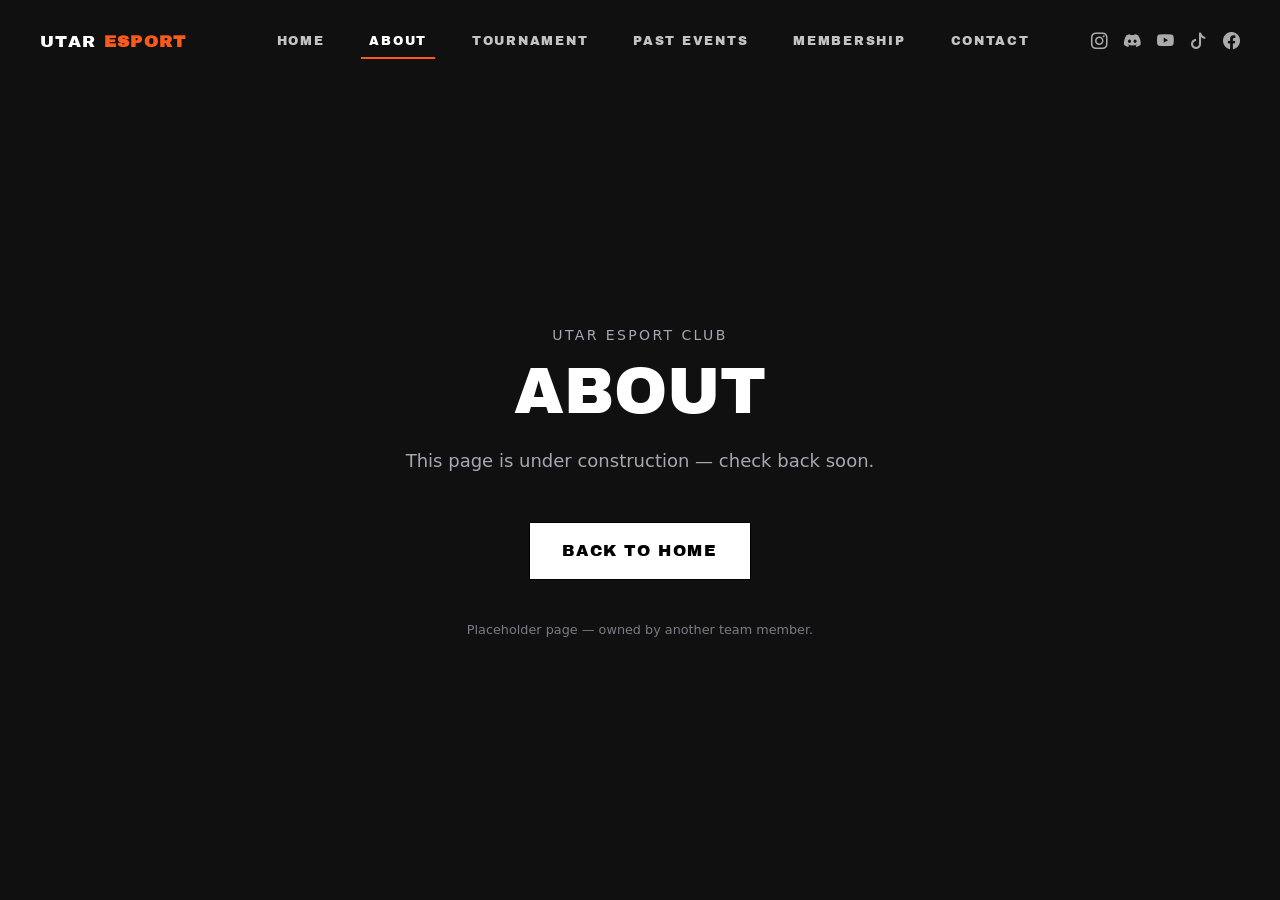
==== about.html @ a696c8fd "remove join now button for navbar" ====
<!doctype html>
<!-- PLACEHOLDER. Only here so the nav and the home page teasers have
     somewhere to land — replace the <main> below with the real page. -->
<html lang="en">

    <head>
        <meta charset="utf-8">
        <meta name="viewport" content="width=device-width, initial-scale=1">
        <title>About &mdash; UTAR Esport Club</title>
        <link href="https://cdn.jsdelivr.net/npm/bootstrap@5.3.8/dist/css/bootstrap.min.css" rel="stylesheet"
            integrity="sha384-sRIl4kxILFvY47J16cr9ZwB07vP4J8+LH7qKQnuqkuIAvNWLzeN8tE5YBujZqJLB" crossorigin="anonymous">
        <link href="https://cdn.jsdelivr.net/npm/bootstrap-icons@1.11.3/font/bootstrap-icons.min.css"
            rel="stylesheet">
        <link href="style.css" rel="stylesheet">
        <link rel="preconnect" href="https://fonts.googleapis.com">
        <link rel="preconnect" href="https://fonts.gstatic.com" crossorigin>
        <link
            href="https://fonts.googleapis.com/css2?family=Archivo+Black&family=Bitcount+Prop+Single:wght@100..900&family=Roboto:ital,wght@0,100..900;1,100..900&family=Rubik+Spray+Paint&display=swap"
            rel="stylesheet">
    </head>

    <body>
        <!-- Shared site nav. Copied verbatim into every page — only the
             .active link moves. script.js adds .is-solid once scrolled. -->
        <nav class="navbar navbar-expand-lg site-nav" data-bs-theme="dark">
            <div class="container-fluid site-nav-inner">
                <a class="navbar-brand" href="index.html">UTAR <span class="text-highlight">ESPORT</span></a>
                <button class="navbar-toggler" type="button" data-bs-toggle="collapse" data-bs-target="#mainNav"
                    aria-controls="mainNav" aria-expanded="false" aria-label="Toggle navigation">
                    <span class="navbar-toggler-icon"></span>
                </button>
                <div class="collapse navbar-collapse" id="mainNav">
                    <div class="navbar-nav site-nav-links mx-auto">
                        <a class="nav-item nav-link" href="index.html">HOME</a>
                        <a class="nav-item nav-link active" aria-current="page" href="about.html">ABOUT</a>
                        <a class="nav-item nav-link" href="tournament.html">TOURNAMENT</a>
                        <a class="nav-item nav-link" href="events.html">PAST EVENTS</a>
                        <a class="nav-item nav-link" href="membership.html">MEMBERSHIP</a>
                        <a class="nav-item nav-link" href="contact.html">CONTACT</a>
                    </div>
                    <div class="site-nav-actions">
                        <a class="site-nav-social" href="#" aria-label="Instagram"><i class="bi bi-instagram"></i></a>
                        <a class="site-nav-social" href="#" aria-label="Discord"><i class="bi bi-discord"></i></a>
                        <a class="site-nav-social" href="#" aria-label="YouTube"><i class="bi bi-youtube"></i></a>
                        <a class="site-nav-social" href="#" aria-label="TikTok"><i class="bi bi-tiktok"></i></a>
                        <a class="site-nav-social" href="#" aria-label="Facebook"><i class="bi bi-facebook"></i></a>
                    </div>
                </div>
            </div>
        </nav>

        <main class="pricing-page stub-page">
            <header class="pricing-header">
                <p class="pricing-eyebrow">UTAR ESPORT CLUB</p>
                <h1 class="archivo-black-regular">ABOUT</h1>
                <p class="pricing-subtitle">This page is under construction &mdash; check back soon.</p>
                <a class="btn" href="index.html">BACK TO HOME</a>
                <p class="stub-note">Placeholder page &mdash; owned by another team member.</p>
            </header>
        </main>

        <script src="https://code.jquery.com/jquery-3.7.1.min.js"
            integrity="sha256-/JqT3SQfawRcv/BIHPThkBvs0OEvtFFmqPF/lYI/Cxo=" crossorigin="anonymous"></script>
        <script src="https://cdn.jsdelivr.net/npm/@popperjs/core@2.11.8/dist/umd/popper.min.js"
            integrity="sha384-I7E8VVD/ismYTF4hNIPjVp/Zjvgyol6VFvRkX/vR+Vc4jQkC+hVqc2pM8ODewa9r"
            crossorigin="anonymous"></script>
        <script src="https://cdn.jsdelivr.net/npm/bootstrap@5.3.8/dist/js/bootstrap.min.js"
            integrity="sha384-G/EV+4j2dNv+tEPo3++6LCgdCROaejBqfUeNjuKAiuXbjrxilcCdDz6ZAVfHWe1Y"
            crossorigin="anonymous"></script>
        <script src="script.js"></script>
    </body>

</html>
---- style.css ----
body {
    background-color: #FFFFFF;
}

/* Scroll snapping: a scroll gesture settles on the start of the next
   section rather than stopping halfway between two of them. */
html {
    scroll-snap-type: y mandatory;
    scroll-behavior: smooth;
    overflow-y: scroll;
}

.hero,
.about,
.voucher,
.membership,
.news {
    scroll-snap-align: start;
}

/* script.js adds this while it animates a scroll. Snapping and an
   animated scrollTop both drive the same property, so leaving snap on
   means the browser drags the viewport back on every frame. Also drops
   scroll-behavior, or the native smooth scroll runs against jQuery's. */
html.is-scrolling {
    scroll-snap-type: none;
    scroll-behavior: auto;
}

/* Bootstrap locks scrolling by putting overflow:hidden on <body>, but
   the scroll container here is <html> (overflow-y above), so the page
   carries on scrolling behind an open dialog. script.js adds this. */
html.has-modal {
    overflow: hidden;
    scroll-snap-type: none;
}

/* Snapping and smooth scrolling both animate the viewport, which can
   trigger motion sickness. Respect the OS-level "reduce motion" setting. */
@media (prefers-reduced-motion: reduce) {
    html {
        scroll-snap-type: none;
        scroll-behavior: auto;
    }
}

/* ==========================================================
   Dot indicator  ·  built by script.js
   ========================================================== */

.dot-nav {
    position: fixed;
    top: 50%;
    right: 1.75rem;
    transform: translateY(-50%);
    z-index: 20;

    display: flex;
    flex-direction: column;
    gap: 1rem;
}

.dot {
    position: relative;
    width: 11px;
    height: 11px;
    padding: 0;

    background-color: transparent;
    border: 1.5px solid rgba(255, 255, 255, 0.45);
    border-radius: 50%;
    cursor: pointer;

    transition: background-color 0.25s ease, border-color 0.25s ease, transform 0.25s ease;
}

.dot:hover {
    border-color: #ffffff;
    transform: scale(1.25);
}

.dot.active {
    background-color: #FA5B1C;
    border-color: #FA5B1C;
    transform: scale(1.3);
}

/* The one white section — white dots are invisible on it, so the whole
   strip flips to dark ink. .active keeps the orange either way. */
.dot-nav.on-light .dot {
    border-color: rgba(0, 0, 0, 0.35);
}

.dot-nav.on-light .dot:hover {
    border-color: #000000;
}

.dot-nav.on-light .dot.active {
    background-color: #FA5B1C;
    border-color: #FA5B1C;
}

/* Name of the section, revealed on hover. */
.dot-label {
    position: absolute;
    top: 50%;
    right: calc(100% + 0.9rem);
    transform: translateY(-50%);

    background-color: #FA5B1C;
    color: #ffffff;
    font-family: "Archivo Black", sans-serif;
    font-size: 0.7rem;
    letter-spacing: 0.05rem;
    white-space: nowrap;
    padding: 0.35rem 0.7rem;
    border-radius: 999px;

    opacity: 0;
    pointer-events: none;
    transition: opacity 0.25s ease;
}

.dot:hover .dot-label,
.dot:focus-visible .dot-label {
    opacity: 1;
}

/* Crowds the content on phones, where the sections are short enough to
   thumb through anyway. */
@media (max-width: 767.98px) {
    .dot-nav {
        display: none;
    }
}

/* ==========================================================
   Site navigation
   Brand left, links centred, socials + CTA right. Rides
   transparently over the hero, then script.js adds .is-solid
   once the page scrolls so the links stay readable against
   whatever section is passing underneath.
   ========================================================== */

.site-nav {
    position: fixed;
    top: 0;
    left: 0;
    right: 0;
    z-index: 30;

    background-color: transparent;
    border-bottom: 1px solid transparent;
    padding: 1.5rem 0;

    transition: background-color 0.3s ease, padding 0.3s ease, border-color 0.3s ease;
}

.site-nav.is-solid {
    background-color: rgba(13, 13, 13, 0.92);
    /* Lets the section behind bleed through instead of reading as a
       flat slab sitting on top of the page. */
    backdrop-filter: blur(10px);
    -webkit-backdrop-filter: blur(10px);
    border-bottom-color: #222222;
    padding: 0.75rem 0;
}

.site-nav-inner {
    display: flex;
    align-items: center;
    gap: 2rem;
    padding: 0 2.5rem;
}

.site-nav .navbar-brand {
    font-family: "Archivo Black", sans-serif;
    font-size: 1.05rem;
    letter-spacing: 0.08em;
    color: #ffffff;
}

.site-nav-links .nav-link {
    position: relative;
    margin: 0 0.9rem;
    padding: 0.5rem 0;

    font-family: "Archivo Black", sans-serif;
    font-size: 0.78rem;
    letter-spacing: 0.14em;
    color: rgba(255, 255, 255, 0.75);
}

/* Underline wipes in from the left rather than fading, so the
   pointer reads as dragging it across the word. */
.site-nav-links .nav-link::after {
    content: "";
    position: absolute;
    left: 0;
    right: 0;
    bottom: 0;

    height: 2px;
    background-color: #FA5B1C;

    transform: scaleX(0);
    transform-origin: left;
    transition: transform 0.25s ease;
}

.site-nav-links .nav-link:hover,
.site-nav-links .nav-link:focus-visible,
.site-nav-links .nav-link.active {
    color: #ffffff;
}

.site-nav-links .nav-link:hover::after,
.site-nav-links .nav-link:focus-visible::after,
.site-nav-links .nav-link.active::after {
    transform: scaleX(1);
}

.site-nav-actions {
    display: flex;
    align-items: center;
    gap: 1rem;
    margin-left: auto;
}

.site-nav-social {
    font-size: 1.05rem;
    line-height: 1;
    color: rgba(255, 255, 255, 0.65);
    transition: color 0.2s ease;
}

.site-nav-social:hover,
.site-nav-social:focus-visible {
    color: #FA5B1C;
}

/* The collapsed menu needs its own backdrop, or it opens as
   unreadable text floating over the hero. */
@media (max-width: 991.98px) {
    .site-nav-inner {
        padding: 0 1.25rem;
    }

    /* Opaque, not 0.92 — the hero headline is set large enough to read
       straight through even a little transparency. */
    .navbar-collapse {
        background-color: #0d0d0d;
        border-top: 1px solid #222222;

        /* Cancels .site-nav-inner's padding so the panel reaches both
           edges of the bar instead of floating inset from them. */
        margin: 1rem -1.25rem 0;
        padding: 1.25rem;
    }

    /* The bar itself has to go solid too, or the strip of nav padding
       below the panel stays transparent and the hero shows through it. */
    .site-nav:has(.navbar-collapse.show),
    .site-nav:has(.navbar-collapse.collapsing) {
        background-color: #0d0d0d;
        border-bottom-color: #222222;
    }

    /* mx-auto and margin-left:auto both stop meaning anything once
       the bar stacks — everything just runs down the left edge. */
    .site-nav-links,
    .site-nav-actions {
        margin-left: 0;
    }

    .site-nav-links .nav-link {
        margin: 0;
    }

    /* The underline spans the full row width when stacked, which reads
       as a rule across the menu rather than a marker on the word. */
    .site-nav-links .nav-link::after {
        right: auto;
        width: 2.5rem;
    }

    .site-nav-actions {
        flex-wrap: wrap;
        margin-top: 1.25rem;
    }
}

.hero {
    background-color: #101010;

    background-size: cover;
    background-position: center;

    min-height: 100vh;
    display: flex;
    align-items: center;

    color: #ffffff;
}

.hero-container {
    background-color: #FA5B1C;
}

.hero-text {
    font-size: 3rem;
    font-family: "Archivo Black";
    font-weight: 400;
    color: #ffffff;

}

.lead {
    max-width: auto;
    background-color: #FA5B1C;
}

.hero-text2 {
    font-size: 1rem;
    font-family: "Roboto";
    font-weight: 350;
}

.btn {
    background-color: #ffffff;
    font-size: 1rem;
    border-radius: 0rem;
    color: #000000;
    border-color: #000000;
    font-family: "Archivo Black";
    padding-left: 2rem;
    padding-right: 2rem;
    padding-top: 1rem;
    padding-bottom: 1rem;
    letter-spacing: 0.1rem;


}

.btn:hover {
    background-color: #000000;
    border-color: #ffffff;
    color: #ffffff;
}


/* "Who we are" and "What we do" sit between the hero and the ticket
   teaser. Each fills the viewport, so a scroll-snap stop lands on one
   whole section at a time. min-height rather than height: if the copy
   ever outgrows the screen the section stretches instead of clipping. */
.about {
    min-height: 100vh;
    display: flex;
    align-items: center;

    color: #ffffff;
    padding: 5rem 1.5rem;
}

/* Dark, so it reads as a continuation of the hero above it. */
.about-who {
    background-color: #101010;
}

/* One step lighter, which is what separates the two sections now that
   they no longer share a heading. */
.about-what {
    background-color: #171717;
}

/* The cards sit on .about-what's background, so they need to step up
   again to stay distinct from it. */
.about-what .about-card {
    background-color: #101010;
    border-color: #2c2c2c;
}

.about-inner {
    width: 100%;
    max-width: 72rem;
    margin: 0 auto;
}

.about-eyebrow {
    color: #a9a6b3;
    font-size: 0.875rem;
    letter-spacing: 0.15rem;
    margin-bottom: 0.5rem;
}

.about-title {
    font-family: "Archivo Black", sans-serif;
    font-size: clamp(1.75rem, 5vw, 3rem);
    margin-bottom: 1.5rem;
}

.about-text {
    max-width: 45rem;
    font-size: clamp(1rem, 2.5vw, 1.125rem);
    line-height: 1.7;
    color: #a9a6b3;
    margin-bottom: 0;
}

.about-grid {
    margin-top: 3rem;

    display: grid;
    grid-template-columns: repeat(auto-fit, minmax(240px, 1fr));
    gap: 1.5rem;
}

.about-card {
    background-color: #171717;
    border: 1px solid #222222;
    border-radius: 1rem;
    padding: 2rem;
}

/* The orange edge only appears on hover, so all three cards read as
   equal weight until the user actually picks one out. */
.about-card:hover {
    border-color: #FA5B1C;
}

.about-card-title {
    font-family: "Archivo Black", sans-serif;
    font-size: 1.25rem;
    margin-bottom: 0.75rem;
}

.about-card-text {
    font-size: 0.95rem;
    line-height: 1.6;
    color: #a9a6b3;
    margin-bottom: 0;
}

@media (min-width: 768px) {
    .about {
        padding: 7rem 3rem;
    }

    .about-grid {
        margin-top: 4rem;
    }
}

/* ==========================================================
   Voucher  ·  last section of index.html
   The pitch on the left, the ticket on the right. The ticket
   is one image cut in two at its perforation so the stub can
   tear away under the pointer.
   ========================================================== */

.voucher {
    display: flex;
    align-items: center;

    background-color: #101010;
    /* Lights the ticket from behind rather than sitting it on flat
       black — the section reads as a spotlit prize. */
    background-image: radial-gradient(circle at 68% 50%, rgba(250, 91, 28, 0.22), transparent 60%);
    color: #ffffff;

    min-height: 20vh;
    padding: 4rem 1.5rem;
    overflow: hidden;
}

.voucher-inner {
    width: 100%;
    max-width: 72rem;
    margin: 0 auto;

    display: grid;
    grid-template-columns: 1fr;
    gap: 3rem;
    justify-items: center;
    text-align: center;
}

.voucher-copy .about-title {
    margin-bottom: 1.5rem;
}

.voucher-copy .about-text {
    margin-bottom: 2rem;
}

/* Scoped past the global .btn, which is declared further down the
   file and would otherwise win on equal specificity. */
.voucher .voucher-cta {
    display: inline-block;
    padding: 0.9rem 2.2rem;
    border-radius: 999px;

    font-size: 0.85rem;
    letter-spacing: 0.14em;

    background-color: #FA5B1C;
    border-color: #FA5B1C;
    color: #ffffff;
}

.voucher .voucher-cta:hover {
    background-color: #ffffff;
    border-color: #ffffff;
    color: #000000;
}

.voucher-claimed {
    margin-top: 1rem;
    margin-bottom: 0;

    font-size: 0.8rem;
    letter-spacing: 0.08em;
    color: #7c7a85;
}

/* ---- the ticket ------------------------------------------------
   Height comes from the viewport and the width follows the image's
   own ratio, so the ticket can never outgrow its section the way the
   raw 633x1263 <img> used to. */

.voucher-ticket {
    /* --tear is where the orange body meets the grey stub, measured
       off the PNG: row 987 of 1263. Both halves derive from it, so
       the seam stays put if the artwork is ever swapped. */
    --tear: 78.15%;

    position: relative;
    display: block;
    flex: none;

    aspect-ratio: 633 / 1263;
    height: min(64vh, 560px);

    rotate: -5deg;
    text-decoration: none;
    transition: rotate 0.3s ease, translate 0.3s ease, filter 0.3s ease;
}

.voucher-ticket-top,
.voucher-ticket-stub {
    position: absolute;
    left: 0;
    right: 0;

    /* Both halves paint the same file; the offset is what decides
       which slice of it shows through. */
    background-image: url("images/TICKET.png");
    background-size: 100% auto;
    background-repeat: no-repeat;
}

.voucher-ticket-top {
    top: 0;
    height: var(--tear);
    background-position: center top;
}

.voucher-ticket-stub {
    bottom: 0;
    height: calc(100% - var(--tear));
    background-position: center bottom;

    transition: transform 0.3s ease;
}

/* The dashed line that shows up in the gap once the stub pulls away.
   Hidden at rest so the ticket reads as one unbroken piece. */
.voucher-ticket-top::after {
    content: "";
    position: absolute;
    left: 6%;
    right: 6%;
    bottom: 0;

    border-bottom: 2px dashed #FA5B1C;
    opacity: 0;
    transition: opacity 0.3s ease;
}

.voucher-ticket:hover,
.voucher-ticket:focus-visible {
    rotate: -2deg;
    translate: 0 -6px;
    filter: drop-shadow(0 18px 28px rgba(0, 0, 0, 0.55));
}

.voucher-ticket:hover .voucher-ticket-stub,
.voucher-ticket:focus-visible .voucher-ticket-stub {
    transform: translateY(10px) rotate(1.5deg);
}

.voucher-ticket:hover .voucher-ticket-top::after,
.voucher-ticket:focus-visible .voucher-ticket-top::after {
    opacity: 1;
}

/* Rubber stamp, shown by script.js once the voucher has been claimed. */
.voucher-stamp {
    position: absolute;
    top: 34%;
    left: 50%;
    translate: -50% -50%;
    rotate: -12deg;

    padding: 0.5rem 1.5rem;
    border: 4px solid #FA5B1C;
    border-radius: 0.5rem;

    background-color: rgba(16, 16, 16, 0.82);
    color: #FA5B1C;
    font-family: "Archivo Black", sans-serif;
    font-size: clamp(1rem, 2.2vw, 1.6rem);
    letter-spacing: 0.18em;
    white-space: nowrap;
}

@media (prefers-reduced-motion: reduce) {

    .voucher-ticket,
    .voucher-ticket-stub,
    .voucher-ticket-top::after {
        transition: none;
    }

    .voucher-ticket:hover .voucher-ticket-stub,
    .voucher-ticket:focus-visible .voucher-ticket-stub {
        transform: none;
    }
}

/* Side by side once there is room for a column of copy next to a
   ticket that tall; stacked and centred below it. */
@media (min-width: 992px) {
    .voucher-inner {
        grid-template-columns: 1.1fr 0.9fr;
        gap: 4rem;
        align-items: center;
        justify-items: start;
        text-align: left;
    }

    .voucher-ticket {
        justify-self: center;
    }
}

@media (max-width: 991.98px) {

    /* Sized so the copy, the button and the whole ticket still land on
       one phone screen — at 52vh and 4rem padding the stub fell below
       the fold, and the claimed note pushed it further still. */
    .voucher {
        padding: 3rem 1.5rem;
    }

    .voucher-inner {
        gap: 2rem;
    }

    .voucher-ticket {
        height: min(46vh, 380px);
        rotate: -3deg;
    }
}

.plan {
    display: flex;
    flex-direction: column;

    padding: 1.5rem;
    background-color: #ffffff;
    border: 0.5px solid #000000;
}

@media (min-width: 768px) {

    /* Full-screen sections, so each scroll-snap stop lands on a
       section that fills the viewport rather than a partial one.
       Desktop only — forcing 100vh on phones just causes overflow,
       since the content is taller than a phone screen to begin with. */
    .voucher,
    .membership {
        min-height: 100vh;
    }

    .plan {
        flex: 1;
        padding: 3rem;
    }
}

.plan-normal {}

.plan-special {}

.archivo-black-regular {
    font-family: "Archivo Black", sans-serif;
    font-weight: 400;
    font-style: normal;
    font-size: clamp(2rem, 8vw, 4rem);
}

.news {
    background-color: #101010;
    color: #ffffff;
    padding: 4rem 1.5rem;
}

.view-all {
    display: inline-block;
    margin-top: 0.5rem;

    color: #FA5B1C;
    font-size: 0.875rem;
    font-weight: 700;
    letter-spacing: 0.05rem;
    text-decoration: none;
}

.news-grid {
    display: grid;
    grid-template-columns: repeat(auto-fit, minmax(240px, 1fr));
    gap: 4rem;

    margin-top: 3rem;
}

.news-card {
    display: flex;
    flex-direction: column;
}

.news-card img {
    width: 100%;
    aspect-ratio: 3 / 4;
    object-fit: cover;

    margin-bottom: 1.5rem;
}

.news-card-title {
    font-size: 1.125rem;
    font-weight: 700;
    line-height: 1.35;
    margin-bottom: 0.75rem;
}

.news-card-text {
    font-size: 0.875rem;
    line-height: 1.6;
    color: #a9a6b3;
    margin-bottom: 1.5rem;
}

.news-card-link {
    margin-top: auto;

    color: #ffffff;
    font-size: 0.875rem;
    font-weight: 700;
    text-decoration: none;
}

.news-card-link:hover,
.view-all:hover {
    color: #FA5B1C;
    text-decoration: underline;
}

@media (min-width: 768px) {
    .news {
        padding: 7rem 3rem;
    }
}

/* ==========================================================
   Explore  ·  teasers for the pages the rest of the team owns
   Built on the .news-* card grid above; only the differences
   between a news item and a page teaser live here.
   ========================================================== */

/* .news-grid's 4rem gap and auto-fit tracks are sized for three
   portrait stories. Four teasers need explicit counts instead: auto-fit
   lands on three columns around tablet width, which leaves one card
   orphaned on a second row. */
.explore-grid {
    gap: 1.5rem;
    grid-template-columns: 1fr;
}

@media (min-width: 576px) {
    .explore-grid {
        grid-template-columns: repeat(2, 1fr);
    }
}

@media (min-width: 1200px) {
    .explore-grid {
        grid-template-columns: repeat(4, 1fr);
    }

    /* Matches .about — a full-viewport scroll-snap stop with its content
       centred. Only once all four fit on one row: wrapped to two rows
       the cards are taller than the viewport, and forcing 100vh would
       just hide the bottom one behind the next snap stop. */
    .explore {
        min-height: 100vh;
        display: flex;
        align-items: center;
    }
}

.explore-card {
    /* The whole card is the link, so it has to carry the border and
       drop the anchor's default underline and blue. */
    text-decoration: none;
    color: inherit;

    background-color: #171717;
    border: 1px solid #222222;
    border-radius: 1rem;
    padding: 1rem;

    transition: border-color 0.25s ease, transform 0.25s ease;
}

.explore-card:hover,
.explore-card:focus-visible {
    color: inherit;
    border-color: #FA5B1C;
    transform: translateY(-4px);
}

.explore-card img {
    /* .news-card img is 3/4 portrait; four of those side by side run
       off the bottom of a 1080p viewport. */
    aspect-ratio: 4 / 3;
    border-radius: 0.5rem;
    margin-bottom: 1rem;
}

.explore-card .news-card-title {
    font-family: "Archivo Black", sans-serif;
    font-size: 1rem;
    letter-spacing: 0.04em;
}

.explore-card:hover .news-card-link {
    color: #FA5B1C;
}


hr {
    height: 1px;
    /* Sets the thickness */
    background-color: #333;
    /* Sets the line color */
    border: none;
}

.text-highlight {
    color: #FA5B1C;
    font-weight: bolder;


}

.membership-description {
    margin-top: 1em;
    font-size: clamp(1rem, 3.5vw, 1.5rem);
}


/* ==========================================================
   membership.html  ·  pricing page
   Everything below is scoped to .pricing-* so it cannot leak
   into the .plan teaser panels on index.html.
   ========================================================== */

.pricing-page {
    background-color: #101010;
    color: #ffffff;
    min-height: 100vh;
}

.pricing-header {
    text-align: center;
    /* The navbar is position:absolute, so it takes up no space in
       the flow. This top padding is what stops it overlapping. */
    padding: 8rem 1.5rem 3rem;
}

.pricing-eyebrow {
    color: #a9a6b3;
    font-size: 0.875rem;
    letter-spacing: 0.15rem;
    margin-bottom: 0.5rem;
}

.pricing-subtitle {
    color: #a9a6b3;
    font-size: clamp(1rem, 2.5vw, 1.125rem);
    max-width: 40rem;
    margin: 1rem auto 3rem;
}

.pricing-grid {
    display: grid;
    grid-template-columns: repeat(auto-fit, minmax(320px, 1fr));
    gap: 1.5rem;

    max-width: 72rem;
    margin: 0 auto;
    padding: 0 1.5rem 6rem;
}

.pricing-card {
    display: flex;
    flex-direction: column;
    background-color: #171717;
    border: 1px solid #222222;
    border-radius: 1rem;
    padding: 2rem;
}

.pricing-card-title {
    font-family: "Archivo Black", sans-serif;
    font-size: clamp(1.5rem, 4vw, 2rem);
    margin-bottom: 0.75rem;
}

.pricing-card-desc {
    color: #a9a6b3;
    font-size: 0.95rem;
    line-height: 1.6;
}

.pricing-price {
    font-family: "Archivo Black", sans-serif;
    font-size: clamp(2rem, 6vw, 3rem);
    margin-bottom: 1.5rem;
}

.pricing-period {
    /* Step back out of Archivo Black, which only ships one very heavy
       weight and would swamp the price it sits next to. */
    font-family: var(--bs-body-font-family);
    font-size: 1rem;
    font-weight: 400;
    color: #a9a6b3;
}

.pricing-cta {
    width: 100%;
    border-radius: 999px;
    margin-bottom: 2rem;
    text-align: center;
}

.pricing-included {
    font-weight: 700;
    margin-bottom: 1.25rem;
}

.pricing-features {
    list-style: none;
    padding-left: 0;
    margin-bottom: 2rem;
}

.pricing-features li {
    display: flex;
    gap: 0.75rem;
    align-items: start;

    font-size: 0.95rem;
    line-height: 1.6;
    margin-bottom: 1rem;
}

.pricing-card-right {
    border-color: #FA5B1C;
}

/* .text-highlight carries its own margin-right for the index.html
   markers; here the flex gap already handles the spacing. */
.pricing-features .text-highlight {
    margin-right: 0;
}

/* Pins the footnote to the bottom of the card so the two cards line
   up even when one has more features. Same trick as .news-card-link. */
.pricing-footnote {
    margin-top: auto;
    font-size: 0.8rem;
    line-height: 1.5;
    color: #7c7a85;
    margin-bottom: 0;
}


.container-spec-sheet {
    display: flex;
    /* Column, so the heading stacks above the table instead of sitting
       next to it. align-items centers them on the cross axis. */
    flex-direction: column;
    align-items: center;
    padding-bottom: 4rem;
}

.spec-sheet-title {
    font-family: "Archivo Black", sans-serif;
    font-size: clamp(1.5rem, 4vw, 2.5rem);
    text-align: center;
    margin-bottom: 0.75rem;
}

.spec-sheet-subtitle {
    color: #a9a6b3;
    text-align: center;
    max-width: 40rem;
    margin-bottom: 2.5rem;
}

table {
    width: 75%;
    table-layout: fixed;
    border-collapse: collapse;



}

th,
td {
    background-color: #171717;
    border: none;
    border-bottom: 0.5px solid #555555;
    text-align: center;
    padding: 0.5em;


}

th {
    color: #7f7f7f;
}

.left-data {
    text-align: left;
    padding-left: 30px;
    color: #ffffff;
    font-weight: 400;
}

.left-header {
    text-align: left;
    padding-left: 30px;

}

.join-button {
    border-style: solid;
    border-color: #ffffff;
    border-radius: 999px;
    min-width: 14rem;
    min-height: 4rem;
    margin-top: 1rem;
    font-family: "Archivo Black";
    font-size: 1.5rem;
    background-color: #ffffff;
}

.join-button:hover {
    border-color: #ffffff;
    background-color: #000000;
    color: #ffffff;
}

.welcome-section-button {
    border-color: #ffffff;
    border-radius: 999px;
    min-width: 13rem;
    min-height: 3.5rem;
    font-family: "Archivo Black";
    letter-spacing: 0.15rem;
    margin: 1.5rem;
}

.popular {
    position: absolute;
    top: -12px;
    right: 20px;
    background: var(--accent-orange);
    color: #fff;
    font-size: 0.7rem;
    font-weight: 800;
    text-transform: uppercase;
    padding: 0.25rem 0.75rem;
    border-radius: 20px;
}


/* ==========================================================
   Placeholder pages  ·  about / tournament / events / contact
   Shells for the rest of the team to overwrite. Everything
   is borrowed from .pricing-*; this only centres it.
   ========================================================== */

.stub-page {
    display: flex;
    align-items: center;
    justify-content: center;
}

.stub-note {
    color: #7c7a85;
    font-size: 0.8rem;
    margin-top: 2.5rem;
}


/* ==========================================================
   Registration modal  ·  index.html
   Two steps: club details, then payment. script.js keeps a
   draft of it in storage as it is typed.
   ========================================================== */

.reg-modal {
    background-color: #171717;
    border: 1px solid #222222;
    border-radius: 1rem;
    color: #ffffff;
}

.reg-modal .modal-header {
    border-bottom-color: #222222;
}

.reg-modal .modal-title {
    font-family: "Archivo Black", sans-serif;
    font-size: 1.1rem;
    letter-spacing: 0.08em;
}

/* Step pips. The current one is orange and bright; the other
   stays muted, so the pair reads as progress rather than tabs. */
.reg-steps {
    display: flex;
    gap: 1.5rem;

    list-style: none;
    padding-left: 0;
    margin-bottom: 1.75rem;
}

.reg-steps li {
    position: relative;
    padding-top: 0.75rem;
    flex: 1;

    font-size: 0.7rem;
    letter-spacing: 0.12em;
    color: #7c7a85;
}

.reg-steps li::before {
    content: "";
    position: absolute;
    top: 0;
    left: 0;
    right: 0;

    height: 3px;
    background-color: #2c2c2c;
    border-radius: 999px;
    transition: background-color 0.25s ease;
}

.reg-steps li.is-current {
    color: #ffffff;
}

.reg-steps li.is-current::before {
    background-color: #FA5B1C;
}

.reg-step {
    border: none;
    padding: 0;
    margin: 0;
    min-width: 0;
}

.reg-field {
    margin-bottom: 1rem;
}

.reg-field label {
    display: block;
    margin-bottom: 0.35rem;

    font-size: 0.75rem;
    letter-spacing: 0.1em;
    color: #a9a6b3;
}

.reg-field input,
.reg-field select {
    width: 100%;
    padding: 0.65rem 0.85rem;

    background-color: #101010;
    border: 1px solid #2c2c2c;
    border-radius: 0.5rem;
    color: #ffffff;
    font-size: 0.95rem;
}

.reg-field input:focus,
.reg-field select:focus {
    outline: none;
    border-color: #FA5B1C;
    box-shadow: 0 0 0 3px rgba(250, 91, 28, 0.2);
}

/* Two-up for the short fields — expiry next to CVV rather than
   each one stretched across the whole dialog. */
.reg-row {
    display: grid;
    grid-template-columns: repeat(auto-fit, minmax(130px, 1fr));
    gap: 1rem;
}

.reg-plans {
    display: grid;
    grid-template-columns: repeat(auto-fit, minmax(140px, 1fr));
    gap: 0.75rem;
    margin-bottom: 1rem;
}

.reg-plan {
    display: flex;
    gap: 0.6rem;
    align-items: center;

    padding: 0.75rem 0.9rem;
    background-color: #101010;
    border: 1px solid #2c2c2c;
    border-radius: 0.5rem;
    cursor: pointer;

    font-size: 0.9rem;
    transition: border-color 0.2s ease;
}

.reg-plan:hover {
    border-color: #555555;
}

/* :has lets the whole tile light up from the radio inside it,
   with no JS keeping a class in sync. */
.reg-plan:has(input:checked) {
    border-color: #FA5B1C;
}

.reg-plan input {
    accent-color: #FA5B1C;
}

.reg-plan-price {
    margin-left: auto;
    color: #a9a6b3;
    font-size: 0.8rem;
}

.reg-note {
    font-size: 0.8rem;
    line-height: 1.5;
    color: #7c7a85;
    margin-top: 1.25rem;
    margin-bottom: 0;
}

.reg-footer {
    display: flex;
    align-items: center;
    flex-wrap: wrap;
    gap: 0.75rem;
    margin-top: 1.75rem;
}

/* Same pill treatment as the nav CTA — the global .btn is a
   large square white block, which swamps a dialog this size. */
.reg-footer .btn {
    padding: 0.6rem 1.5rem;
    border-radius: 999px;
    font-size: 0.78rem;
    letter-spacing: 0.12em;
    /* The letter-spacing pushes "COMPLETE SIGN-UP" past the space it
       has, and a wrapped label leaves the two buttons different heights. */
    white-space: nowrap;
}

.reg-next,
.reg-submit {
    background-color: #FA5B1C;
    border-color: #FA5B1C;
    color: #ffffff;
}

.reg-next:hover,
.reg-submit:hover {
    background-color: #ffffff;
    border-color: #ffffff;
    color: #000000;
}

.reg-back {
    background-color: transparent;
    border-color: #555555;
    color: #ffffff;
}

/* Pushed to the right so the buttons stay grouped on the left.
   This is where "Draft saved" / "Draft restored" shows up. */
.reg-status {
    margin-left: auto;
    text-align: right;
    /* Below this it squeezes the buttons rather than wrapping itself. */
    min-width: 7rem;

    font-size: 0.75rem;
    line-height: 1.4;
    color: #7c7a85;

    opacity: 0;
    transition: opacity 0.3s ease;
}

.reg-status.is-visible {
    opacity: 1;
}

.reg-status strong {
    color: #FA5B1C;
    font-weight: 700;
}

.reg-done {
    text-align: center;
    padding: 1.5rem 0 0.5rem;
}

.reg-done-title {
    font-family: "Archivo Black", sans-serif;
    font-size: clamp(1.5rem, 5vw, 2rem);
    margin-bottom: 0.75rem;
}

.reg-done-text {
    color: #a9a6b3;
    font-size: 0.95rem;
    line-height: 1.6;
    margin-bottom: 0;
}
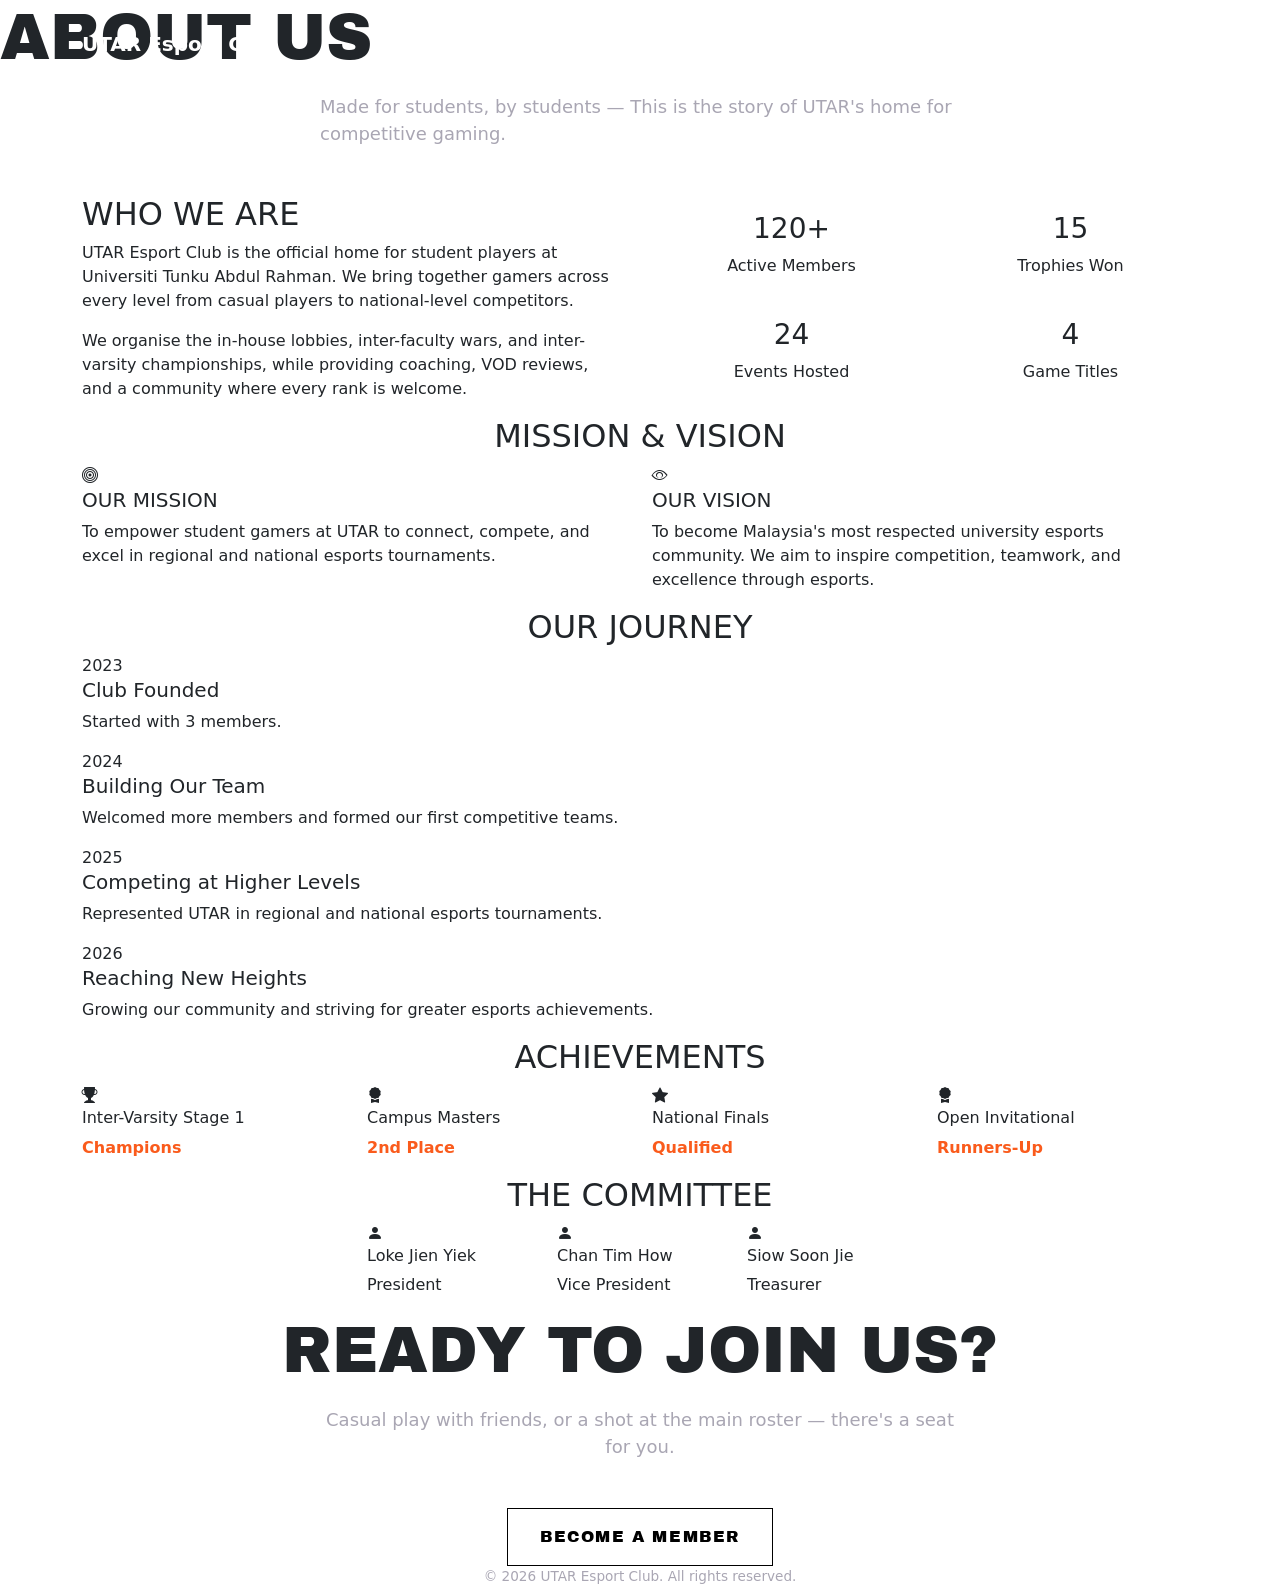
==== commit 0d9e50c1: "Add files via upload" ====
--- a/about.html
+++ b/about.html
@@ -1,73 +1,281 @@
-<!doctype html>
-<!-- PLACEHOLDER. Only here so the nav and the home page teasers have
-     somewhere to land — replace the <main> below with the real page. -->
-<html lang="en">
-
-    <head>
-        <meta charset="utf-8">
-        <meta name="viewport" content="width=device-width, initial-scale=1">
-        <title>About &mdash; UTAR Esport Club</title>
-        <link href="https://cdn.jsdelivr.net/npm/bootstrap@5.3.8/dist/css/bootstrap.min.css" rel="stylesheet"
-            integrity="sha384-sRIl4kxILFvY47J16cr9ZwB07vP4J8+LH7qKQnuqkuIAvNWLzeN8tE5YBujZqJLB" crossorigin="anonymous">
-        <link href="https://cdn.jsdelivr.net/npm/bootstrap-icons@1.11.3/font/bootstrap-icons.min.css"
-            rel="stylesheet">
-        <link href="style.css" rel="stylesheet">
-        <link rel="preconnect" href="https://fonts.googleapis.com">
-        <link rel="preconnect" href="https://fonts.gstatic.com" crossorigin>
-        <link
-            href="https://fonts.googleapis.com/css2?family=Archivo+Black&family=Bitcount+Prop+Single:wght@100..900&family=Roboto:ital,wght@0,100..900;1,100..900&family=Rubik+Spray+Paint&display=swap"
-            rel="stylesheet">
-    </head>
-
-    <body>
-        <!-- Shared site nav. Copied verbatim into every page — only the
-             .active link moves. script.js adds .is-solid once scrolled. -->
-        <nav class="navbar navbar-expand-lg site-nav" data-bs-theme="dark">
-            <div class="container-fluid site-nav-inner">
-                <a class="navbar-brand" href="index.html">UTAR <span class="text-highlight">ESPORT</span></a>
-                <button class="navbar-toggler" type="button" data-bs-toggle="collapse" data-bs-target="#mainNav"
-                    aria-controls="mainNav" aria-expanded="false" aria-label="Toggle navigation">
-                    <span class="navbar-toggler-icon"></span>
-                </button>
-                <div class="collapse navbar-collapse" id="mainNav">
-                    <div class="navbar-nav site-nav-links mx-auto">
-                        <a class="nav-item nav-link" href="index.html">HOME</a>
-                        <a class="nav-item nav-link active" aria-current="page" href="about.html">ABOUT</a>
-                        <a class="nav-item nav-link" href="tournament.html">TOURNAMENT</a>
-                        <a class="nav-item nav-link" href="events.html">PAST EVENTS</a>
-                        <a class="nav-item nav-link" href="membership.html">MEMBERSHIP</a>
-                        <a class="nav-item nav-link" href="contact.html">CONTACT</a>
-                    </div>
-                    <div class="site-nav-actions">
-                        <a class="site-nav-social" href="#" aria-label="Instagram"><i class="bi bi-instagram"></i></a>
-                        <a class="site-nav-social" href="#" aria-label="Discord"><i class="bi bi-discord"></i></a>
-                        <a class="site-nav-social" href="#" aria-label="YouTube"><i class="bi bi-youtube"></i></a>
-                        <a class="site-nav-social" href="#" aria-label="TikTok"><i class="bi bi-tiktok"></i></a>
-                        <a class="site-nav-social" href="#" aria-label="Facebook"><i class="bi bi-facebook"></i></a>
-                    </div>
-                </div>
-            </div>
-        </nav>
-
-        <main class="pricing-page stub-page">
-            <header class="pricing-header">
-                <p class="pricing-eyebrow">UTAR ESPORT CLUB</p>
-                <h1 class="archivo-black-regular">ABOUT</h1>
-                <p class="pricing-subtitle">This page is under construction &mdash; check back soon.</p>
-                <a class="btn" href="index.html">BACK TO HOME</a>
-                <p class="stub-note">Placeholder page &mdash; owned by another team member.</p>
-            </header>
-        </main>
-
-        <script src="https://code.jquery.com/jquery-3.7.1.min.js"
-            integrity="sha256-/JqT3SQfawRcv/BIHPThkBvs0OEvtFFmqPF/lYI/Cxo=" crossorigin="anonymous"></script>
-        <script src="https://cdn.jsdelivr.net/npm/@popperjs/core@2.11.8/dist/umd/popper.min.js"
-            integrity="sha384-I7E8VVD/ismYTF4hNIPjVp/Zjvgyol6VFvRkX/vR+Vc4jQkC+hVqc2pM8ODewa9r"
-            crossorigin="anonymous"></script>
-        <script src="https://cdn.jsdelivr.net/npm/bootstrap@5.3.8/dist/js/bootstrap.min.js"
-            integrity="sha384-G/EV+4j2dNv+tEPo3++6LCgdCROaejBqfUeNjuKAiuXbjrxilcCdDz6ZAVfHWe1Y"
-            crossorigin="anonymous"></script>
-        <script src="script.js"></script>
-    </body>
-
-</html>
+<!DOCTYPE html>
+<html lang="en">
+<head>
+    <meta charset="UTF-8">
+    <meta name="viewport" content="width=device-width, initial-scale=1.0">
+    <title>About — UTAR Esport Club</title>
+
+    <!-- Bootstrap CSS -->
+    <link href="https://cdn.jsdelivr.net/npm/bootstrap@5.3.0/dist/css/bootstrap.min.css" rel="stylesheet">
+    <!-- Bootstrap Icons -->
+    <link href="https://cdn.jsdelivr.net/npm/bootstrap-icons@1.10.0/font/bootstrap-icons.css" rel="stylesheet">
+    <!-- Google Fonts -->
+    <link href="https://fonts.googleapis.com/css2?family=Archivo+Black&family=Roboto:wght@300;400;700&display=swap" rel="stylesheet">
+    <!-- CSS file -->
+    <link rel="stylesheet" href="style.css">
+</head>
+<body>
+
+    <!-- Navigation Bar -->
+    <nav class="navbar navbar-expand-lg">
+        <div class="container">
+            <a class="navbar-brand text-white fw-bold" href="index.html">UTAR Esport Club</a>
+            <button class="navbar-toggler" type="button" data-bs-toggle="collapse" data-bs-target="#navMenu">
+                <span class="navbar-toggler-icon"></span>
+            </button>
+            <div class="collapse navbar-collapse" id="navMenu">
+                <ul class="navbar-nav ms-auto">
+                    <li class="nav-item"><a class="nav-link text-white" href="index.html">Home</a></li>
+                    <li class="nav-item"><a class="nav-link text-white" href="membership.html">Membership</a></li>
+                    <li class="nav-item"><a class="nav-link text-white" href="tournament.html">Tournament</a></li>
+                    <li class="nav-item"><a class="nav-link text-white" href="pastEvent.html">Past Event</a></li>
+                    <li class="nav-item"><a class="nav-link text-white" href="contact.html">Contact</a></li>
+                    <li class="nav-item"><a class="nav-link text-white active" href="about.html">About Us</a></li>
+                </ul>
+            </div>
+        </div>
+    </nav>
+
+    <!-- About page container -->
+    <div class="about-page">
+
+        <!-- Title -->
+        <header class="about-header">
+            <h1 class="archivo-black-regular">ABOUT US</h1>
+            <p class="pricing-subtitle">
+                Made for students, by students — This is the story of
+                UTAR's home for competitive gaming.
+            </p>
+        </header>
+
+        <!-- About page content -->
+        <section class="about-section">
+            <div class="container">
+                <div class="row align-items-center g-5">
+                    <div class="col-lg-6">
+                        <h2 class="about-section-title">WHO WE ARE</h2>
+                        <p class="about-text">
+                            UTAR Esport Club is the official home for
+                            student players at Universiti Tunku Abdul Rahman. We bring
+                            together gamers across every level from casual players
+                            to national-level competitors.
+                        </p>
+                        <p class="about-text">
+                            We organise the in-house lobbies, inter-faculty wars, and
+                            inter-varsity championships, while providing coaching,
+                            VOD reviews, and a community where every rank is welcome.
+                        </p>
+                    </div>
+                    <!-- Statistics -->
+                    <div class="col-lg-6">
+                        <div class="row g-4 text-center">
+                            <div class="col-6">
+                                <div class="about-stat-card">
+                                    <h3 class="about-stat-number" data-count="120" data-suffix="+">0</h3>
+                                    <p class="about-stat-label">Active Members</p>
+                                </div>
+                            </div>
+                            <div class="col-6">
+                                <div class="about-stat-card">
+                                    <h3 class="about-stat-number" data-count="15">0</h3>
+                                    <p class="about-stat-label">Trophies Won</p>
+                                </div>
+                            </div>
+                            <div class="col-6">
+                                <div class="about-stat-card">
+                                    <h3 class="about-stat-number" data-count="24">0</h3>
+                                    <p class="about-stat-label">Events Hosted</p>
+                                </div>
+                            </div>
+                            <div class="col-6">
+                                <div class="about-stat-card">
+                                    <h3 class="about-stat-number" data-count="4">0</h3>
+                                    <p class="about-stat-label">Game Titles</p>
+                                </div>
+                            </div>
+                        </div>
+                    </div>
+                </div>
+            </div>
+        </section>
+
+        <!-- Mission & Vision container-->
+        <section class="about-section">
+            <div class="container">
+                <h2 class="about-section-title text-center">MISSION &amp; VISION</h2>
+                <div class="row g-4">
+                    <div class="col-md-6">
+                        <div class="about-mv-card">
+                            <i class="bi bi-bullseye about-mv-icon"></i>
+                            <h5 class="about-mv-title">OUR MISSION</h5>
+                            <p class="about-text">
+                                To empower student gamers at UTAR to connect, compete,
+                                and excel in regional and national esports tournaments.
+                            </p>
+                        </div>
+                    </div>
+                    <div class="col-md-6">
+                        <div class="about-mv-card">
+                            <i class="bi bi-eye about-mv-icon"></i>
+                            <h5 class="about-mv-title">OUR VISION</h5>
+                            <p class="about-text">
+                                To become Malaysia's most respected university esports community.
+                                We aim to inspire competition, teamwork, and excellence through esports.
+                            </p>
+                        </div>
+                    </div>
+                </div>
+            </div>
+        </section>
+
+        <!-- Journey container -->
+        <section class="about-section">
+            <div class="container">
+                <h2 class="about-section-title text-center">OUR JOURNEY</h2>
+                <div class="about-timeline">
+                    <div class="about-timeline-item">
+                        <div class="about-timeline-dot"></div>
+                        <span class="about-timeline-year">2023</span>
+                        <h5 class="about-timeline-title">Club Founded</h5>
+                        <p class="about-text">Started with 3 members.</p>
+                    </div>
+                    <div class="about-timeline-item">
+                        <div class="about-timeline-dot"></div>
+                        <span class="about-timeline-year">2024</span>
+                        <h5 class="about-timeline-title">Building Our Team</h5>
+                        <p class="about-text">Welcomed more members and formed our first competitive teams.</p>
+                    </div>
+                    <div class="about-timeline-item">
+                        <div class="about-timeline-dot"></div>
+                        <span class="about-timeline-year">2025</span>
+                        <h5 class="about-timeline-title">Competing at Higher Levels</h5>
+                        <p class="about-text">Represented UTAR in regional and national esports tournaments.</p>
+                    </div>
+                    <div class="about-timeline-item">
+                        <div class="about-timeline-dot"></div>
+                        <span class="about-timeline-year">2026</span>
+                        <h5 class="about-timeline-title">Reaching New Heights</h5>
+                        <p class="about-text">Growing our community and striving for greater esports achievements.</p>
+                    </div>
+                </div>
+            </div>
+        </section>
+
+        <!-- Achievements container -->
+        <section class="about-section">
+            <div class="container">
+                <h2 class="about-section-title text-center">ACHIEVEMENTS</h2>
+                <div class="row g-4">
+                    <div class="col-md-6 col-lg-3">
+                        <div class="about-achievement-card">
+                            <i class="bi bi-trophy-fill about-achievement-icon"></i>
+                            <h6>Inter-Varsity Stage 1</h6>
+                            <p class="about-achievement-result text-highlight">Champions</p>
+                        </div>
+                    </div>
+                    <div class="col-md-6 col-lg-3">
+                        <div class="about-achievement-card">
+                            <i class="bi bi-award-fill about-achievement-icon"></i>
+                            <h6>Campus Masters</h6>
+                            <p class="about-achievement-result text-highlight">2nd Place</p>
+                        </div>
+                    </div>
+                    <div class="col-md-6 col-lg-3">
+                        <div class="about-achievement-card">
+                            <i class="bi bi-star-fill about-achievement-icon"></i>
+                            <h6>National Finals</h6>
+                            <p class="about-achievement-result text-highlight">Qualified</p>
+                        </div>
+                    </div>
+                    <div class="col-md-6 col-lg-3">
+                        <div class="about-achievement-card">
+                            <i class="bi bi-award-fill about-achievement-icon"></i>
+                            <h6>Open Invitational</h6>
+                            <p class="about-achievement-result text-highlight">Runners-Up</p>
+                        </div>
+                    </div>
+                </div>
+            </div>
+        </section>
+
+        <!-- Committee container -->
+        <section class="about-section">
+            <div class="container">
+                <h2 class="about-section-title text-center">THE COMMITTEE</h2>
+                <div class="row g-4 justify-content-center">
+                    <div class="col-lg-2 col-md-4 col-sm-6">
+                        <div class="about-committee-card">
+                            <div class="about-committee-avatar"><i class="bi bi-person-fill"></i></div>
+                            <h6 class="about-committee-name">Loke Jien Yiek</h6>
+                            <p class="about-committee-role">President</p>
+                        </div>
+                    </div>
+                    <div class="col-lg-2 col-md-4 col-sm-6">
+                        <div class="about-committee-card">
+                            <div class="about-committee-avatar"><i class="bi bi-person-fill"></i></div>
+                            <h6 class="about-committee-name">Chan Tim How</h6>
+                            <p class="about-committee-role">Vice President</p>
+                        </div>
+                    </div>
+                    <div class="col-lg-2 col-md-4 col-sm-6">
+                        <div class="about-committee-card">
+                            <div class="about-committee-avatar"><i class="bi bi-person-fill"></i></div>
+                            <h6 class="about-committee-name">Siow Soon Jie</h6>
+                            <p class="about-committee-role">Treasurer</p>
+                        </div>
+                    </div>
+                </div>
+            </div>
+        </section>
+
+        <!-- Call To Action container -->
+        <section class="about-cta">
+            <div class="container text-center">
+                <h2 class="archivo-black-regular">READY TO JOIN US?</h2>
+                <p class="pricing-subtitle">
+                    Casual play with friends, or a shot at the main roster —
+                    there's a seat for you.
+                </p>
+                <a href="membership.html" class="btn about-cta-btn">BECOME A MEMBER</a>
+            </div>
+        </section>
+
+    </div>
+
+    <!-- Footer -->
+    <footer class="about-footer">
+        <div class="container text-center">
+            <p style="color: #a9a6b3; font-size: 0.85rem; margin: 0;">
+                &copy; 2026 UTAR Esport Club. All rights reserved.
+            </p>
+        </div>
+    </footer>
+
+    <!-- Bootstrap JS -->
+    <script src="https://cdn.jsdelivr.net/npm/bootstrap@5.3.0/dist/js/bootstrap.bundle.min.js"></script>
+    <!-- jQuery -->
+    <script src="https://code.jquery.com/jquery-3.7.0.min.js"></script>
+    <!-- Javascript -->
+    <script>
+        //numerical statistics's scrolling animation
+        $(document).ready(function() {
+            $('.about-stat-number').each(function() {
+                var $this = $(this);
+                var target = $this.data('count');
+                var suffix = $this.data('suffix') || '';
+
+                $({ val: 0 }).animate({ val: target }, {
+                    duration: 1500,
+                    step: function() {
+                        $this.text(Math.floor(this.val) + suffix);
+                    },
+                    complete: function() {
+                        $this.text(target + suffix);
+                    }
+                });
+            });
+        });
+    </script>
+
+</body>
+</html>
--- a/style.css
+++ b/style.css
@@ -5,34 +5,15 @@
 /* Scroll snapping: a scroll gesture settles on the start of the next
    section rather than stopping halfway between two of them. */
 html {
-    scroll-snap-type: y mandatory;
+    scroll-snap-type: y proximity;
     scroll-behavior: smooth;
-    overflow-y: scroll;
 }
 
 .hero,
-.about,
-.voucher,
+.second-container,
 .membership,
 .news {
     scroll-snap-align: start;
-}
-
-/* script.js adds this while it animates a scroll. Snapping and an
-   animated scrollTop both drive the same property, so leaving snap on
-   means the browser drags the viewport back on every frame. Also drops
-   scroll-behavior, or the native smooth scroll runs against jQuery's. */
-html.is-scrolling {
-    scroll-snap-type: none;
-    scroll-behavior: auto;
-}
-
-/* Bootstrap locks scrolling by putting overflow:hidden on <body>, but
-   the scroll container here is <html> (overflow-y above), so the page
-   carries on scrolling behind an open dialog. script.js adds this. */
-html.has-modal {
-    overflow: hidden;
-    scroll-snap-type: none;
 }
 
 /* Snapping and smooth scrolling both animate the viewport, which can
@@ -44,250 +25,29 @@
     }
 }
 
-/* ==========================================================
-   Dot indicator  ·  built by script.js
-   ========================================================== */
-
-.dot-nav {
-    position: fixed;
-    top: 50%;
-    right: 1.75rem;
-    transform: translateY(-50%);
-    z-index: 20;
-
-    display: flex;
-    flex-direction: column;
-    gap: 1rem;
-}
-
-.dot {
-    position: relative;
-    width: 11px;
-    height: 11px;
-    padding: 0;
-
-    background-color: transparent;
-    border: 1.5px solid rgba(255, 255, 255, 0.45);
-    border-radius: 50%;
-    cursor: pointer;
-
-    transition: background-color 0.25s ease, border-color 0.25s ease, transform 0.25s ease;
-}
-
-.dot:hover {
-    border-color: #ffffff;
-    transform: scale(1.25);
-}
-
-.dot.active {
-    background-color: #FA5B1C;
-    border-color: #FA5B1C;
-    transform: scale(1.3);
-}
-
-/* The one white section — white dots are invisible on it, so the whole
-   strip flips to dark ink. .active keeps the orange either way. */
-.dot-nav.on-light .dot {
-    border-color: rgba(0, 0, 0, 0.35);
-}
-
-.dot-nav.on-light .dot:hover {
-    border-color: #000000;
-}
-
-.dot-nav.on-light .dot.active {
-    background-color: #FA5B1C;
-    border-color: #FA5B1C;
-}
-
-/* Name of the section, revealed on hover. */
-.dot-label {
+.navbar {
     position: absolute;
-    top: 50%;
-    right: calc(100% + 0.9rem);
-    transform: translateY(-50%);
-
-    background-color: #FA5B1C;
-    color: #ffffff;
-    font-family: "Archivo Black", sans-serif;
-    font-size: 0.7rem;
-    letter-spacing: 0.05rem;
-    white-space: nowrap;
-    padding: 0.35rem 0.7rem;
-    border-radius: 999px;
-
-    opacity: 0;
-    pointer-events: none;
-    transition: opacity 0.25s ease;
-}
-
-.dot:hover .dot-label,
-.dot:focus-visible .dot-label {
-    opacity: 1;
-}
-
-/* Crowds the content on phones, where the sections are short enough to
-   thumb through anyway. */
-@media (max-width: 767.98px) {
-    .dot-nav {
-        display: none;
-    }
-}
-
-/* ==========================================================
-   Site navigation
-   Brand left, links centred, socials + CTA right. Rides
-   transparently over the hero, then script.js adds .is-solid
-   once the page scrolls so the links stay readable against
-   whatever section is passing underneath.
-   ========================================================== */
-
-.site-nav {
-    position: fixed;
     top: 0;
     left: 0;
     right: 0;
-    z-index: 30;
+    z-index: 10;
 
     background-color: transparent;
-    border-bottom: 1px solid transparent;
-    padding: 1.5rem 0;
-
-    transition: background-color 0.3s ease, padding 0.3s ease, border-color 0.3s ease;
-}
-
-.site-nav.is-solid {
-    background-color: rgba(13, 13, 13, 0.92);
-    /* Lets the section behind bleed through instead of reading as a
-       flat slab sitting on top of the page. */
-    backdrop-filter: blur(10px);
-    -webkit-backdrop-filter: blur(10px);
-    border-bottom-color: #222222;
-    padding: 0.75rem 0;
-}
-
-.site-nav-inner {
-    display: flex;
-    align-items: center;
-    gap: 2rem;
-    padding: 0 2.5rem;
-}
-
-.site-nav .navbar-brand {
-    font-family: "Archivo Black", sans-serif;
-    font-size: 1.05rem;
-    letter-spacing: 0.08em;
-    color: #ffffff;
-}
-
-.site-nav-links .nav-link {
-    position: relative;
-    margin: 0 0.9rem;
-    padding: 0.5rem 0;
-
-    font-family: "Archivo Black", sans-serif;
-    font-size: 0.78rem;
-    letter-spacing: 0.14em;
-    color: rgba(255, 255, 255, 0.75);
-}
-
-/* Underline wipes in from the left rather than fading, so the
-   pointer reads as dragging it across the word. */
-.site-nav-links .nav-link::after {
-    content: "";
-    position: absolute;
-    left: 0;
-    right: 0;
-    bottom: 0;
-
-    height: 2px;
-    background-color: #FA5B1C;
-
-    transform: scaleX(0);
-    transform-origin: left;
-    transition: transform 0.25s ease;
-}
-
-.site-nav-links .nav-link:hover,
-.site-nav-links .nav-link:focus-visible,
-.site-nav-links .nav-link.active {
-    color: #ffffff;
-}
-
-.site-nav-links .nav-link:hover::after,
-.site-nav-links .nav-link:focus-visible::after,
-.site-nav-links .nav-link.active::after {
-    transform: scaleX(1);
-}
-
-.site-nav-actions {
-    display: flex;
-    align-items: center;
-    gap: 1rem;
-    margin-left: auto;
-}
-
-.site-nav-social {
-    font-size: 1.05rem;
-    line-height: 1;
-    color: rgba(255, 255, 255, 0.65);
-    transition: color 0.2s ease;
-}
-
-.site-nav-social:hover,
-.site-nav-social:focus-visible {
-    color: #FA5B1C;
+    padding-top: 1.5rem;
 }
 
 /* The collapsed menu needs its own backdrop, or it opens as
-   unreadable text floating over the hero. */
+   unreadable text floating over the hero image. */
 @media (max-width: 991.98px) {
-    .site-nav-inner {
-        padding: 0 1.25rem;
+    .navbar-collapse {
+        background-color: rgba(0, 0, 0, 0.85);
+        padding: 1rem;
     }
-
-    /* Opaque, not 0.92 — the hero headline is set large enough to read
-       straight through even a little transparency. */
-    .navbar-collapse {
-        background-color: #0d0d0d;
-        border-top: 1px solid #222222;
-
-        /* Cancels .site-nav-inner's padding so the panel reaches both
-           edges of the bar instead of floating inset from them. */
-        margin: 1rem -1.25rem 0;
-        padding: 1.25rem;
-    }
-
-    /* The bar itself has to go solid too, or the strip of nav padding
-       below the panel stays transparent and the hero shows through it. */
-    .site-nav:has(.navbar-collapse.show),
-    .site-nav:has(.navbar-collapse.collapsing) {
-        background-color: #0d0d0d;
-        border-bottom-color: #222222;
-    }
-
-    /* mx-auto and margin-left:auto both stop meaning anything once
-       the bar stacks — everything just runs down the left edge. */
-    .site-nav-links,
-    .site-nav-actions {
-        margin-left: 0;
-    }
-
-    .site-nav-links .nav-link {
-        margin: 0;
-    }
-
-    /* The underline spans the full row width when stacked, which reads
-       as a rule across the menu rather than a marker on the word. */
-    .site-nav-links .nav-link::after {
-        right: auto;
-        width: 2.5rem;
-    }
-
-    .site-nav-actions {
-        flex-wrap: wrap;
-        margin-top: 1.25rem;
-    }
+}
+
+.nav-item {
+    margin-left: 10px;
+    margin-right: 10px;
 }
 
 .hero {
@@ -312,7 +72,6 @@
     font-family: "Archivo Black";
     font-weight: 400;
     color: #ffffff;
-
 }
 
 .lead {
@@ -338,8 +97,6 @@
     padding-top: 1rem;
     padding-bottom: 1rem;
     letter-spacing: 0.1rem;
-
-
 }
 
 .btn:hover {
@@ -348,329 +105,13 @@
     color: #ffffff;
 }
 
-
-/* "Who we are" and "What we do" sit between the hero and the ticket
-   teaser. Each fills the viewport, so a scroll-snap stop lands on one
-   whole section at a time. min-height rather than height: if the copy
-   ever outgrows the screen the section stretches instead of clipping. */
-.about {
-    min-height: 100vh;
-    display: flex;
-    align-items: center;
-
-    color: #ffffff;
-    padding: 5rem 1.5rem;
-}
-
-/* Dark, so it reads as a continuation of the hero above it. */
-.about-who {
-    background-color: #101010;
-}
-
-/* One step lighter, which is what separates the two sections now that
-   they no longer share a heading. */
-.about-what {
-    background-color: #171717;
-}
-
-/* The cards sit on .about-what's background, so they need to step up
-   again to stay distinct from it. */
-.about-what .about-card {
-    background-color: #101010;
-    border-color: #2c2c2c;
-}
-
-.about-inner {
-    width: 100%;
-    max-width: 72rem;
-    margin: 0 auto;
-}
-
-.about-eyebrow {
-    color: #a9a6b3;
-    font-size: 0.875rem;
-    letter-spacing: 0.15rem;
-    margin-bottom: 0.5rem;
-}
-
-.about-title {
-    font-family: "Archivo Black", sans-serif;
-    font-size: clamp(1.75rem, 5vw, 3rem);
-    margin-bottom: 1.5rem;
-}
-
-.about-text {
-    max-width: 45rem;
-    font-size: clamp(1rem, 2.5vw, 1.125rem);
-    line-height: 1.7;
-    color: #a9a6b3;
-    margin-bottom: 0;
-}
-
-.about-grid {
-    margin-top: 3rem;
-
-    display: grid;
-    grid-template-columns: repeat(auto-fit, minmax(240px, 1fr));
-    gap: 1.5rem;
-}
-
-.about-card {
-    background-color: #171717;
-    border: 1px solid #222222;
-    border-radius: 1rem;
-    padding: 2rem;
-}
-
-/* The orange edge only appears on hover, so all three cards read as
-   equal weight until the user actually picks one out. */
-.about-card:hover {
-    border-color: #FA5B1C;
-}
-
-.about-card-title {
-    font-family: "Archivo Black", sans-serif;
-    font-size: 1.25rem;
-    margin-bottom: 0.75rem;
-}
-
-.about-card-text {
-    font-size: 0.95rem;
-    line-height: 1.6;
-    color: #a9a6b3;
-    margin-bottom: 0;
-}
-
-@media (min-width: 768px) {
-    .about {
-        padding: 7rem 3rem;
-    }
-
-    .about-grid {
-        margin-top: 4rem;
-    }
-}
-
-/* ==========================================================
-   Voucher  ·  last section of index.html
-   The pitch on the left, the ticket on the right. The ticket
-   is one image cut in two at its perforation so the stub can
-   tear away under the pointer.
-   ========================================================== */
-
-.voucher {
-    display: flex;
-    align-items: center;
-
-    background-color: #101010;
-    /* Lights the ticket from behind rather than sitting it on flat
-       black — the section reads as a spotlit prize. */
-    background-image: radial-gradient(circle at 68% 50%, rgba(250, 91, 28, 0.22), transparent 60%);
-    color: #ffffff;
-
+.second-container {
+    display: flex;
+    flex-direction: column;
+    align-items: center;
+    background-color: #ffffff;
     min-height: 20vh;
-    padding: 4rem 1.5rem;
-    overflow: hidden;
-}
-
-.voucher-inner {
-    width: 100%;
-    max-width: 72rem;
-    margin: 0 auto;
-
-    display: grid;
-    grid-template-columns: 1fr;
-    gap: 3rem;
-    justify-items: center;
-    text-align: center;
-}
-
-.voucher-copy .about-title {
-    margin-bottom: 1.5rem;
-}
-
-.voucher-copy .about-text {
-    margin-bottom: 2rem;
-}
-
-/* Scoped past the global .btn, which is declared further down the
-   file and would otherwise win on equal specificity. */
-.voucher .voucher-cta {
-    display: inline-block;
-    padding: 0.9rem 2.2rem;
-    border-radius: 999px;
-
-    font-size: 0.85rem;
-    letter-spacing: 0.14em;
-
-    background-color: #FA5B1C;
-    border-color: #FA5B1C;
-    color: #ffffff;
-}
-
-.voucher .voucher-cta:hover {
-    background-color: #ffffff;
-    border-color: #ffffff;
-    color: #000000;
-}
-
-.voucher-claimed {
-    margin-top: 1rem;
-    margin-bottom: 0;
-
-    font-size: 0.8rem;
-    letter-spacing: 0.08em;
-    color: #7c7a85;
-}
-
-/* ---- the ticket ------------------------------------------------
-   Height comes from the viewport and the width follows the image's
-   own ratio, so the ticket can never outgrow its section the way the
-   raw 633x1263 <img> used to. */
-
-.voucher-ticket {
-    /* --tear is where the orange body meets the grey stub, measured
-       off the PNG: row 987 of 1263. Both halves derive from it, so
-       the seam stays put if the artwork is ever swapped. */
-    --tear: 78.15%;
-
-    position: relative;
-    display: block;
-    flex: none;
-
-    aspect-ratio: 633 / 1263;
-    height: min(64vh, 560px);
-
-    rotate: -5deg;
-    text-decoration: none;
-    transition: rotate 0.3s ease, translate 0.3s ease, filter 0.3s ease;
-}
-
-.voucher-ticket-top,
-.voucher-ticket-stub {
-    position: absolute;
-    left: 0;
-    right: 0;
-
-    /* Both halves paint the same file; the offset is what decides
-       which slice of it shows through. */
-    background-image: url("images/TICKET.png");
-    background-size: 100% auto;
-    background-repeat: no-repeat;
-}
-
-.voucher-ticket-top {
-    top: 0;
-    height: var(--tear);
-    background-position: center top;
-}
-
-.voucher-ticket-stub {
-    bottom: 0;
-    height: calc(100% - var(--tear));
-    background-position: center bottom;
-
-    transition: transform 0.3s ease;
-}
-
-/* The dashed line that shows up in the gap once the stub pulls away.
-   Hidden at rest so the ticket reads as one unbroken piece. */
-.voucher-ticket-top::after {
-    content: "";
-    position: absolute;
-    left: 6%;
-    right: 6%;
-    bottom: 0;
-
-    border-bottom: 2px dashed #FA5B1C;
-    opacity: 0;
-    transition: opacity 0.3s ease;
-}
-
-.voucher-ticket:hover,
-.voucher-ticket:focus-visible {
-    rotate: -2deg;
-    translate: 0 -6px;
-    filter: drop-shadow(0 18px 28px rgba(0, 0, 0, 0.55));
-}
-
-.voucher-ticket:hover .voucher-ticket-stub,
-.voucher-ticket:focus-visible .voucher-ticket-stub {
-    transform: translateY(10px) rotate(1.5deg);
-}
-
-.voucher-ticket:hover .voucher-ticket-top::after,
-.voucher-ticket:focus-visible .voucher-ticket-top::after {
-    opacity: 1;
-}
-
-/* Rubber stamp, shown by script.js once the voucher has been claimed. */
-.voucher-stamp {
-    position: absolute;
-    top: 34%;
-    left: 50%;
-    translate: -50% -50%;
-    rotate: -12deg;
-
-    padding: 0.5rem 1.5rem;
-    border: 4px solid #FA5B1C;
-    border-radius: 0.5rem;
-
-    background-color: rgba(16, 16, 16, 0.82);
-    color: #FA5B1C;
-    font-family: "Archivo Black", sans-serif;
-    font-size: clamp(1rem, 2.2vw, 1.6rem);
-    letter-spacing: 0.18em;
-    white-space: nowrap;
-}
-
-@media (prefers-reduced-motion: reduce) {
-
-    .voucher-ticket,
-    .voucher-ticket-stub,
-    .voucher-ticket-top::after {
-        transition: none;
-    }
-
-    .voucher-ticket:hover .voucher-ticket-stub,
-    .voucher-ticket:focus-visible .voucher-ticket-stub {
-        transform: none;
-    }
-}
-
-/* Side by side once there is room for a column of copy next to a
-   ticket that tall; stacked and centred below it. */
-@media (min-width: 992px) {
-    .voucher-inner {
-        grid-template-columns: 1.1fr 0.9fr;
-        gap: 4rem;
-        align-items: center;
-        justify-items: start;
-        text-align: left;
-    }
-
-    .voucher-ticket {
-        justify-self: center;
-    }
-}
-
-@media (max-width: 991.98px) {
-
-    /* Sized so the copy, the button and the whole ticket still land on
-       one phone screen — at 52vh and 4rem padding the stub fell below
-       the fold, and the claimed note pushed it further still. */
-    .voucher {
-        padding: 3rem 1.5rem;
-    }
-
-    .voucher-inner {
-        gap: 2rem;
-    }
-
-    .voucher-ticket {
-        height: min(46vh, 380px);
-        rotate: -3deg;
-    }
+    padding: 3rem;
 }
 
 .plan {
@@ -683,12 +124,11 @@
 }
 
 @media (min-width: 768px) {
-
     /* Full-screen sections, so each scroll-snap stop lands on a
        section that fills the viewport rather than a partial one.
        Desktop only — forcing 100vh on phones just causes overflow,
        since the content is taller than a phone screen to begin with. */
-    .voucher,
+    .second-container,
     .membership {
         min-height: 100vh;
     }
@@ -783,103 +223,23 @@
     }
 }
 
-/* ==========================================================
-   Explore  ·  teasers for the pages the rest of the team owns
-   Built on the .news-* card grid above; only the differences
-   between a news item and a page teaser live here.
-   ========================================================== */
-
-/* .news-grid's 4rem gap and auto-fit tracks are sized for three
-   portrait stories. Four teasers need explicit counts instead: auto-fit
-   lands on three columns around tablet width, which leaves one card
-   orphaned on a second row. */
-.explore-grid {
-    gap: 1.5rem;
-    grid-template-columns: 1fr;
-}
-
-@media (min-width: 576px) {
-    .explore-grid {
-        grid-template-columns: repeat(2, 1fr);
-    }
-}
-
-@media (min-width: 1200px) {
-    .explore-grid {
-        grid-template-columns: repeat(4, 1fr);
-    }
-
-    /* Matches .about — a full-viewport scroll-snap stop with its content
-       centred. Only once all four fit on one row: wrapped to two rows
-       the cards are taller than the viewport, and forcing 100vh would
-       just hide the bottom one behind the next snap stop. */
-    .explore {
-        min-height: 100vh;
-        display: flex;
-        align-items: center;
-    }
-}
-
-.explore-card {
-    /* The whole card is the link, so it has to carry the border and
-       drop the anchor's default underline and blue. */
-    text-decoration: none;
-    color: inherit;
-
-    background-color: #171717;
-    border: 1px solid #222222;
-    border-radius: 1rem;
-    padding: 1rem;
-
-    transition: border-color 0.25s ease, transform 0.25s ease;
-}
-
-.explore-card:hover,
-.explore-card:focus-visible {
-    color: inherit;
-    border-color: #FA5B1C;
-    transform: translateY(-4px);
-}
-
-.explore-card img {
-    /* .news-card img is 3/4 portrait; four of those side by side run
-       off the bottom of a 1080p viewport. */
-    aspect-ratio: 4 / 3;
-    border-radius: 0.5rem;
-    margin-bottom: 1rem;
-}
-
-.explore-card .news-card-title {
-    font-family: "Archivo Black", sans-serif;
-    font-size: 1rem;
-    letter-spacing: 0.04em;
-}
-
-.explore-card:hover .news-card-link {
-    color: #FA5B1C;
-}
-
-
 hr {
     height: 1px;
-    /* Sets the thickness */
+        /* Sets the thickness */
     background-color: #333;
-    /* Sets the line color */
+        /* Sets the line color */
     border: none;
 }
 
 .text-highlight {
     color: #FA5B1C;
     font-weight: bolder;
-
-
 }
 
 .membership-description {
     margin-top: 1em;
     font-size: clamp(1rem, 3.5vw, 1.5rem);
 }
-
 
 /* ==========================================================
    membership.html  ·  pricing page
@@ -895,7 +255,7 @@
 
 .pricing-header {
     text-align: center;
-    /* The navbar is position:absolute, so it takes up no space in
+        /* The navbar is position:absolute, so it takes up no space in
        the flow. This top padding is what stops it overlapping. */
     padding: 8rem 1.5rem 3rem;
 }
@@ -927,8 +287,9 @@
 .pricing-card {
     display: flex;
     flex-direction: column;
+
     background-color: #171717;
-    border: 1px solid #222222;
+    border: 1px solid #2f2f2f;
     border-radius: 1rem;
     padding: 2rem;
 }
@@ -952,7 +313,7 @@
 }
 
 .pricing-period {
-    /* Step back out of Archivo Black, which only ships one very heavy
+        /* Step back out of Archivo Black, which only ships one very heavy
        weight and would swamp the price it sits next to. */
     font-family: var(--bs-body-font-family);
     font-size: 1rem;
@@ -986,10 +347,6 @@
     font-size: 0.95rem;
     line-height: 1.6;
     margin-bottom: 1rem;
-}
-
-.pricing-card-right {
-    border-color: #FA5B1C;
 }
 
 /* .text-highlight carries its own margin-right for the index.html
@@ -1008,10 +365,9 @@
     margin-bottom: 0;
 }
 
-
 .container-spec-sheet {
     display: flex;
-    /* Column, so the heading stacks above the table instead of sitting
+        /* Column, so the heading stacks above the table instead of sitting
        next to it. align-items centers them on the cross axis. */
     flex-direction: column;
     align-items: center;
@@ -1036,9 +392,6 @@
     width: 75%;
     table-layout: fixed;
     border-collapse: collapse;
-
-
-
 }
 
 th,
@@ -1048,8 +401,6 @@
     border-bottom: 0.5px solid #555555;
     text-align: center;
     padding: 0.5em;
-
-
 }
 
 th {
@@ -1066,311 +417,662 @@
 .left-header {
     text-align: left;
     padding-left: 30px;
-
-}
-
-.join-button {
-    border-style: solid;
-    border-color: #ffffff;
-    border-radius: 999px;
-    min-width: 14rem;
-    min-height: 4rem;
-    margin-top: 1rem;
-    font-family: "Archivo Black";
-    font-size: 1.5rem;
-    background-color: #ffffff;
-}
-
-.join-button:hover {
-    border-color: #ffffff;
-    background-color: #000000;
-    color: #ffffff;
-}
-
-.welcome-section-button {
-    border-color: #ffffff;
-    border-radius: 999px;
-    min-width: 13rem;
-    min-height: 3.5rem;
-    font-family: "Archivo Black";
-    letter-spacing: 0.15rem;
-    margin: 1.5rem;
-}
-
-.popular {
-    position: absolute;
-    top: -12px;
-    right: 20px;
-    background: var(--accent-orange);
-    color: #fff;
-    font-size: 0.7rem;
-    font-weight: 800;
-    text-transform: uppercase;
-    padding: 0.25rem 0.75rem;
-    border-radius: 20px;
-}
-
+}
 
 /* ==========================================================
-   Placeholder pages  ·  about / tournament / events / contact
-   Shells for the rest of the team to overwrite. Everything
-   is borrowed from .pricing-*; this only centres it.
+   ADDED: Custom Layout & Interactive Styles for event.html & contact.html
    ========================================================== */
 
-.stub-page {
-    display: flex;
-    align-items: center;
-    justify-content: center;
-}
-
-.stub-note {
-    color: #7c7a85;
-    font-size: 0.8rem;
-    margin-top: 2.5rem;
-}
-
-
-/* ==========================================================
-   Registration modal  ·  index.html
-   Two steps: club details, then payment. script.js keeps a
-   draft of it in storage as it is typed.
-   ========================================================== */
-
-.reg-modal {
-    background-color: #171717;
-    border: 1px solid #222222;
-    border-radius: 1rem;
-    color: #ffffff;
-}
-
-.reg-modal .modal-header {
-    border-bottom-color: #222222;
-}
-
-.reg-modal .modal-title {
+.page-header-custom {
+    position: fixed;
+    top: 0;
+    left: 0;
+    width: 100%;
+    display: flex;
+    justify-content: space-between;
+    align-items: center;
+    padding: 1.25rem 6%;
+    background-color: rgba(16, 16, 16, 0.9);
+    backdrop-filter: blur(12px);
+    border-bottom: 1px solid #2f2f2f;
+    z-index: 1000;
+    box-sizing: border-box;
+}
+
+.brand-title {
     font-family: "Archivo Black", sans-serif;
     font-size: 1.1rem;
-    letter-spacing: 0.08em;
-}
-
-/* Step pips. The current one is orange and bright; the other
-   stays muted, so the pair reads as progress rather than tabs. */
-.reg-steps {
+    letter-spacing: 1px;
+    text-transform: uppercase;
+    color: #ffffff;
+    text-decoration: none;
+}
+
+.nav-links-custom {
     display: flex;
     gap: 1.5rem;
-
     list-style: none;
-    padding-left: 0;
-    margin-bottom: 1.75rem;
-}
-
-.reg-steps li {
+    margin: 0;
+    padding: 0;
+}
+
+.nav-links-custom a {
+    color: #a9a6b3;
+    font-family: "Roboto", sans-serif;
+    text-decoration: none;
+    font-size: 0.875rem;
+    font-weight: 600;
+    transition: color 0.2s;
+}
+
+.nav-links-custom a.active,
+.nav-links-custom a:hover {
+    color: #FA5B1C;
+}
+
+.main-content-layout {
+    flex: 1;
+    padding: 7rem 6% 4rem 6%;
+    max-width: 1200px;
+    margin: 0 auto;
+    width: 100%;
+    box-sizing: border-box;
+    font-family: "Roboto", sans-serif;
+}
+
+.section-headline {
+    font-family: "Archivo Black", sans-serif;
+    font-size: clamp(1.8rem, 4vw, 2.8rem);
+    text-transform: uppercase;
+    letter-spacing: 1px;
+    margin-bottom: 0.5rem;
+    text-align: center;
+    color: #ffffff;
+}
+
+.section-subheadline {
+    text-align: center;
+    color: #a9a6b3;
+    max-width: 650px;
+    margin: 0 auto 2.5rem;
+    font-size: 0.95rem;
+    line-height: 1.6;
+}
+
+/* Event Controls */
+.controls-bar {
+    display: flex;
+    justify-content: space-between;
+    align-items: center;
+    flex-wrap: wrap;
+    gap: 1rem;
+    margin-bottom: 2rem;
+}
+
+.filter-buttons {
+    display: flex;
+    gap: 0.5rem;
+    flex-wrap: wrap;
+}
+
+.filter-btn {
+    background-color: #171717;
+    border: 1px solid #2f2f2f;
+    color: #a9a6b3;
+    padding: 0.5rem 1.25rem;
+    border-radius: 999px;
+    font-size: 0.8rem;
+    font-weight: 700;
+    font-family: "Roboto", sans-serif;
+    cursor: pointer;
+    transition: all 0.2s ease;
+}
+
+.filter-btn.active,
+.filter-btn:hover {
+    background-color: rgba(250, 91, 28, 0.2);
+    color: #FA5B1C;
+    border-color: #FA5B1C;
+}
+
+.search-box {
+    background-color: #171717;
+    border: 1px solid #2f2f2f;
+    padding: 0.5rem 1.25rem;
+    border-radius: 999px;
+    color: #ffffff;
+    outline: none;
+    font-family: "Roboto", sans-serif;
+    font-size: 0.85rem;
+    min-width: 220px;
+}
+
+.search-box:focus {
+    border-color: #FA5B1C;
+}
+
+/* Events Grid & Cards */
+.events-grid {
+    display: grid;
+    grid-template-columns: repeat(auto-fit, minmax(300px, 1fr));
+    gap: 2rem;
+    width: 100%;
+}
+
+.event-card {
+    background-color: #171717;
+    border: 1px solid #2f2f2f;
+    border-radius: 12px;
+    overflow: hidden;
+    display: flex;
+    flex-direction: column;
+    cursor: pointer;
+    transition: transform 0.25s ease, border-color 0.25s ease;
+}
+
+.event-card:hover {
+    transform: translateY(-5px);
+    border-color: #FA5B1C;
+}
+
+.event-img {
+    height: 200px;
+    background-size: cover;
+    background-position: center;
     position: relative;
-    padding-top: 0.75rem;
-    flex: 1;
-
+}
+
+.event-badge {
+    position: absolute;
+    top: 12px;
+    left: 12px;
+    background: rgba(0, 0, 0, 0.75);
+    border: 1px solid #2f2f2f;
+    color: #FA5B1C;
     font-size: 0.7rem;
-    letter-spacing: 0.12em;
-    color: #7c7a85;
-}
-
-.reg-steps li::before {
-    content: "";
-    position: absolute;
+    font-weight: 700;
+    padding: 0.25rem 0.6rem;
+    border-radius: 4px;
+    text-transform: uppercase;
+    font-family: "Roboto", sans-serif;
+}
+
+.event-body {
+    padding: 1.5rem;
+    display: flex;
+    flex-direction: column;
+    flex-grow: 1;
+}
+
+.event-body h3 {
+    font-family: "Archivo Black", sans-serif;
+    font-size: 1.15rem;
+    margin-bottom: 0.4rem;
+    line-height: 1.3;
+    color: #ffffff;
+}
+
+.event-date {
+    color: #FA5B1C;
+    font-size: 0.85rem;
+    font-weight: 600;
+    margin-bottom: 0.8rem;
+}
+
+.event-body p {
+    color: #a9a6b3;
+    font-size: 0.9rem;
+    line-height: 1.6;
+}
+
+/* Modal Lightbox */
+.modal-overlay {
+    position: fixed;
     top: 0;
     left: 0;
-    right: 0;
-
-    height: 3px;
-    background-color: #2c2c2c;
-    border-radius: 999px;
-    transition: background-color 0.25s ease;
-}
-
-.reg-steps li.is-current {
-    color: #ffffff;
-}
-
-.reg-steps li.is-current::before {
+    width: 100%;
+    height: 100%;
+    background: rgba(0, 0, 0, 0.85);
+    backdrop-filter: blur(8px);
+    display: none;
+    justify-content: center;
+    align-items: center;
+    z-index: 2000;
+    padding: 1.5rem;
+    box-sizing: border-box;
+}
+
+.modal-card {
+    background-color: #171717;
+    border: 1px solid #2f2f2f;
+    border-radius: 12px;
+    max-width: 600px;
+    width: 100%;
+    overflow: hidden;
+    position: relative;
+    box-shadow: 0 10px 30px rgba(0, 0, 0, 0.8);
+}
+
+.modal-img {
+    height: 240px;
+    background-size: cover;
+    background-position: center;
+}
+
+.modal-content {
+    padding: 1.8rem;
+}
+
+.modal-close {
+    position: absolute;
+    top: 15px;
+    right: 15px;
+    background: rgba(0, 0, 0, 0.6);
+    border: none;
+    color: #fff;
+    font-size: 1.2rem;
+    width: 32px;
+    height: 32px;
+    border-radius: 50%;
+    cursor: pointer;
+}
+
+/* Contact Page Scoped Items */
+.contact-container {
+    display: grid;
+    grid-template-columns: 1fr 1.2fr;
+    gap: 3rem;
+    width: 100%;
+    align-items: start;
+}
+
+.contact-info h1 {
+    font-family: "Archivo Black", sans-serif;
+    font-size: clamp(2rem, 4vw, 3rem);
+    text-transform: uppercase;
+    margin-bottom: 0.8rem;
+    line-height: 1.1;
+    color: #ffffff;
+}
+
+.contact-info p {
+    color: #a9a6b3;
+    font-size: 0.95rem;
+    margin-bottom: 2rem;
+    line-height: 1.6;
+}
+
+.info-item {
+    display: flex;
+    align-items: center;
+    gap: 1rem;
+    margin-bottom: 1.5rem;
+}
+
+.info-icon {
+    width: 44px;
+    height: 44px;
+    border-radius: 8px;
+    background: rgba(250, 91, 28, 0.15);
+    color: #FA5B1C;
+    display: flex;
+    align-items: center;
+    justify-content: center;
+    font-size: 1.2rem;
+    flex-shrink: 0;
+}
+
+.info-text strong {
+    display: block;
+    font-size: 0.95rem;
+    color: #ffffff;
+}
+
+.info-text a,
+.info-text span {
+    color: #a9a6b3;
+    font-size: 0.85rem;
+    text-decoration: none;
+}
+
+.info-text a:hover {
+    color: #FA5B1C;
+}
+
+.discord-card-widget {
+    background-color: #1e1f22;
+    border-radius: 8px;
+    border: 1px solid #2f2f2f;
+    padding: 1.25rem;
+    margin-top: 1.5rem;
+    display: flex;
+    flex-direction: column;
+    gap: 0.85rem;
+}
+
+.discord-btn-custom {
+    background-color: #5865F2;
+    color: #ffffff;
+    text-align: center;
+    padding: 0.65rem;
+    border-radius: 6px;
+    text-decoration: none;
+    font-size: 0.85rem;
+    font-weight: 700;
+    transition: background-color 0.2s ease;
+    display: block;
+}
+
+.discord-btn-custom:hover {
+    background-color: #4752c4;
+    color: #ffffff;
+    text-decoration: none;
+}
+
+.contact-form-card {
+    background-color: #171717;
+    border: 1px solid #2f2f2f;
+    padding: 2.2rem;
+    border-radius: 12px;
+    display: flex;
+    flex-direction: column;
+    gap: 1.2rem;
+    box-shadow: 0 10px 30px rgba(0, 0, 0, 0.4);
+}
+
+.form-group-custom {
+    display: flex;
+    flex-direction: column;
+    gap: 0.4rem;
+}
+
+.form-group-custom label {
+    font-size: 0.8rem;
+    font-weight: 700;
+    text-transform: uppercase;
+    letter-spacing: 0.5px;
+    color: #a9a6b3;
+}
+
+.form-group-custom input,
+.form-group-custom textarea,
+.form-group-custom select {
+    background-color: #101010;
+    border: 1px solid #2f2f2f;
+    padding: 0.85rem;
+    border-radius: 6px;
+    color: #ffffff;
+    font-family: "Roboto", sans-serif;
+    font-size: 0.9rem;
+    outline: none;
+}
+
+.form-group-custom input:focus,
+.form-group-custom textarea:focus,
+.form-group-custom select:focus {
+    border-color: #FA5B1C;
+}
+
+.btn-submit-orange {
     background-color: #FA5B1C;
-}
-
-.reg-step {
+    color: #ffffff;
+    padding: 0.9rem;
+    border-radius: 6px;
     border: none;
-    padding: 0;
+    font-weight: 700;
+    font-family: "Archivo Black", sans-serif;
+    text-transform: uppercase;
+    letter-spacing: 1px;
+    transition: background 0.2s;
+    cursor: pointer;
+    font-size: 0.9rem;
+    margin-top: 0.5rem;
+}
+
+.btn-submit-orange:hover {
+    background-color: #ff7733;
+}
+
+.alert-banner-custom {
+    display: none;
+    background: rgba(250, 91, 28, 0.15);
+    border: 1px solid #FA5B1C;
+    color: #FA5B1C;
+    padding: 0.8rem;
+    border-radius: 6px;
+    font-size: 0.85rem;
+    text-align: center;
+    font-weight: 700;
+}
+
+/* FAQ Accordion Section */
+.faq-section-wrapper {
+    margin-top: 4rem;
+    border-top: 1px solid #2f2f2f;
+    padding-top: 3rem;
+}
+
+.accordion-wrapper {
+    max-width: 800px;
+    margin: 0 auto;
+    display: flex;
+    flex-direction: column;
+    gap: 1rem;
+}
+
+.accordion-item-box {
+    background-color: #171717;
+    border: 1px solid #2f2f2f;
+    border-radius: 8px;
+    overflow: hidden;
+}
+
+.accordion-header-box {
+    padding: 1rem 1.25rem;
+    font-weight: 700;
+    font-size: 0.95rem;
+    cursor: pointer;
+    display: flex;
+    justify-content: space-between;
+    align-items: center;
+    color: #ffffff;
+}
+
+.accordion-body-box {
+    padding: 0 1.25rem 1rem 1.25rem;
+    color: #a9a6b3;
+    font-size: 0.88rem;
+    line-height: 1.6;
+    display: none;
+}
+
+.footer-custom {
+    text-align: center;
+    padding: 2rem;
+    border-top: 1px solid #2f2f2f;
+    color: #a9a6b3;
+    font-family: "Roboto", sans-serif;
+    font-size: 0.85rem;
+    margin-top: 3rem;
+}
+
+@media (max-width: 768px) {
+    .page-header-custom { padding: 1rem 4%; }
+    .main-content-layout { padding: 6rem 5% 3rem 5%; }
+    .events-grid { grid-template-columns: 1fr; }
+    .controls-bar { flex-direction: column; align-items: stretch; }
+    .search-box { width: 100%; }
+    .contact-container { grid-template-columns: 1fr; gap: 2rem; }
+    .contact-info { text-align: center; }
+    .info-item { justify-content: center; }
+}
+
+/* ==========================================================
+   Floating Chatbot Agent Widget Styles
+   ========================================================== */
+.chatbot-toggler {
+    position: fixed;
+    bottom: 30px;
+    right: 30px;
+    width: 55px;
+    height: 55px;
+    background-color: #FA5B1C;
+    border-radius: 50%;
+    border: none;
+    outline: none;
+    cursor: pointer;
+    display: flex;
+    align-items: center;
+    justify-content: center;
+    box-shadow: 0 0 20px rgba(250, 91, 28, 0.4);
+    z-index: 9999;
+    transition: transform 0.2s ease;
+}
+
+.chatbot-toggler:hover {
+    transform: scale(1.08);
+}
+
+.chatbot-toggler span {
+    font-size: 1.5rem;
+    color: #ffffff;
+}
+
+.chatbot-panel {
+    position: fixed;
+    bottom: 95px;
+    right: 30px;
+    width: 340px;
+    max-height: 480px;
+    background-color: #171717;
+    border: 1px solid #2f2f2f;
+    border-radius: 12px;
+    box-shadow: 0 10px 30px rgba(0, 0, 0, 0.7);
+    display: none;
+    flex-direction: column;
+    overflow: hidden;
+    z-index: 9999;
+    font-family: "Roboto", sans-serif;
+}
+
+.chatbot-header {
+    background-color: #101010;
+    border-bottom: 1px solid #2f2f2f;
+    padding: 0.85rem 1rem;
+    display: flex;
+    justify-content: space-between;
+    align-items: center;
+}
+
+.chatbot-header h4 {
     margin: 0;
-    min-width: 0;
-}
-
-.reg-field {
-    margin-bottom: 1rem;
-}
-
-.reg-field label {
-    display: block;
-    margin-bottom: 0.35rem;
-
-    font-size: 0.75rem;
-    letter-spacing: 0.1em;
-    color: #a9a6b3;
-}
-
-.reg-field input,
-.reg-field select {
-    width: 100%;
-    padding: 0.65rem 0.85rem;
-
+    font-size: 0.9rem;
+    font-family: "Archivo Black", sans-serif;
+    color: #ffffff;
+    display: flex;
+    align-items: center;
+    gap: 0.5rem;
+}
+
+.chatbot-status-dot {
+    width: 8px;
+    height: 8px;
+    background-color: #23a55a;
+    border-radius: 50%;
+    display: inline-block;
+}
+
+.chatbot-close-btn {
+    background: transparent;
+    border: none;
+    color: #a9a6b3;
+    font-size: 1.2rem;
+    cursor: pointer;
+}
+
+.chatbot-messages {
+    padding: 1rem;
+    height: 300px;
+    overflow-y: auto;
+    display: flex;
+    flex-direction: column;
+    gap: 0.75rem;
+    background-color: #171717;
+}
+
+.chat-msg {
+    max-width: 80%;
+    padding: 0.6rem 0.85rem;
+    border-radius: 8px;
+    font-size: 0.85rem;
+    line-height: 1.4;
+    word-break: break-word;
+}
+
+.chat-msg.bot {
+    background-color: #22252e;
+    color: #ffffff;
+    align-self: flex-start;
+    border-bottom-left-radius: 2px;
+}
+
+.chat-msg.user {
+    background-color: #FA5B1C;
+    color: #ffffff;
+    align-self: flex-end;
+    border-bottom-right-radius: 2px;
+    font-weight: 500;
+}
+
+.chatbot-quick-replies {
+    display: flex;
+    gap: 0.4rem;
+    overflow-x: auto;
+    padding: 0.4rem 0.8rem;
+    background-color: #121316;
+    border-top: 1px solid #2f2f2f;
+}
+
+.quick-btn {
+    background-color: #1c1e24;
+    border: 1px solid #2f2f2f;
+    color: #a9a6b3;
+    padding: 0.25rem 0.6rem;
+    border-radius: 12px;
+    font-size: 0.72rem;
+    white-space: nowrap;
+    cursor: pointer;
+    transition: all 0.2s ease;
+}
+
+.quick-btn:hover {
+    border-color: #FA5B1C;
+    color: #FA5B1C;
+}
+
+.chatbot-input-area {
+    display: flex;
+    border-top: 1px solid #2f2f2f;
     background-color: #101010;
-    border: 1px solid #2c2c2c;
-    border-radius: 0.5rem;
-    color: #ffffff;
-    font-size: 0.95rem;
-}
-
-.reg-field input:focus,
-.reg-field select:focus {
+}
+
+.chatbot-input-area input {
+    flex: 1;
+    background: transparent;
+    border: none;
     outline: none;
-    border-color: #FA5B1C;
-    box-shadow: 0 0 0 3px rgba(250, 91, 28, 0.2);
-}
-
-/* Two-up for the short fields — expiry next to CVV rather than
-   each one stretched across the whole dialog. */
-.reg-row {
-    display: grid;
-    grid-template-columns: repeat(auto-fit, minmax(130px, 1fr));
-    gap: 1rem;
-}
-
-.reg-plans {
-    display: grid;
-    grid-template-columns: repeat(auto-fit, minmax(140px, 1fr));
-    gap: 0.75rem;
-    margin-bottom: 1rem;
-}
-
-.reg-plan {
-    display: flex;
-    gap: 0.6rem;
-    align-items: center;
-
-    padding: 0.75rem 0.9rem;
-    background-color: #101010;
-    border: 1px solid #2c2c2c;
-    border-radius: 0.5rem;
+    padding: 0.75rem 1rem;
+    color: #ffffff;
+    font-size: 0.85rem;
+    font-family: "Roboto", sans-serif;
+}
+
+.chatbot-input-area button {
+    background: transparent;
+    border: none;
+    color: #FA5B1C;
+    padding: 0 1rem;
+    font-weight: 700;
     cursor: pointer;
-
     font-size: 0.9rem;
-    transition: border-color 0.2s ease;
-}
-
-.reg-plan:hover {
-    border-color: #555555;
-}
-
-/* :has lets the whole tile light up from the radio inside it,
-   with no JS keeping a class in sync. */
-.reg-plan:has(input:checked) {
-    border-color: #FA5B1C;
-}
-
-.reg-plan input {
-    accent-color: #FA5B1C;
-}
-
-.reg-plan-price {
-    margin-left: auto;
-    color: #a9a6b3;
-    font-size: 0.8rem;
-}
-
-.reg-note {
-    font-size: 0.8rem;
-    line-height: 1.5;
-    color: #7c7a85;
-    margin-top: 1.25rem;
-    margin-bottom: 0;
-}
-
-.reg-footer {
-    display: flex;
-    align-items: center;
-    flex-wrap: wrap;
-    gap: 0.75rem;
-    margin-top: 1.75rem;
-}
-
-/* Same pill treatment as the nav CTA — the global .btn is a
-   large square white block, which swamps a dialog this size. */
-.reg-footer .btn {
-    padding: 0.6rem 1.5rem;
-    border-radius: 999px;
-    font-size: 0.78rem;
-    letter-spacing: 0.12em;
-    /* The letter-spacing pushes "COMPLETE SIGN-UP" past the space it
-       has, and a wrapped label leaves the two buttons different heights. */
-    white-space: nowrap;
-}
-
-.reg-next,
-.reg-submit {
-    background-color: #FA5B1C;
-    border-color: #FA5B1C;
-    color: #ffffff;
-}
-
-.reg-next:hover,
-.reg-submit:hover {
-    background-color: #ffffff;
-    border-color: #ffffff;
-    color: #000000;
-}
-
-.reg-back {
-    background-color: transparent;
-    border-color: #555555;
-    color: #ffffff;
-}
-
-/* Pushed to the right so the buttons stay grouped on the left.
-   This is where "Draft saved" / "Draft restored" shows up. */
-.reg-status {
-    margin-left: auto;
-    text-align: right;
-    /* Below this it squeezes the buttons rather than wrapping itself. */
-    min-width: 7rem;
-
-    font-size: 0.75rem;
-    line-height: 1.4;
-    color: #7c7a85;
-
-    opacity: 0;
-    transition: opacity 0.3s ease;
-}
-
-.reg-status.is-visible {
-    opacity: 1;
-}
-
-.reg-status strong {
-    color: #FA5B1C;
-    font-weight: 700;
-}
-
-.reg-done {
-    text-align: center;
-    padding: 1.5rem 0 0.5rem;
-}
-
-.reg-done-title {
-    font-family: "Archivo Black", sans-serif;
-    font-size: clamp(1.5rem, 5vw, 2rem);
-    margin-bottom: 0.75rem;
-}
-
-.reg-done-text {
-    color: #a9a6b3;
-    font-size: 0.95rem;
-    line-height: 1.6;
-    margin-bottom: 0;
 }
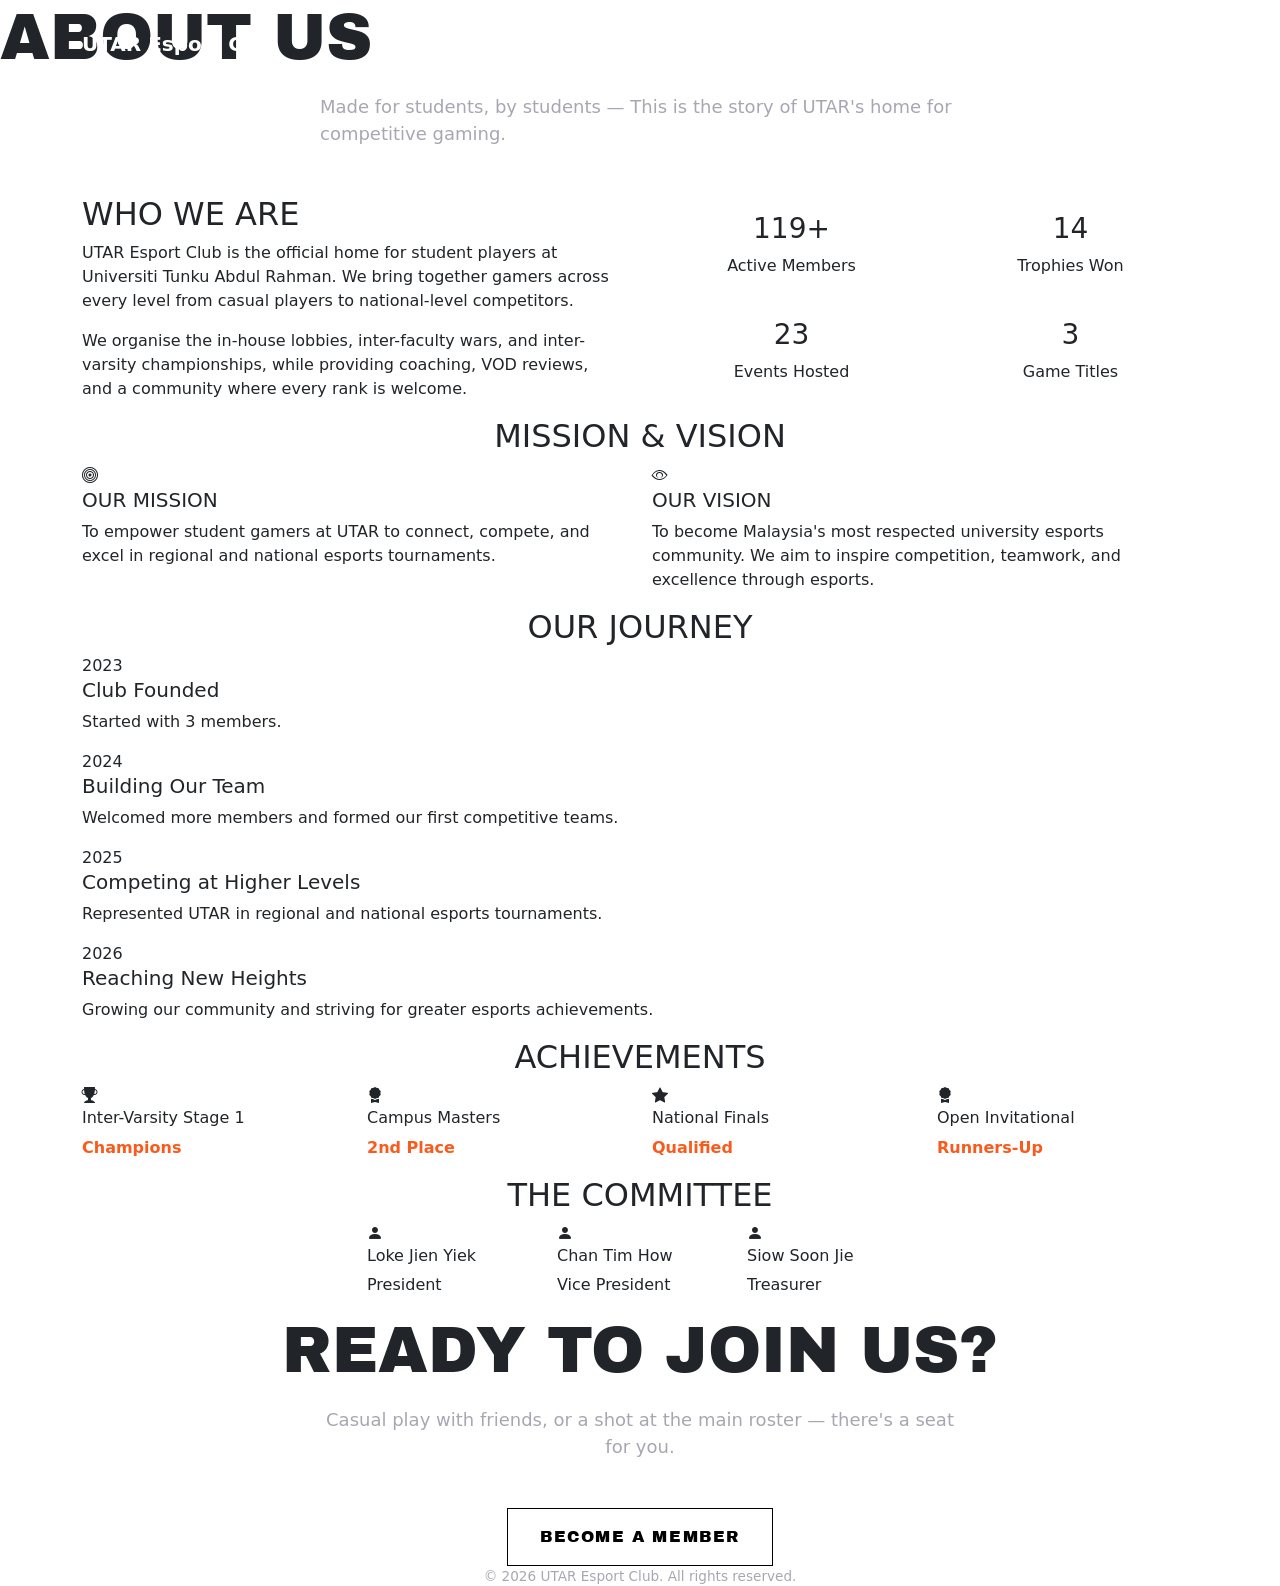
==== commit daf54c9a: "merge" ====
--- a/about.html
+++ b/about.html
@@ -1,281 +1,281 @@
-<!DOCTYPE html>
-<html lang="en">
-<head>
-    <meta charset="UTF-8">
-    <meta name="viewport" content="width=device-width, initial-scale=1.0">
-    <title>About — UTAR Esport Club</title>
-
-    <!-- Bootstrap CSS -->
-    <link href="https://cdn.jsdelivr.net/npm/bootstrap@5.3.0/dist/css/bootstrap.min.css" rel="stylesheet">
-    <!-- Bootstrap Icons -->
-    <link href="https://cdn.jsdelivr.net/npm/bootstrap-icons@1.10.0/font/bootstrap-icons.css" rel="stylesheet">
-    <!-- Google Fonts -->
-    <link href="https://fonts.googleapis.com/css2?family=Archivo+Black&family=Roboto:wght@300;400;700&display=swap" rel="stylesheet">
-    <!-- CSS file -->
-    <link rel="stylesheet" href="style.css">
-</head>
-<body>
-
-    <!-- Navigation Bar -->
-    <nav class="navbar navbar-expand-lg">
-        <div class="container">
-            <a class="navbar-brand text-white fw-bold" href="index.html">UTAR Esport Club</a>
-            <button class="navbar-toggler" type="button" data-bs-toggle="collapse" data-bs-target="#navMenu">
-                <span class="navbar-toggler-icon"></span>
-            </button>
-            <div class="collapse navbar-collapse" id="navMenu">
-                <ul class="navbar-nav ms-auto">
-                    <li class="nav-item"><a class="nav-link text-white" href="index.html">Home</a></li>
-                    <li class="nav-item"><a class="nav-link text-white" href="membership.html">Membership</a></li>
-                    <li class="nav-item"><a class="nav-link text-white" href="tournament.html">Tournament</a></li>
-                    <li class="nav-item"><a class="nav-link text-white" href="pastEvent.html">Past Event</a></li>
-                    <li class="nav-item"><a class="nav-link text-white" href="contact.html">Contact</a></li>
-                    <li class="nav-item"><a class="nav-link text-white active" href="about.html">About Us</a></li>
-                </ul>
-            </div>
-        </div>
-    </nav>
-
-    <!-- About page container -->
-    <div class="about-page">
-
-        <!-- Title -->
-        <header class="about-header">
-            <h1 class="archivo-black-regular">ABOUT US</h1>
-            <p class="pricing-subtitle">
-                Made for students, by students — This is the story of
-                UTAR's home for competitive gaming.
-            </p>
-        </header>
-
-        <!-- About page content -->
-        <section class="about-section">
-            <div class="container">
-                <div class="row align-items-center g-5">
-                    <div class="col-lg-6">
-                        <h2 class="about-section-title">WHO WE ARE</h2>
-                        <p class="about-text">
-                            UTAR Esport Club is the official home for
-                            student players at Universiti Tunku Abdul Rahman. We bring
-                            together gamers across every level from casual players
-                            to national-level competitors.
-                        </p>
-                        <p class="about-text">
-                            We organise the in-house lobbies, inter-faculty wars, and
-                            inter-varsity championships, while providing coaching,
-                            VOD reviews, and a community where every rank is welcome.
-                        </p>
-                    </div>
-                    <!-- Statistics -->
-                    <div class="col-lg-6">
-                        <div class="row g-4 text-center">
-                            <div class="col-6">
-                                <div class="about-stat-card">
-                                    <h3 class="about-stat-number" data-count="120" data-suffix="+">0</h3>
-                                    <p class="about-stat-label">Active Members</p>
-                                </div>
-                            </div>
-                            <div class="col-6">
-                                <div class="about-stat-card">
-                                    <h3 class="about-stat-number" data-count="15">0</h3>
-                                    <p class="about-stat-label">Trophies Won</p>
-                                </div>
-                            </div>
-                            <div class="col-6">
-                                <div class="about-stat-card">
-                                    <h3 class="about-stat-number" data-count="24">0</h3>
-                                    <p class="about-stat-label">Events Hosted</p>
-                                </div>
-                            </div>
-                            <div class="col-6">
-                                <div class="about-stat-card">
-                                    <h3 class="about-stat-number" data-count="4">0</h3>
-                                    <p class="about-stat-label">Game Titles</p>
-                                </div>
-                            </div>
-                        </div>
-                    </div>
-                </div>
-            </div>
-        </section>
-
-        <!-- Mission & Vision container-->
-        <section class="about-section">
-            <div class="container">
-                <h2 class="about-section-title text-center">MISSION &amp; VISION</h2>
-                <div class="row g-4">
-                    <div class="col-md-6">
-                        <div class="about-mv-card">
-                            <i class="bi bi-bullseye about-mv-icon"></i>
-                            <h5 class="about-mv-title">OUR MISSION</h5>
-                            <p class="about-text">
-                                To empower student gamers at UTAR to connect, compete,
-                                and excel in regional and national esports tournaments.
-                            </p>
-                        </div>
-                    </div>
-                    <div class="col-md-6">
-                        <div class="about-mv-card">
-                            <i class="bi bi-eye about-mv-icon"></i>
-                            <h5 class="about-mv-title">OUR VISION</h5>
-                            <p class="about-text">
-                                To become Malaysia's most respected university esports community.
-                                We aim to inspire competition, teamwork, and excellence through esports.
-                            </p>
-                        </div>
-                    </div>
-                </div>
-            </div>
-        </section>
-
-        <!-- Journey container -->
-        <section class="about-section">
-            <div class="container">
-                <h2 class="about-section-title text-center">OUR JOURNEY</h2>
-                <div class="about-timeline">
-                    <div class="about-timeline-item">
-                        <div class="about-timeline-dot"></div>
-                        <span class="about-timeline-year">2023</span>
-                        <h5 class="about-timeline-title">Club Founded</h5>
-                        <p class="about-text">Started with 3 members.</p>
-                    </div>
-                    <div class="about-timeline-item">
-                        <div class="about-timeline-dot"></div>
-                        <span class="about-timeline-year">2024</span>
-                        <h5 class="about-timeline-title">Building Our Team</h5>
-                        <p class="about-text">Welcomed more members and formed our first competitive teams.</p>
-                    </div>
-                    <div class="about-timeline-item">
-                        <div class="about-timeline-dot"></div>
-                        <span class="about-timeline-year">2025</span>
-                        <h5 class="about-timeline-title">Competing at Higher Levels</h5>
-                        <p class="about-text">Represented UTAR in regional and national esports tournaments.</p>
-                    </div>
-                    <div class="about-timeline-item">
-                        <div class="about-timeline-dot"></div>
-                        <span class="about-timeline-year">2026</span>
-                        <h5 class="about-timeline-title">Reaching New Heights</h5>
-                        <p class="about-text">Growing our community and striving for greater esports achievements.</p>
-                    </div>
-                </div>
-            </div>
-        </section>
-
-        <!-- Achievements container -->
-        <section class="about-section">
-            <div class="container">
-                <h2 class="about-section-title text-center">ACHIEVEMENTS</h2>
-                <div class="row g-4">
-                    <div class="col-md-6 col-lg-3">
-                        <div class="about-achievement-card">
-                            <i class="bi bi-trophy-fill about-achievement-icon"></i>
-                            <h6>Inter-Varsity Stage 1</h6>
-                            <p class="about-achievement-result text-highlight">Champions</p>
-                        </div>
-                    </div>
-                    <div class="col-md-6 col-lg-3">
-                        <div class="about-achievement-card">
-                            <i class="bi bi-award-fill about-achievement-icon"></i>
-                            <h6>Campus Masters</h6>
-                            <p class="about-achievement-result text-highlight">2nd Place</p>
-                        </div>
-                    </div>
-                    <div class="col-md-6 col-lg-3">
-                        <div class="about-achievement-card">
-                            <i class="bi bi-star-fill about-achievement-icon"></i>
-                            <h6>National Finals</h6>
-                            <p class="about-achievement-result text-highlight">Qualified</p>
-                        </div>
-                    </div>
-                    <div class="col-md-6 col-lg-3">
-                        <div class="about-achievement-card">
-                            <i class="bi bi-award-fill about-achievement-icon"></i>
-                            <h6>Open Invitational</h6>
-                            <p class="about-achievement-result text-highlight">Runners-Up</p>
-                        </div>
-                    </div>
-                </div>
-            </div>
-        </section>
-
-        <!-- Committee container -->
-        <section class="about-section">
-            <div class="container">
-                <h2 class="about-section-title text-center">THE COMMITTEE</h2>
-                <div class="row g-4 justify-content-center">
-                    <div class="col-lg-2 col-md-4 col-sm-6">
-                        <div class="about-committee-card">
-                            <div class="about-committee-avatar"><i class="bi bi-person-fill"></i></div>
-                            <h6 class="about-committee-name">Loke Jien Yiek</h6>
-                            <p class="about-committee-role">President</p>
-                        </div>
-                    </div>
-                    <div class="col-lg-2 col-md-4 col-sm-6">
-                        <div class="about-committee-card">
-                            <div class="about-committee-avatar"><i class="bi bi-person-fill"></i></div>
-                            <h6 class="about-committee-name">Chan Tim How</h6>
-                            <p class="about-committee-role">Vice President</p>
-                        </div>
-                    </div>
-                    <div class="col-lg-2 col-md-4 col-sm-6">
-                        <div class="about-committee-card">
-                            <div class="about-committee-avatar"><i class="bi bi-person-fill"></i></div>
-                            <h6 class="about-committee-name">Siow Soon Jie</h6>
-                            <p class="about-committee-role">Treasurer</p>
-                        </div>
-                    </div>
-                </div>
-            </div>
-        </section>
-
-        <!-- Call To Action container -->
-        <section class="about-cta">
-            <div class="container text-center">
-                <h2 class="archivo-black-regular">READY TO JOIN US?</h2>
-                <p class="pricing-subtitle">
-                    Casual play with friends, or a shot at the main roster —
-                    there's a seat for you.
-                </p>
-                <a href="membership.html" class="btn about-cta-btn">BECOME A MEMBER</a>
-            </div>
-        </section>
-
-    </div>
-
-    <!-- Footer -->
-    <footer class="about-footer">
-        <div class="container text-center">
-            <p style="color: #a9a6b3; font-size: 0.85rem; margin: 0;">
-                &copy; 2026 UTAR Esport Club. All rights reserved.
-            </p>
-        </div>
-    </footer>
-
-    <!-- Bootstrap JS -->
-    <script src="https://cdn.jsdelivr.net/npm/bootstrap@5.3.0/dist/js/bootstrap.bundle.min.js"></script>
-    <!-- jQuery -->
-    <script src="https://code.jquery.com/jquery-3.7.0.min.js"></script>
-    <!-- Javascript -->
-    <script>
-        //numerical statistics's scrolling animation
-        $(document).ready(function() {
-            $('.about-stat-number').each(function() {
-                var $this = $(this);
-                var target = $this.data('count');
-                var suffix = $this.data('suffix') || '';
-
-                $({ val: 0 }).animate({ val: target }, {
-                    duration: 1500,
-                    step: function() {
-                        $this.text(Math.floor(this.val) + suffix);
-                    },
-                    complete: function() {
-                        $this.text(target + suffix);
-                    }
-                });
-            });
-        });
-    </script>
-
-</body>
-</html>+<!DOCTYPE html>
+<html lang="en">
+<head>
+    <meta charset="UTF-8">
+    <meta name="viewport" content="width=device-width, initial-scale=1.0">
+    <title>About — UTAR Esport Club</title>
+
+    <!-- Bootstrap CSS -->
+    <link href="https://cdn.jsdelivr.net/npm/bootstrap@5.3.0/dist/css/bootstrap.min.css" rel="stylesheet">
+    <!-- Bootstrap Icons -->
+    <link href="https://cdn.jsdelivr.net/npm/bootstrap-icons@1.10.0/font/bootstrap-icons.css" rel="stylesheet">
+    <!-- Google Fonts -->
+    <link href="https://fonts.googleapis.com/css2?family=Archivo+Black&family=Roboto:wght@300;400;700&display=swap" rel="stylesheet">
+    <!-- CSS file -->
+    <link rel="stylesheet" href="style.css">
+</head>
+<body>
+
+    <!-- Navigation Bar -->
+    <nav class="navbar navbar-expand-lg">
+        <div class="container">
+            <a class="navbar-brand text-white fw-bold" href="index.html">UTAR Esport Club</a>
+            <button class="navbar-toggler" type="button" data-bs-toggle="collapse" data-bs-target="#navMenu">
+                <span class="navbar-toggler-icon"></span>
+            </button>
+            <div class="collapse navbar-collapse" id="navMenu">
+                <ul class="navbar-nav ms-auto">
+                    <li class="nav-item"><a class="nav-link text-white" href="index.html">Home</a></li>
+                    <li class="nav-item"><a class="nav-link text-white" href="membership.html">Membership</a></li>
+                    <li class="nav-item"><a class="nav-link text-white" href="tournament.html">Tournament</a></li>
+                    <li class="nav-item"><a class="nav-link text-white" href="pastEvent.html">Past Event</a></li>
+                    <li class="nav-item"><a class="nav-link text-white" href="contact.html">Contact</a></li>
+                    <li class="nav-item"><a class="nav-link text-white active" href="about.html">About Us</a></li>
+                </ul>
+            </div>
+        </div>
+    </nav>
+
+    <!-- About page container -->
+    <div class="about-page">
+
+        <!-- Title -->
+        <header class="about-header">
+            <h1 class="archivo-black-regular">ABOUT US</h1>
+            <p class="pricing-subtitle">
+                Made for students, by students — This is the story of
+                UTAR's home for competitive gaming.
+            </p>
+        </header>
+
+        <!-- About page content -->
+        <section class="about-section">
+            <div class="container">
+                <div class="row align-items-center g-5">
+                    <div class="col-lg-6">
+                        <h2 class="about-section-title">WHO WE ARE</h2>
+                        <p class="about-text">
+                            UTAR Esport Club is the official home for
+                            student players at Universiti Tunku Abdul Rahman. We bring
+                            together gamers across every level from casual players
+                            to national-level competitors.
+                        </p>
+                        <p class="about-text">
+                            We organise the in-house lobbies, inter-faculty wars, and
+                            inter-varsity championships, while providing coaching,
+                            VOD reviews, and a community where every rank is welcome.
+                        </p>
+                    </div>
+                    <!-- Statistics -->
+                    <div class="col-lg-6">
+                        <div class="row g-4 text-center">
+                            <div class="col-6">
+                                <div class="about-stat-card">
+                                    <h3 class="about-stat-number" data-count="120" data-suffix="+">0</h3>
+                                    <p class="about-stat-label">Active Members</p>
+                                </div>
+                            </div>
+                            <div class="col-6">
+                                <div class="about-stat-card">
+                                    <h3 class="about-stat-number" data-count="15">0</h3>
+                                    <p class="about-stat-label">Trophies Won</p>
+                                </div>
+                            </div>
+                            <div class="col-6">
+                                <div class="about-stat-card">
+                                    <h3 class="about-stat-number" data-count="24">0</h3>
+                                    <p class="about-stat-label">Events Hosted</p>
+                                </div>
+                            </div>
+                            <div class="col-6">
+                                <div class="about-stat-card">
+                                    <h3 class="about-stat-number" data-count="4">0</h3>
+                                    <p class="about-stat-label">Game Titles</p>
+                                </div>
+                            </div>
+                        </div>
+                    </div>
+                </div>
+            </div>
+        </section>
+
+        <!-- Mission & Vision container-->
+        <section class="about-section">
+            <div class="container">
+                <h2 class="about-section-title text-center">MISSION &amp; VISION</h2>
+                <div class="row g-4">
+                    <div class="col-md-6">
+                        <div class="about-mv-card">
+                            <i class="bi bi-bullseye about-mv-icon"></i>
+                            <h5 class="about-mv-title">OUR MISSION</h5>
+                            <p class="about-text">
+                                To empower student gamers at UTAR to connect, compete,
+                                and excel in regional and national esports tournaments.
+                            </p>
+                        </div>
+                    </div>
+                    <div class="col-md-6">
+                        <div class="about-mv-card">
+                            <i class="bi bi-eye about-mv-icon"></i>
+                            <h5 class="about-mv-title">OUR VISION</h5>
+                            <p class="about-text">
+                                To become Malaysia's most respected university esports community.
+                                We aim to inspire competition, teamwork, and excellence through esports.
+                            </p>
+                        </div>
+                    </div>
+                </div>
+            </div>
+        </section>
+
+        <!-- Journey container -->
+        <section class="about-section">
+            <div class="container">
+                <h2 class="about-section-title text-center">OUR JOURNEY</h2>
+                <div class="about-timeline">
+                    <div class="about-timeline-item">
+                        <div class="about-timeline-dot"></div>
+                        <span class="about-timeline-year">2023</span>
+                        <h5 class="about-timeline-title">Club Founded</h5>
+                        <p class="about-text">Started with 3 members.</p>
+                    </div>
+                    <div class="about-timeline-item">
+                        <div class="about-timeline-dot"></div>
+                        <span class="about-timeline-year">2024</span>
+                        <h5 class="about-timeline-title">Building Our Team</h5>
+                        <p class="about-text">Welcomed more members and formed our first competitive teams.</p>
+                    </div>
+                    <div class="about-timeline-item">
+                        <div class="about-timeline-dot"></div>
+                        <span class="about-timeline-year">2025</span>
+                        <h5 class="about-timeline-title">Competing at Higher Levels</h5>
+                        <p class="about-text">Represented UTAR in regional and national esports tournaments.</p>
+                    </div>
+                    <div class="about-timeline-item">
+                        <div class="about-timeline-dot"></div>
+                        <span class="about-timeline-year">2026</span>
+                        <h5 class="about-timeline-title">Reaching New Heights</h5>
+                        <p class="about-text">Growing our community and striving for greater esports achievements.</p>
+                    </div>
+                </div>
+            </div>
+        </section>
+
+        <!-- Achievements container -->
+        <section class="about-section">
+            <div class="container">
+                <h2 class="about-section-title text-center">ACHIEVEMENTS</h2>
+                <div class="row g-4">
+                    <div class="col-md-6 col-lg-3">
+                        <div class="about-achievement-card">
+                            <i class="bi bi-trophy-fill about-achievement-icon"></i>
+                            <h6>Inter-Varsity Stage 1</h6>
+                            <p class="about-achievement-result text-highlight">Champions</p>
+                        </div>
+                    </div>
+                    <div class="col-md-6 col-lg-3">
+                        <div class="about-achievement-card">
+                            <i class="bi bi-award-fill about-achievement-icon"></i>
+                            <h6>Campus Masters</h6>
+                            <p class="about-achievement-result text-highlight">2nd Place</p>
+                        </div>
+                    </div>
+                    <div class="col-md-6 col-lg-3">
+                        <div class="about-achievement-card">
+                            <i class="bi bi-star-fill about-achievement-icon"></i>
+                            <h6>National Finals</h6>
+                            <p class="about-achievement-result text-highlight">Qualified</p>
+                        </div>
+                    </div>
+                    <div class="col-md-6 col-lg-3">
+                        <div class="about-achievement-card">
+                            <i class="bi bi-award-fill about-achievement-icon"></i>
+                            <h6>Open Invitational</h6>
+                            <p class="about-achievement-result text-highlight">Runners-Up</p>
+                        </div>
+                    </div>
+                </div>
+            </div>
+        </section>
+
+        <!-- Committee container -->
+        <section class="about-section">
+            <div class="container">
+                <h2 class="about-section-title text-center">THE COMMITTEE</h2>
+                <div class="row g-4 justify-content-center">
+                    <div class="col-lg-2 col-md-4 col-sm-6">
+                        <div class="about-committee-card">
+                            <div class="about-committee-avatar"><i class="bi bi-person-fill"></i></div>
+                            <h6 class="about-committee-name">Loke Jien Yiek</h6>
+                            <p class="about-committee-role">President</p>
+                        </div>
+                    </div>
+                    <div class="col-lg-2 col-md-4 col-sm-6">
+                        <div class="about-committee-card">
+                            <div class="about-committee-avatar"><i class="bi bi-person-fill"></i></div>
+                            <h6 class="about-committee-name">Chan Tim How</h6>
+                            <p class="about-committee-role">Vice President</p>
+                        </div>
+                    </div>
+                    <div class="col-lg-2 col-md-4 col-sm-6">
+                        <div class="about-committee-card">
+                            <div class="about-committee-avatar"><i class="bi bi-person-fill"></i></div>
+                            <h6 class="about-committee-name">Siow Soon Jie</h6>
+                            <p class="about-committee-role">Treasurer</p>
+                        </div>
+                    </div>
+                </div>
+            </div>
+        </section>
+
+        <!-- Call To Action container -->
+        <section class="about-cta">
+            <div class="container text-center">
+                <h2 class="archivo-black-regular">READY TO JOIN US?</h2>
+                <p class="pricing-subtitle">
+                    Casual play with friends, or a shot at the main roster —
+                    there's a seat for you.
+                </p>
+                <a href="membership.html" class="btn about-cta-btn">BECOME A MEMBER</a>
+            </div>
+        </section>
+
+    </div>
+
+    <!-- Footer -->
+    <footer class="about-footer">
+        <div class="container text-center">
+            <p style="color: #a9a6b3; font-size: 0.85rem; margin: 0;">
+                &copy; 2026 UTAR Esport Club. All rights reserved.
+            </p>
+        </div>
+    </footer>
+
+    <!-- Bootstrap JS -->
+    <script src="https://cdn.jsdelivr.net/npm/bootstrap@5.3.0/dist/js/bootstrap.bundle.min.js"></script>
+    <!-- jQuery -->
+    <script src="https://code.jquery.com/jquery-3.7.0.min.js"></script>
+    <!-- Javascript -->
+    <script>
+        //numerical statistics's scrolling animation
+        $(document).ready(function() {
+            $('.about-stat-number').each(function() {
+                var $this = $(this);
+                var target = $this.data('count');
+                var suffix = $this.data('suffix') || '';
+
+                $({ val: 0 }).animate({ val: target }, {
+                    duration: 1500,
+                    step: function() {
+                        $this.text(Math.floor(this.val) + suffix);
+                    },
+                    complete: function() {
+                        $this.text(target + suffix);
+                    }
+                });
+            });
+        });
+    </script>
+
+</body>
+</html>
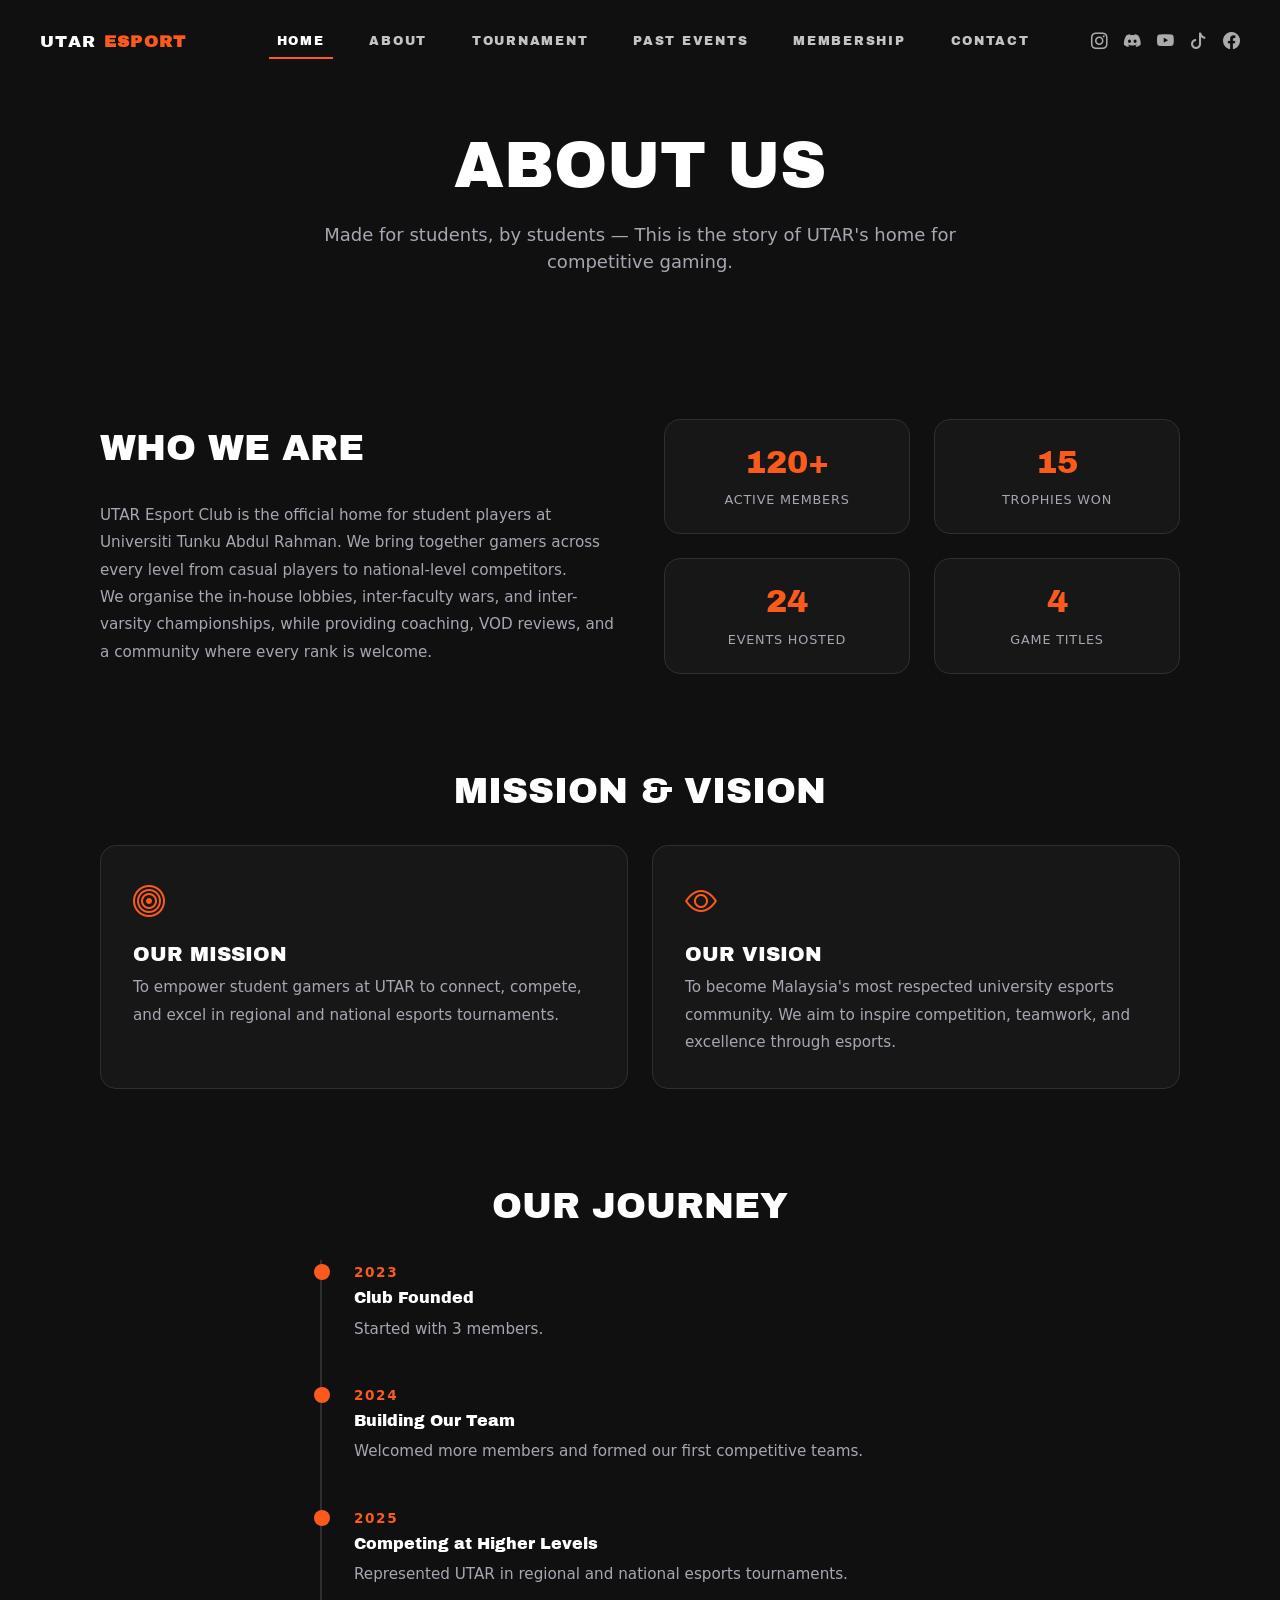
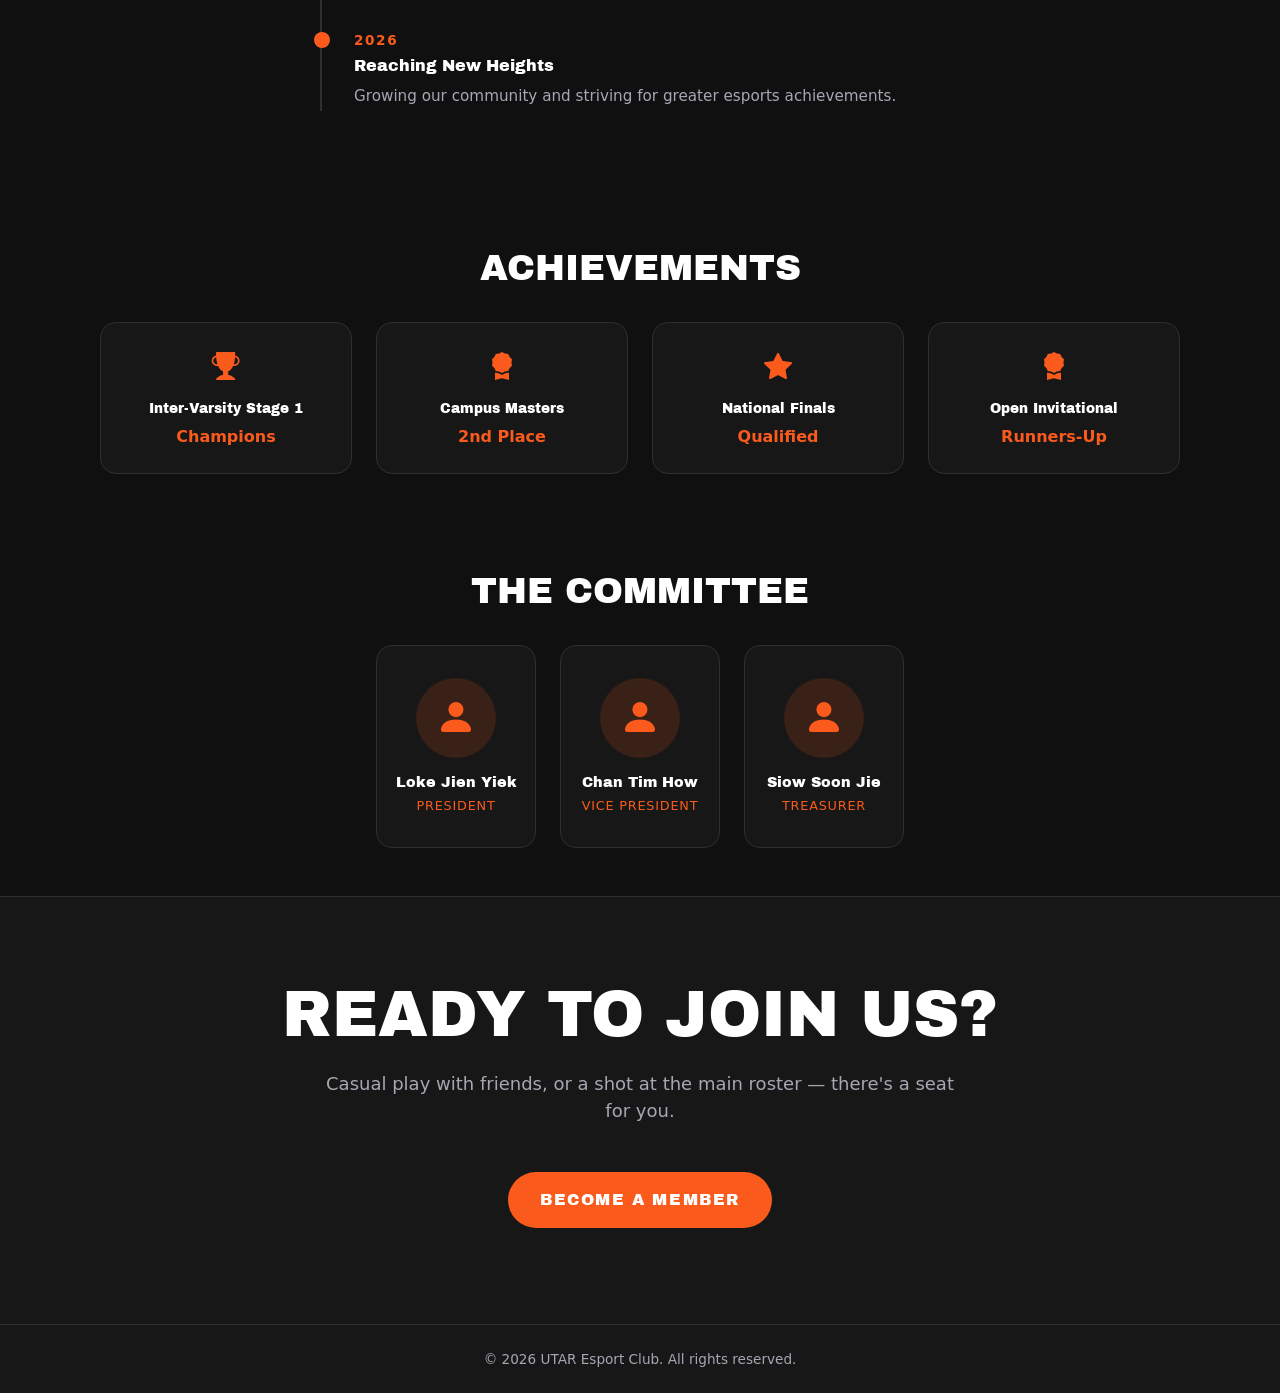
==== commit b65a5724: "added nav bar to siow pages" ====
--- a/about.html
+++ b/about.html
@@ -17,24 +17,32 @@
 <body>
 
     <!-- Navigation Bar -->
-    <nav class="navbar navbar-expand-lg">
-        <div class="container">
-            <a class="navbar-brand text-white fw-bold" href="index.html">UTAR Esport Club</a>
-            <button class="navbar-toggler" type="button" data-bs-toggle="collapse" data-bs-target="#navMenu">
-                <span class="navbar-toggler-icon"></span>
-            </button>
-            <div class="collapse navbar-collapse" id="navMenu">
-                <ul class="navbar-nav ms-auto">
-                    <li class="nav-item"><a class="nav-link text-white" href="index.html">Home</a></li>
-                    <li class="nav-item"><a class="nav-link text-white" href="membership.html">Membership</a></li>
-                    <li class="nav-item"><a class="nav-link text-white" href="tournament.html">Tournament</a></li>
-                    <li class="nav-item"><a class="nav-link text-white" href="pastEvent.html">Past Event</a></li>
-                    <li class="nav-item"><a class="nav-link text-white" href="contact.html">Contact</a></li>
-                    <li class="nav-item"><a class="nav-link text-white active" href="about.html">About Us</a></li>
-                </ul>
-            </div>
-        </div>
-    </nav>
+  <nav class="navbar navbar-expand-lg site-nav" data-bs-theme="dark">
+            <div class="container-fluid site-nav-inner">
+                <a class="navbar-brand" href="index.html">UTAR <span class="text-highlight">ESPORT</span></a>
+                <button class="navbar-toggler" type="button" data-bs-toggle="collapse" data-bs-target="#mainNav"
+                    aria-controls="mainNav" aria-expanded="false" aria-label="Toggle navigation">
+                    <span class="navbar-toggler-icon"></span>
+                </button>
+                <div class="collapse navbar-collapse" id="mainNav">
+                    <div class="navbar-nav site-nav-links mx-auto">
+                        <a class="nav-item nav-link active" aria-current="page" href="index.html">HOME</a>
+                        <a class="nav-item nav-link" href="about.html">ABOUT</a>
+                        <a class="nav-item nav-link" href="tournament.html">TOURNAMENT</a>
+                        <a class="nav-item nav-link" href="events.html">PAST EVENTS</a>
+                        <a class="nav-item nav-link" href="membership.html">MEMBERSHIP</a>
+                        <a class="nav-item nav-link" href="contact.html">CONTACT</a>
+                    </div>
+                    <div class="site-nav-actions">
+                        <a class="site-nav-social" href="#" aria-label="Instagram"><i class="bi bi-instagram"></i></a>
+                        <a class="site-nav-social" href="#" aria-label="Discord"><i class="bi bi-discord"></i></a>
+                        <a class="site-nav-social" href="#" aria-label="YouTube"><i class="bi bi-youtube"></i></a>
+                        <a class="site-nav-social" href="#" aria-label="TikTok"><i class="bi bi-tiktok"></i></a>
+                        <a class="site-nav-social" href="#" aria-label="Facebook"><i class="bi bi-facebook"></i></a>
+                    </div>
+                </div>
+            </div>
+        </nav>
 
     <!-- About page container -->
     <div class="about-page">
--- a/style.css
+++ b/style.css
@@ -5,15 +5,34 @@
 /* Scroll snapping: a scroll gesture settles on the start of the next
    section rather than stopping halfway between two of them. */
 html {
-    scroll-snap-type: y proximity;
+    scroll-snap-type: y mandatory;
     scroll-behavior: smooth;
+    overflow-y: scroll;
 }
 
 .hero,
-.second-container,
+.about,
+.voucher,
 .membership,
 .news {
     scroll-snap-align: start;
+}
+
+/* script.js adds this while it animates a scroll. Snapping and an
+   animated scrollTop both drive the same property, so leaving snap on
+   means the browser drags the viewport back on every frame. Also drops
+   scroll-behavior, or the native smooth scroll runs against jQuery's. */
+html.is-scrolling {
+    scroll-snap-type: none;
+    scroll-behavior: auto;
+}
+
+/* Bootstrap locks scrolling by putting overflow:hidden on <body>, but
+   the scroll container here is <html> (overflow-y above), so the page
+   carries on scrolling behind an open dialog. script.js adds this. */
+html.has-modal {
+    overflow: hidden;
+    scroll-snap-type: none;
 }
 
 /* Snapping and smooth scrolling both animate the viewport, which can
@@ -25,29 +44,250 @@
     }
 }
 
-.navbar {
+/* ==========================================================
+   Dot indicator  ·  built by script.js
+   ========================================================== */
+
+.dot-nav {
+    position: fixed;
+    top: 50%;
+    right: 1.75rem;
+    transform: translateY(-50%);
+    z-index: 20;
+
+    display: flex;
+    flex-direction: column;
+    gap: 1rem;
+}
+
+.dot {
+    position: relative;
+    width: 11px;
+    height: 11px;
+    padding: 0;
+
+    background-color: transparent;
+    border: 1.5px solid rgba(255, 255, 255, 0.45);
+    border-radius: 50%;
+    cursor: pointer;
+
+    transition: background-color 0.25s ease, border-color 0.25s ease, transform 0.25s ease;
+}
+
+.dot:hover {
+    border-color: #ffffff;
+    transform: scale(1.25);
+}
+
+.dot.active {
+    background-color: #FA5B1C;
+    border-color: #FA5B1C;
+    transform: scale(1.3);
+}
+
+/* The one white section — white dots are invisible on it, so the whole
+   strip flips to dark ink. .active keeps the orange either way. */
+.dot-nav.on-light .dot {
+    border-color: rgba(0, 0, 0, 0.35);
+}
+
+.dot-nav.on-light .dot:hover {
+    border-color: #000000;
+}
+
+.dot-nav.on-light .dot.active {
+    background-color: #FA5B1C;
+    border-color: #FA5B1C;
+}
+
+/* Name of the section, revealed on hover. */
+.dot-label {
     position: absolute;
+    top: 50%;
+    right: calc(100% + 0.9rem);
+    transform: translateY(-50%);
+
+    background-color: #FA5B1C;
+    color: #ffffff;
+    font-family: "Archivo Black", sans-serif;
+    font-size: 0.7rem;
+    letter-spacing: 0.05rem;
+    white-space: nowrap;
+    padding: 0.35rem 0.7rem;
+    border-radius: 999px;
+
+    opacity: 0;
+    pointer-events: none;
+    transition: opacity 0.25s ease;
+}
+
+.dot:hover .dot-label,
+.dot:focus-visible .dot-label {
+    opacity: 1;
+}
+
+/* Crowds the content on phones, where the sections are short enough to
+   thumb through anyway. */
+@media (max-width: 767.98px) {
+    .dot-nav {
+        display: none;
+    }
+}
+
+/* ==========================================================
+   Site navigation
+   Brand left, links centred, socials + CTA right. Rides
+   transparently over the hero, then script.js adds .is-solid
+   once the page scrolls so the links stay readable against
+   whatever section is passing underneath.
+   ========================================================== */
+
+.site-nav {
+    position: fixed;
     top: 0;
     left: 0;
     right: 0;
-    z-index: 10;
+    z-index: 30;
 
     background-color: transparent;
-    padding-top: 1.5rem;
+    border-bottom: 1px solid transparent;
+    padding: 1.5rem 0;
+
+    transition: background-color 0.3s ease, padding 0.3s ease, border-color 0.3s ease;
+}
+
+.site-nav.is-solid {
+    background-color: rgba(13, 13, 13, 0.92);
+    /* Lets the section behind bleed through instead of reading as a
+       flat slab sitting on top of the page. */
+    backdrop-filter: blur(10px);
+    -webkit-backdrop-filter: blur(10px);
+    border-bottom-color: #222222;
+    padding: 0.75rem 0;
+}
+
+.site-nav-inner {
+    display: flex;
+    align-items: center;
+    gap: 2rem;
+    padding: 0 2.5rem;
+}
+
+.site-nav .navbar-brand {
+    font-family: "Archivo Black", sans-serif;
+    font-size: 1.05rem;
+    letter-spacing: 0.08em;
+    color: #ffffff;
+}
+
+.site-nav-links .nav-link {
+    position: relative;
+    margin: 0 0.9rem;
+    padding: 0.5rem 0;
+
+    font-family: "Archivo Black", sans-serif;
+    font-size: 0.78rem;
+    letter-spacing: 0.14em;
+    color: rgba(255, 255, 255, 0.75);
+}
+
+/* Underline wipes in from the left rather than fading, so the
+   pointer reads as dragging it across the word. */
+.site-nav-links .nav-link::after {
+    content: "";
+    position: absolute;
+    left: 0;
+    right: 0;
+    bottom: 0;
+
+    height: 2px;
+    background-color: #FA5B1C;
+
+    transform: scaleX(0);
+    transform-origin: left;
+    transition: transform 0.25s ease;
+}
+
+.site-nav-links .nav-link:hover,
+.site-nav-links .nav-link:focus-visible,
+.site-nav-links .nav-link.active {
+    color: #ffffff;
+}
+
+.site-nav-links .nav-link:hover::after,
+.site-nav-links .nav-link:focus-visible::after,
+.site-nav-links .nav-link.active::after {
+    transform: scaleX(1);
+}
+
+.site-nav-actions {
+    display: flex;
+    align-items: center;
+    gap: 1rem;
+    margin-left: auto;
+}
+
+.site-nav-social {
+    font-size: 1.05rem;
+    line-height: 1;
+    color: rgba(255, 255, 255, 0.65);
+    transition: color 0.2s ease;
+}
+
+.site-nav-social:hover,
+.site-nav-social:focus-visible {
+    color: #FA5B1C;
 }
 
 /* The collapsed menu needs its own backdrop, or it opens as
-   unreadable text floating over the hero image. */
+   unreadable text floating over the hero. */
 @media (max-width: 991.98px) {
+    .site-nav-inner {
+        padding: 0 1.25rem;
+    }
+
+    /* Opaque, not 0.92 — the hero headline is set large enough to read
+       straight through even a little transparency. */
     .navbar-collapse {
-        background-color: rgba(0, 0, 0, 0.85);
-        padding: 1rem;
-    }
-}
-
-.nav-item {
-    margin-left: 10px;
-    margin-right: 10px;
+        background-color: #0d0d0d;
+        border-top: 1px solid #222222;
+
+        /* Cancels .site-nav-inner's padding so the panel reaches both
+           edges of the bar instead of floating inset from them. */
+        margin: 1rem -1.25rem 0;
+        padding: 1.25rem;
+    }
+
+    /* The bar itself has to go solid too, or the strip of nav padding
+       below the panel stays transparent and the hero shows through it. */
+    .site-nav:has(.navbar-collapse.show),
+    .site-nav:has(.navbar-collapse.collapsing) {
+        background-color: #0d0d0d;
+        border-bottom-color: #222222;
+    }
+
+    /* mx-auto and margin-left:auto both stop meaning anything once
+       the bar stacks — everything just runs down the left edge. */
+    .site-nav-links,
+    .site-nav-actions {
+        margin-left: 0;
+    }
+
+    .site-nav-links .nav-link {
+        margin: 0;
+    }
+
+    /* The underline spans the full row width when stacked, which reads
+       as a rule across the menu rather than a marker on the word. */
+    .site-nav-links .nav-link::after {
+        right: auto;
+        width: 2.5rem;
+    }
+
+    .site-nav-actions {
+        flex-wrap: wrap;
+        margin-top: 1.25rem;
+    }
 }
 
 .hero {
@@ -72,6 +312,7 @@
     font-family: "Archivo Black";
     font-weight: 400;
     color: #ffffff;
+
 }
 
 .lead {
@@ -97,6 +338,8 @@
     padding-top: 1rem;
     padding-bottom: 1rem;
     letter-spacing: 0.1rem;
+
+
 }
 
 .btn:hover {
@@ -105,13 +348,329 @@
     color: #ffffff;
 }
 
-.second-container {
+
+/* "Who we are" and "What we do" sit between the hero and the ticket
+   teaser. Each fills the viewport, so a scroll-snap stop lands on one
+   whole section at a time. min-height rather than height: if the copy
+   ever outgrows the screen the section stretches instead of clipping. */
+.about {
+    min-height: 100vh;
     display: flex;
-    flex-direction: column;
     align-items: center;
+
+    color: #ffffff;
+    padding: 5rem 1.5rem;
+}
+
+/* Dark, so it reads as a continuation of the hero above it. */
+.about-who {
+    background-color: #101010;
+}
+
+/* One step lighter, which is what separates the two sections now that
+   they no longer share a heading. */
+.about-what {
+    background-color: #171717;
+}
+
+/* The cards sit on .about-what's background, so they need to step up
+   again to stay distinct from it. */
+.about-what .about-card {
+    background-color: #101010;
+    border-color: #2c2c2c;
+}
+
+.about-inner {
+    width: 100%;
+    max-width: 72rem;
+    margin: 0 auto;
+}
+
+.about-eyebrow {
+    color: #a9a6b3;
+    font-size: 0.875rem;
+    letter-spacing: 0.15rem;
+    margin-bottom: 0.5rem;
+}
+
+.about-title {
+    font-family: "Archivo Black", sans-serif;
+    font-size: clamp(1.75rem, 5vw, 3rem);
+    margin-bottom: 1.5rem;
+}
+
+.about-text {
+    max-width: 45rem;
+    font-size: clamp(1rem, 2.5vw, 1.125rem);
+    line-height: 1.7;
+    color: #a9a6b3;
+    margin-bottom: 0;
+}
+
+.about-grid {
+    margin-top: 3rem;
+
+    display: grid;
+    grid-template-columns: repeat(auto-fit, minmax(240px, 1fr));
+    gap: 1.5rem;
+}
+
+.about-card {
+    background-color: #171717;
+    border: 1px solid #222222;
+    border-radius: 1rem;
+    padding: 2rem;
+}
+
+/* The orange edge only appears on hover, so all three cards read as
+   equal weight until the user actually picks one out. */
+.about-card:hover {
+    border-color: #FA5B1C;
+}
+
+.about-card-title {
+    font-family: "Archivo Black", sans-serif;
+    font-size: 1.25rem;
+    margin-bottom: 0.75rem;
+}
+
+.about-card-text {
+    font-size: 0.95rem;
+    line-height: 1.6;
+    color: #a9a6b3;
+    margin-bottom: 0;
+}
+
+@media (min-width: 768px) {
+    .about {
+        padding: 7rem 3rem;
+    }
+
+    .about-grid {
+        margin-top: 4rem;
+    }
+}
+
+/* ==========================================================
+   Voucher  ·  last section of index.html
+   The pitch on the left, the ticket on the right. The ticket
+   is one image cut in two at its perforation so the stub can
+   tear away under the pointer.
+   ========================================================== */
+
+.voucher {
+    display: flex;
+    align-items: center;
+
+    background-color: #101010;
+    /* Lights the ticket from behind rather than sitting it on flat
+       black — the section reads as a spotlit prize. */
+    background-image: radial-gradient(circle at 68% 50%, rgba(250, 91, 28, 0.22), transparent 60%);
+    color: #ffffff;
+
+    min-height: 20vh;
+    padding: 4rem 1.5rem;
+    overflow: hidden;
+}
+
+.voucher-inner {
+    width: 100%;
+    max-width: 72rem;
+    margin: 0 auto;
+
+    display: grid;
+    grid-template-columns: 1fr;
+    gap: 3rem;
+    justify-items: center;
+    text-align: center;
+}
+
+.voucher-copy .about-title {
+    margin-bottom: 1.5rem;
+}
+
+.voucher-copy .about-text {
+    margin-bottom: 2rem;
+}
+
+/* Scoped past the global .btn, which is declared further down the
+   file and would otherwise win on equal specificity. */
+.voucher .voucher-cta {
+    display: inline-block;
+    padding: 0.9rem 2.2rem;
+    border-radius: 999px;
+
+    font-size: 0.85rem;
+    letter-spacing: 0.14em;
+
+    background-color: #FA5B1C;
+    border-color: #FA5B1C;
+    color: #ffffff;
+}
+
+.voucher .voucher-cta:hover {
     background-color: #ffffff;
-    min-height: 20vh;
-    padding: 3rem;
+    border-color: #ffffff;
+    color: #000000;
+}
+
+.voucher-claimed {
+    margin-top: 1rem;
+    margin-bottom: 0;
+
+    font-size: 0.8rem;
+    letter-spacing: 0.08em;
+    color: #7c7a85;
+}
+
+/* ---- the ticket ------------------------------------------------
+   Height comes from the viewport and the width follows the image's
+   own ratio, so the ticket can never outgrow its section the way the
+   raw 633x1263 <img> used to. */
+
+.voucher-ticket {
+    /* --tear is where the orange body meets the grey stub, measured
+       off the PNG: row 987 of 1263. Both halves derive from it, so
+       the seam stays put if the artwork is ever swapped. */
+    --tear: 78.15%;
+
+    position: relative;
+    display: block;
+    flex: none;
+
+    aspect-ratio: 633 / 1263;
+    height: min(64vh, 560px);
+
+    rotate: -5deg;
+    text-decoration: none;
+    transition: rotate 0.3s ease, translate 0.3s ease, filter 0.3s ease;
+}
+
+.voucher-ticket-top,
+.voucher-ticket-stub {
+    position: absolute;
+    left: 0;
+    right: 0;
+
+    /* Both halves paint the same file; the offset is what decides
+       which slice of it shows through. */
+    background-image: url("images/TICKET.png");
+    background-size: 100% auto;
+    background-repeat: no-repeat;
+}
+
+.voucher-ticket-top {
+    top: 0;
+    height: var(--tear);
+    background-position: center top;
+}
+
+.voucher-ticket-stub {
+    bottom: 0;
+    height: calc(100% - var(--tear));
+    background-position: center bottom;
+
+    transition: transform 0.3s ease;
+}
+
+/* The dashed line that shows up in the gap once the stub pulls away.
+   Hidden at rest so the ticket reads as one unbroken piece. */
+.voucher-ticket-top::after {
+    content: "";
+    position: absolute;
+    left: 6%;
+    right: 6%;
+    bottom: 0;
+
+    border-bottom: 2px dashed #FA5B1C;
+    opacity: 0;
+    transition: opacity 0.3s ease;
+}
+
+.voucher-ticket:hover,
+.voucher-ticket:focus-visible {
+    rotate: -2deg;
+    translate: 0 -6px;
+    filter: drop-shadow(0 18px 28px rgba(0, 0, 0, 0.55));
+}
+
+.voucher-ticket:hover .voucher-ticket-stub,
+.voucher-ticket:focus-visible .voucher-ticket-stub {
+    transform: translateY(10px) rotate(1.5deg);
+}
+
+.voucher-ticket:hover .voucher-ticket-top::after,
+.voucher-ticket:focus-visible .voucher-ticket-top::after {
+    opacity: 1;
+}
+
+/* Rubber stamp, shown by script.js once the voucher has been claimed. */
+.voucher-stamp {
+    position: absolute;
+    top: 34%;
+    left: 50%;
+    translate: -50% -50%;
+    rotate: -12deg;
+
+    padding: 0.5rem 1.5rem;
+    border: 4px solid #FA5B1C;
+    border-radius: 0.5rem;
+
+    background-color: rgba(16, 16, 16, 0.82);
+    color: #FA5B1C;
+    font-family: "Archivo Black", sans-serif;
+    font-size: clamp(1rem, 2.2vw, 1.6rem);
+    letter-spacing: 0.18em;
+    white-space: nowrap;
+}
+
+@media (prefers-reduced-motion: reduce) {
+
+    .voucher-ticket,
+    .voucher-ticket-stub,
+    .voucher-ticket-top::after {
+        transition: none;
+    }
+
+    .voucher-ticket:hover .voucher-ticket-stub,
+    .voucher-ticket:focus-visible .voucher-ticket-stub {
+        transform: none;
+    }
+}
+
+/* Side by side once there is room for a column of copy next to a
+   ticket that tall; stacked and centred below it. */
+@media (min-width: 992px) {
+    .voucher-inner {
+        grid-template-columns: 1.1fr 0.9fr;
+        gap: 4rem;
+        align-items: center;
+        justify-items: start;
+        text-align: left;
+    }
+
+    .voucher-ticket {
+        justify-self: center;
+    }
+}
+
+@media (max-width: 991.98px) {
+
+    /* Sized so the copy, the button and the whole ticket still land on
+       one phone screen — at 52vh and 4rem padding the stub fell below
+       the fold, and the claimed note pushed it further still. */
+    .voucher {
+        padding: 3rem 1.5rem;
+    }
+
+    .voucher-inner {
+        gap: 2rem;
+    }
+
+    .voucher-ticket {
+        height: min(46vh, 380px);
+        rotate: -3deg;
+    }
 }
 
 .plan {
@@ -124,11 +683,12 @@
 }
 
 @media (min-width: 768px) {
+
     /* Full-screen sections, so each scroll-snap stop lands on a
        section that fills the viewport rather than a partial one.
        Desktop only — forcing 100vh on phones just causes overflow,
        since the content is taller than a phone screen to begin with. */
-    .second-container,
+    .voucher,
     .membership {
         min-height: 100vh;
     }
@@ -223,23 +783,103 @@
     }
 }
 
+/* ==========================================================
+   Explore  ·  teasers for the pages the rest of the team owns
+   Built on the .news-* card grid above; only the differences
+   between a news item and a page teaser live here.
+   ========================================================== */
+
+/* .news-grid's 4rem gap and auto-fit tracks are sized for three
+   portrait stories. Four teasers need explicit counts instead: auto-fit
+   lands on three columns around tablet width, which leaves one card
+   orphaned on a second row. */
+.explore-grid {
+    gap: 1.5rem;
+    grid-template-columns: 1fr;
+}
+
+@media (min-width: 576px) {
+    .explore-grid {
+        grid-template-columns: repeat(2, 1fr);
+    }
+}
+
+@media (min-width: 1200px) {
+    .explore-grid {
+        grid-template-columns: repeat(4, 1fr);
+    }
+
+    /* Matches .about — a full-viewport scroll-snap stop with its content
+       centred. Only once all four fit on one row: wrapped to two rows
+       the cards are taller than the viewport, and forcing 100vh would
+       just hide the bottom one behind the next snap stop. */
+    .explore {
+        min-height: 100vh;
+        display: flex;
+        align-items: center;
+    }
+}
+
+.explore-card {
+    /* The whole card is the link, so it has to carry the border and
+       drop the anchor's default underline and blue. */
+    text-decoration: none;
+    color: inherit;
+
+    background-color: #171717;
+    border: 1px solid #222222;
+    border-radius: 1rem;
+    padding: 1rem;
+
+    transition: border-color 0.25s ease, transform 0.25s ease;
+}
+
+.explore-card:hover,
+.explore-card:focus-visible {
+    color: inherit;
+    border-color: #FA5B1C;
+    transform: translateY(-4px);
+}
+
+.explore-card img {
+    /* .news-card img is 3/4 portrait; four of those side by side run
+       off the bottom of a 1080p viewport. */
+    aspect-ratio: 4 / 3;
+    border-radius: 0.5rem;
+    margin-bottom: 1rem;
+}
+
+.explore-card .news-card-title {
+    font-family: "Archivo Black", sans-serif;
+    font-size: 1rem;
+    letter-spacing: 0.04em;
+}
+
+.explore-card:hover .news-card-link {
+    color: #FA5B1C;
+}
+
+
 hr {
     height: 1px;
-        /* Sets the thickness */
+    /* Sets the thickness */
     background-color: #333;
-        /* Sets the line color */
+    /* Sets the line color */
     border: none;
 }
 
 .text-highlight {
     color: #FA5B1C;
     font-weight: bolder;
+
+
 }
 
 .membership-description {
     margin-top: 1em;
     font-size: clamp(1rem, 3.5vw, 1.5rem);
 }
+
 
 /* ==========================================================
    membership.html  ·  pricing page
@@ -255,7 +895,7 @@
 
 .pricing-header {
     text-align: center;
-        /* The navbar is position:absolute, so it takes up no space in
+    /* The navbar is position:absolute, so it takes up no space in
        the flow. This top padding is what stops it overlapping. */
     padding: 8rem 1.5rem 3rem;
 }
@@ -287,9 +927,8 @@
 .pricing-card {
     display: flex;
     flex-direction: column;
-
     background-color: #171717;
-    border: 1px solid #2f2f2f;
+    border: 1px solid #222222;
     border-radius: 1rem;
     padding: 2rem;
 }
@@ -313,7 +952,7 @@
 }
 
 .pricing-period {
-        /* Step back out of Archivo Black, which only ships one very heavy
+    /* Step back out of Archivo Black, which only ships one very heavy
        weight and would swamp the price it sits next to. */
     font-family: var(--bs-body-font-family);
     font-size: 1rem;
@@ -347,6 +986,10 @@
     font-size: 0.95rem;
     line-height: 1.6;
     margin-bottom: 1rem;
+}
+
+.pricing-card-right {
+    border-color: #FA5B1C;
 }
 
 /* .text-highlight carries its own margin-right for the index.html
@@ -365,9 +1008,10 @@
     margin-bottom: 0;
 }
 
+
 .container-spec-sheet {
     display: flex;
-        /* Column, so the heading stacks above the table instead of sitting
+    /* Column, so the heading stacks above the table instead of sitting
        next to it. align-items centers them on the cross axis. */
     flex-direction: column;
     align-items: center;
@@ -392,6 +1036,9 @@
     width: 75%;
     table-layout: fixed;
     border-collapse: collapse;
+
+
+
 }
 
 th,
@@ -401,6 +1048,8 @@
     border-bottom: 0.5px solid #555555;
     text-align: center;
     padding: 0.5em;
+
+
 }
 
 th {
@@ -417,662 +1066,707 @@
 .left-header {
     text-align: left;
     padding-left: 30px;
-}
+
+}
+
+.join-button {
+    border-style: solid;
+    border-color: #ffffff;
+    border-radius: 999px;
+    min-width: 14rem;
+    min-height: 4rem;
+    margin-top: 1rem;
+    font-family: "Archivo Black";
+    font-size: 1.5rem;
+    background-color: #ffffff;
+}
+
+.join-button:hover {
+    border-color: #ffffff;
+    background-color: #000000;
+    color: #ffffff;
+}
+
+.welcome-section-button {
+    border-color: #ffffff;
+    border-radius: 999px;
+    min-width: 13rem;
+    min-height: 3.5rem;
+    font-family: "Archivo Black";
+    letter-spacing: 0.15rem;
+    margin: 1.5rem;
+}
+
+.popular {
+    position: absolute;
+    top: -12px;
+    right: 20px;
+    background: var(--accent-orange);
+    color: #fff;
+    font-size: 0.7rem;
+    font-weight: 800;
+    text-transform: uppercase;
+    padding: 0.25rem 0.75rem;
+    border-radius: 20px;
+}
+
 
 /* ==========================================================
-   ADDED: Custom Layout & Interactive Styles for event.html & contact.html
+   Placeholder pages  ·  about / tournament / events / contact
+   Shells for the rest of the team to overwrite. Everything
+   is borrowed from .pricing-*; this only centres it.
    ========================================================== */
 
-.page-header-custom {
-    position: fixed;
+.stub-page {
+    display: flex;
+    align-items: center;
+    justify-content: center;
+}
+
+.stub-note {
+    color: #7c7a85;
+    font-size: 0.8rem;
+    margin-top: 2.5rem;
+}
+
+
+/* ==========================================================
+   Registration modal  ·  index.html
+   Two steps: club details, then payment. script.js keeps a
+   draft of it in storage as it is typed.
+   ========================================================== */
+
+.reg-modal {
+    background-color: #171717;
+    border: 1px solid #222222;
+    border-radius: 1rem;
+    color: #ffffff;
+}
+
+.reg-modal .modal-header {
+    border-bottom-color: #222222;
+}
+
+.reg-modal .modal-title {
+    font-family: "Archivo Black", sans-serif;
+    font-size: 1.1rem;
+    letter-spacing: 0.08em;
+}
+
+/* Step pips. The current one is orange and bright; the other
+   stays muted, so the pair reads as progress rather than tabs. */
+.reg-steps {
+    display: flex;
+    gap: 1.5rem;
+
+    list-style: none;
+    padding-left: 0;
+    margin-bottom: 1.75rem;
+}
+
+.reg-steps li {
+    position: relative;
+    padding-top: 0.75rem;
+    flex: 1;
+
+    font-size: 0.7rem;
+    letter-spacing: 0.12em;
+    color: #7c7a85;
+}
+
+.reg-steps li::before {
+    content: "";
+    position: absolute;
     top: 0;
     left: 0;
+    right: 0;
+
+    height: 3px;
+    background-color: #2c2c2c;
+    border-radius: 999px;
+    transition: background-color 0.25s ease;
+}
+
+.reg-steps li.is-current {
+    color: #ffffff;
+}
+
+.reg-steps li.is-current::before {
+    background-color: #FA5B1C;
+}
+
+.reg-step {
+    border: none;
+    padding: 0;
+    margin: 0;
+    min-width: 0;
+}
+
+.reg-field {
+    margin-bottom: 1rem;
+}
+
+.reg-field label {
+    display: block;
+    margin-bottom: 0.35rem;
+
+    font-size: 0.75rem;
+    letter-spacing: 0.1em;
+    color: #a9a6b3;
+}
+
+.reg-field input,
+.reg-field select {
     width: 100%;
+    padding: 0.65rem 0.85rem;
+
+    background-color: #101010;
+    border: 1px solid #2c2c2c;
+    border-radius: 0.5rem;
+    color: #ffffff;
+    font-size: 0.95rem;
+}
+
+.reg-field input:focus,
+.reg-field select:focus {
+    outline: none;
+    border-color: #FA5B1C;
+    box-shadow: 0 0 0 3px rgba(250, 91, 28, 0.2);
+}
+
+/* Two-up for the short fields — expiry next to CVV rather than
+   each one stretched across the whole dialog. */
+.reg-row {
+    display: grid;
+    grid-template-columns: repeat(auto-fit, minmax(130px, 1fr));
+    gap: 1rem;
+}
+
+.reg-plans {
+    display: grid;
+    grid-template-columns: repeat(auto-fit, minmax(140px, 1fr));
+    gap: 0.75rem;
+    margin-bottom: 1rem;
+}
+
+.reg-plan {
     display: flex;
-    justify-content: space-between;
+    gap: 0.6rem;
     align-items: center;
-    padding: 1.25rem 6%;
-    background-color: rgba(16, 16, 16, 0.9);
-    backdrop-filter: blur(12px);
-    border-bottom: 1px solid #2f2f2f;
-    z-index: 1000;
-    box-sizing: border-box;
-}
-
-.brand-title {
-    font-family: "Archivo Black", sans-serif;
-    font-size: 1.1rem;
-    letter-spacing: 1px;
-    text-transform: uppercase;
-    color: #ffffff;
-    text-decoration: none;
-}
-
-.nav-links-custom {
+
+    padding: 0.75rem 0.9rem;
+    background-color: #101010;
+    border: 1px solid #2c2c2c;
+    border-radius: 0.5rem;
+    cursor: pointer;
+
+    font-size: 0.9rem;
+    transition: border-color 0.2s ease;
+}
+
+.reg-plan:hover {
+    border-color: #555555;
+}
+
+/* :has lets the whole tile light up from the radio inside it,
+   with no JS keeping a class in sync. */
+.reg-plan:has(input:checked) {
+    border-color: #FA5B1C;
+}
+
+.reg-plan input {
+    accent-color: #FA5B1C;
+}
+
+.reg-plan-price {
+    margin-left: auto;
+    color: #a9a6b3;
+    font-size: 0.8rem;
+}
+
+.reg-note {
+    font-size: 0.8rem;
+    line-height: 1.5;
+    color: #7c7a85;
+    margin-top: 1.25rem;
+    margin-bottom: 0;
+}
+
+.reg-footer {
     display: flex;
-    gap: 1.5rem;
-    list-style: none;
-    margin: 0;
-    padding: 0;
-}
-
-.nav-links-custom a {
+    align-items: center;
+    flex-wrap: wrap;
+    gap: 0.75rem;
+    margin-top: 1.75rem;
+}
+
+/* Same pill treatment as the nav CTA — the global .btn is a
+   large square white block, which swamps a dialog this size. */
+.reg-footer .btn {
+    padding: 0.6rem 1.5rem;
+    border-radius: 999px;
+    font-size: 0.78rem;
+    letter-spacing: 0.12em;
+    /* The letter-spacing pushes "COMPLETE SIGN-UP" past the space it
+       has, and a wrapped label leaves the two buttons different heights. */
+    white-space: nowrap;
+}
+
+.reg-next,
+.reg-submit {
+    background-color: #FA5B1C;
+    border-color: #FA5B1C;
+    color: #ffffff;
+}
+
+.reg-next:hover,
+.reg-submit:hover {
+    background-color: #ffffff;
+    border-color: #ffffff;
+    color: #000000;
+}
+
+.reg-back {
+    background-color: transparent;
+    border-color: #555555;
+    color: #ffffff;
+}
+
+/* Pushed to the right so the buttons stay grouped on the left.
+   This is where "Draft saved" / "Draft restored" shows up. */
+.reg-status {
+    margin-left: auto;
+    text-align: right;
+    /* Below this it squeezes the buttons rather than wrapping itself. */
+    min-width: 7rem;
+
+    font-size: 0.75rem;
+    line-height: 1.4;
+    color: #7c7a85;
+
+    opacity: 0;
+    transition: opacity 0.3s ease;
+}
+
+.reg-status.is-visible {
+    opacity: 1;
+}
+
+.reg-status strong {
+    color: #FA5B1C;
+    font-weight: 700;
+}
+
+.reg-done {
+    text-align: center;
+    padding: 1.5rem 0 0.5rem;
+}
+
+.reg-done-title {
+    font-family: "Archivo Black", sans-serif;
+    font-size: clamp(1.5rem, 5vw, 2rem);
+    margin-bottom: 0.75rem;
+}
+
+.reg-done-text {
     color: #a9a6b3;
-    font-family: "Roboto", sans-serif;
-    text-decoration: none;
-    font-size: 0.875rem;
-    font-weight: 600;
-    transition: color 0.2s;
-}
-
-.nav-links-custom a.active,
-.nav-links-custom a:hover {
-    color: #FA5B1C;
-}
-
-.main-content-layout {
-    flex: 1;
-    padding: 7rem 6% 4rem 6%;
-    max-width: 1200px;
-    margin: 0 auto;
-    width: 100%;
-    box-sizing: border-box;
-    font-family: "Roboto", sans-serif;
-}
-
-.section-headline {
-    font-family: "Archivo Black", sans-serif;
-    font-size: clamp(1.8rem, 4vw, 2.8rem);
-    text-transform: uppercase;
-    letter-spacing: 1px;
-    margin-bottom: 0.5rem;
-    text-align: center;
-    color: #ffffff;
-}
-
-.section-subheadline {
-    text-align: center;
-    color: #a9a6b3;
-    max-width: 650px;
-    margin: 0 auto 2.5rem;
     font-size: 0.95rem;
     line-height: 1.6;
-}
-
-/* Event Controls */
-.controls-bar {
-    display: flex;
-    justify-content: space-between;
-    align-items: center;
-    flex-wrap: wrap;
-    gap: 1rem;
+    margin-bottom: 0;
+}
+
+.about-page {
+    background-color: #101010;
+    color: #ffffff;
+    min-height: 100vh;
+}
+
+/* Title section */
+.about-header {
+    text-align: center;
+    padding: 8rem 1.5rem 3rem;
+}
+
+/* General section */
+.about-section {
+    padding: 3rem 1.5rem;
+    max-width: 72rem;
+    margin: 0 auto;
+}
+
+.about-section-title {
+    font-family: "Archivo Black", sans-serif;
+    font-size: clamp(1.5rem, 4vw, 2.25rem);
     margin-bottom: 2rem;
 }
 
-.filter-buttons {
-    display: flex;
-    gap: 0.5rem;
-    flex-wrap: wrap;
-}
-
-.filter-btn {
+.about-text {
+    color: #a9a6b3;
+    font-size: 0.95rem;
+    line-height: 1.8;
+}
+
+/* Statistic */
+.about-stat-card {
     background-color: #171717;
     border: 1px solid #2f2f2f;
+    border-radius: 1rem;
+    padding: 1.5rem;
+}
+
+.about-stat-number {
+    font-family: "Archivo Black", sans-serif;
+    color: #FA5B1C;
+    font-size: 2rem;
+}
+
+.about-stat-label {
     color: #a9a6b3;
-    padding: 0.5rem 1.25rem;
-    border-radius: 999px;
     font-size: 0.8rem;
-    font-weight: 700;
-    font-family: "Roboto", sans-serif;
-    cursor: pointer;
-    transition: all 0.2s ease;
-}
-
-.filter-btn.active,
-.filter-btn:hover {
-    background-color: rgba(250, 91, 28, 0.2);
-    color: #FA5B1C;
-    border-color: #FA5B1C;
-}
-
-.search-box {
+    text-transform: uppercase;
+    letter-spacing: 0.05rem;
+    margin: 0;
+}
+
+/* Mission & Vision */
+.about-mv-card {
     background-color: #171717;
     border: 1px solid #2f2f2f;
-    padding: 0.5rem 1.25rem;
-    border-radius: 999px;
-    color: #ffffff;
-    outline: none;
-    font-family: "Roboto", sans-serif;
+    border-radius: 1rem;
+    padding: 2rem;
+    height: 100%;
+}
+
+.about-mv-icon {
+    color: #FA5B1C;
+    font-size: 2rem;
+}
+
+.about-mv-title {
+    font-family: "Archivo Black", sans-serif;
+    margin-top: 1rem;
+}
+
+/* Journey */
+.about-timeline {
+    max-width: 40rem;
+    margin: 0 auto;
+    padding-left: 2rem;
+    border-left: 2px solid #2f2f2f;
+}
+
+.about-timeline-item {
+    position: relative;
+    margin-bottom: 2.5rem;
+}
+
+.about-timeline-dot {
+    position: absolute;
+    left: -2.5rem;
+    top: 0.25rem;
+    width: 1rem;
+    height: 1rem;
+    background-color: #FA5B1C;
+    border-radius: 50%;
+}
+
+.about-timeline-year {
+    color: #FA5B1C;
+    font-weight: 700;
     font-size: 0.85rem;
-    min-width: 220px;
-}
-
-.search-box:focus {
-    border-color: #FA5B1C;
-}
-
-/* Events Grid & Cards */
-.events-grid {
-    display: grid;
-    grid-template-columns: repeat(auto-fit, minmax(300px, 1fr));
-    gap: 2rem;
-    width: 100%;
-}
-
-.event-card {
+    letter-spacing: 0.1rem;
+}
+
+.about-timeline-title {
+    font-family: "Archivo Black", sans-serif;
+    font-size: 1rem;
+    margin: 0.25rem 0 0.5rem;
+}
+
+/* Achievement */
+.about-achievement-card {
     background-color: #171717;
     border: 1px solid #2f2f2f;
-    border-radius: 12px;
-    overflow: hidden;
-    display: flex;
-    flex-direction: column;
-    cursor: pointer;
-    transition: transform 0.25s ease, border-color 0.25s ease;
-}
-
-.event-card:hover {
-    transform: translateY(-5px);
-    border-color: #FA5B1C;
-}
-
-.event-img {
-    height: 200px;
-    background-size: cover;
-    background-position: center;
-    position: relative;
-}
-
-.event-badge {
-    position: absolute;
-    top: 12px;
-    left: 12px;
-    background: rgba(0, 0, 0, 0.75);
-    border: 1px solid #2f2f2f;
+    border-radius: 1rem;
+    padding: 1.5rem;
+    text-align: center;
+    height: 100%;
+}
+
+.about-achievement-icon {
     color: #FA5B1C;
-    font-size: 0.7rem;
+    font-size: 1.75rem;
+}
+
+.about-achievement-card h6 {
+    font-family: "Archivo Black", sans-serif;
+    font-size: 0.85rem;
+    margin-top: 0.75rem;
+}
+
+.about-achievement-result {
     font-weight: 700;
-    padding: 0.25rem 0.6rem;
-    border-radius: 4px;
-    text-transform: uppercase;
-    font-family: "Roboto", sans-serif;
-}
-
-.event-body {
-    padding: 1.5rem;
-    display: flex;
-    flex-direction: column;
-    flex-grow: 1;
-}
-
-.event-body h3 {
-    font-family: "Archivo Black", sans-serif;
-    font-size: 1.15rem;
-    margin-bottom: 0.4rem;
-    line-height: 1.3;
-    color: #ffffff;
-}
-
-.event-date {
-    color: #FA5B1C;
-    font-size: 0.85rem;
-    font-weight: 600;
-    margin-bottom: 0.8rem;
-}
-
-.event-body p {
-    color: #a9a6b3;
-    font-size: 0.9rem;
-    line-height: 1.6;
-}
-
-/* Modal Lightbox */
-.modal-overlay {
-    position: fixed;
-    top: 0;
-    left: 0;
-    width: 100%;
-    height: 100%;
-    background: rgba(0, 0, 0, 0.85);
-    backdrop-filter: blur(8px);
-    display: none;
-    justify-content: center;
-    align-items: center;
-    z-index: 2000;
-    padding: 1.5rem;
-    box-sizing: border-box;
-}
-
-.modal-card {
+    margin: 0;
+}
+
+/* Committee */
+.about-committee-card {
     background-color: #171717;
     border: 1px solid #2f2f2f;
-    border-radius: 12px;
-    max-width: 600px;
-    width: 100%;
-    overflow: hidden;
-    position: relative;
-    box-shadow: 0 10px 30px rgba(0, 0, 0, 0.8);
-}
-
-.modal-img {
-    height: 240px;
-    background-size: cover;
-    background-position: center;
-}
-
-.modal-content {
-    padding: 1.8rem;
-}
-
-.modal-close {
-    position: absolute;
-    top: 15px;
-    right: 15px;
-    background: rgba(0, 0, 0, 0.6);
-    border: none;
-    color: #fff;
-    font-size: 1.2rem;
-    width: 32px;
-    height: 32px;
+    border-radius: 1rem;
+    padding: 2rem 1rem;
+    text-align: center;
+    height: 100%;
+}
+
+.about-committee-avatar {
+    width: 80px;
+    height: 80px;
+    margin: 0 auto 1rem;
     border-radius: 50%;
-    cursor: pointer;
-}
-
-/* Contact Page Scoped Items */
-.contact-container {
-    display: grid;
-    grid-template-columns: 1fr 1.2fr;
-    gap: 3rem;
-    width: 100%;
-    align-items: start;
-}
-
-.contact-info h1 {
-    font-family: "Archivo Black", sans-serif;
-    font-size: clamp(2rem, 4vw, 3rem);
-    text-transform: uppercase;
-    margin-bottom: 0.8rem;
-    line-height: 1.1;
-    color: #ffffff;
-}
-
-.contact-info p {
-    color: #a9a6b3;
-    font-size: 0.95rem;
-    margin-bottom: 2rem;
-    line-height: 1.6;
-}
-
-.info-item {
-    display: flex;
-    align-items: center;
-    gap: 1rem;
-    margin-bottom: 1.5rem;
-}
-
-.info-icon {
-    width: 44px;
-    height: 44px;
-    border-radius: 8px;
-    background: rgba(250, 91, 28, 0.15);
+    background-color: rgba(250, 91, 28, 0.15);
     color: #FA5B1C;
     display: flex;
     align-items: center;
     justify-content: center;
-    font-size: 1.2rem;
-    flex-shrink: 0;
-}
-
-.info-text strong {
-    display: block;
-    font-size: 0.95rem;
-    color: #ffffff;
-}
-
-.info-text a,
-.info-text span {
+    font-size: 2.5rem;
+}
+
+.about-committee-name {
+    font-family: "Archivo Black", sans-serif;
+    font-size: 0.9rem;
+    margin-bottom: 0.25rem;
+}
+
+.about-committee-role {
+    color: #FA5B1C;
+    font-size: 0.8rem;
+    text-transform: uppercase;
+    letter-spacing: 0.05rem;
+    margin: 0;
+}
+
+/* Call To Action Section */
+.about-cta {
+    padding: 5rem 1.5rem 6rem;
+    background-color: #171717;
+    border-top: 1px solid #2f2f2f;
+    text-align: center;
+}
+
+.about-cta-btn {
+    background-color: #FA5B1C;
+    color: #ffffff;
+    border: none;
+    border-radius: 999px;
+}
+
+.about-cta-btn:hover {
+    background-color: #e04e14;
+    color: #ffffff;
+}
+
+/* Footer */
+.about-footer {
+    background-color: #171717;
+    border-top: 1px solid #2f2f2f;
+    padding: 1.5rem 0;
+}
+
+/* Tournament */
+/* Tournament container */
+.tournament-page {
+    background-color: #101010;
+    color: #ffffff;
+    min-height: 100vh;
+}
+
+/* Title section */
+.tournament-header {
+    text-align: center;
+    padding: 8rem 1.5rem 3rem;
+}
+/* Genaral section*/
+.tournament-section {
+    padding: 0 1.5rem 6rem;
+    max-width: 72rem;
+    margin: 0 auto;
+}
+
+/* Gaming card section */
+.game-card {
+    background-color: #171717;
+    border: 1px solid #2f2f2f;
+    border-radius: 1rem;
+    overflow: hidden;
+    cursor: pointer;
+    transition: transform 0.3s, border-color 0.3s;
+    height: 100%;
+}
+
+.game-card:hover {
+    transform: translateY(-6px);
+    border-color: #FA5B1C;
+}
+
+.game-card-img {
+    width: 100%;
+    height: 180px;
+    object-fit: cover;
+}
+
+.game-card-body {
+    padding: 1.5rem;
+    text-align: center;
+}
+
+.game-card-title {
+    font-family: "Archivo Black", sans-serif;
+    font-size: 1rem;
+    margin-bottom: 0.5rem;
+}
+
+.game-card-text {
     color: #a9a6b3;
     font-size: 0.85rem;
-    text-decoration: none;
-}
-
-.info-text a:hover {
+    margin-bottom: 0.75rem;
+}
+
+.game-card-count {
+    display: inline-block;
+    background-color: rgba(250, 91, 28, 0.15);
     color: #FA5B1C;
-}
-
-.discord-card-widget {
-    background-color: #1e1f22;
-    border-radius: 8px;
-    border: 1px solid #2f2f2f;
-    padding: 1.25rem;
-    margin-top: 1.5rem;
+    padding: 0.25rem 0.75rem;
+    border-radius: 999px;
+    font-size: 0.75rem;
+    font-weight: 700;
+}
+
+/* Tournament card section */
+.tournament-card {
     display: flex;
     flex-direction: column;
-    gap: 0.85rem;
-}
-
-.discord-btn-custom {
-    background-color: #5865F2;
-    color: #ffffff;
+    background-color: #171717;
+    border: 1px solid #2f2f2f;
+    border-radius: 1rem;
+    height: 100%;
+    transition: transform 0.3s, border-color 0.3s;
+}
+
+.tournament-card:hover {
+    transform: translateY(-6px);
+    border-color: #FA5B1C;
+}
+
+.tournament-card-body {
+    padding: 1.5rem;
+    display: flex;
+    flex-direction: column;
+    flex: 1;
+}
+
+.tournament-badge {
+    display: inline-block;
+    padding: 0.25rem 0.75rem;
+    border-radius: 999px;
+    font-size: 0.7rem;
+    font-weight: 700;
+    text-transform: uppercase;
+    letter-spacing: 0.05rem;
+    margin-bottom: 0.75rem;
+    width: fit-content;
+}
+
+.tournament-badge-game {
+    background-color: rgba(250, 91, 28, 0.15);
+    color: #FA5B1C;
+}
+
+.tournament-card-title {
+    font-family: "Archivo Black", sans-serif;
+    font-size: 1rem;
+    margin-bottom: 0.75rem;
+}
+
+.tournament-card-meta {
+    color: #a9a6b3;
+    font-size: 0.85rem;
+    line-height: 1.8;
+    margin-bottom: 1.5rem;
+}
+
+/* Card button */
+.tournament-cta {
+    width: 100%;
+    background-color: #FA5B1C;
+    color: #ffffff;
+    border: none;
+    border-radius: 999px;
+    padding: 0.6rem 1.5rem;
+    font-weight: 700;
+    font-size: 0.875rem;
+    font-family: "Roboto", sans-serif;
     text-align: center;
-    padding: 0.65rem;
-    border-radius: 6px;
-    text-decoration: none;
+    margin-top: auto;
+    transition: background-color 0.3s;
+}
+
+.tournament-cta:hover {
+    background-color: #e04e14;
+    color: #ffffff;
+}
+
+/* Return button*/
+.btn-back {
+    background-color: #171717;
+    color: #a9a6b3;
+    border: 1px solid #2f2f2f;
+    border-radius: 999px;
+    padding: 0.5rem 1.25rem;
     font-size: 0.85rem;
     font-weight: 700;
-    transition: background-color 0.2s ease;
-    display: block;
-}
-
-.discord-btn-custom:hover {
-    background-color: #4752c4;
-    color: #ffffff;
-    text-decoration: none;
-}
-
-.contact-form-card {
+    transition: all 0.3s;
+}
+
+.btn-back:hover {
+    background-color: #FA5B1C;
+    border-color: #FA5B1C;
+    color: #ffffff;
+}
+
+/* Modal details */
+.tournament-modal {
     background-color: #171717;
     border: 1px solid #2f2f2f;
-    padding: 2.2rem;
-    border-radius: 12px;
-    display: flex;
-    flex-direction: column;
-    gap: 1.2rem;
-    box-shadow: 0 10px 30px rgba(0, 0, 0, 0.4);
-}
-
-.form-group-custom {
-    display: flex;
-    flex-direction: column;
-    gap: 0.4rem;
-}
-
-.form-group-custom label {
+    border-radius: 1rem;
+    color: #ffffff;
+}
+
+.tournament-modal .modal-header {
+    border-bottom: 1px solid #2f2f2f;
+}
+
+.tournament-modal .modal-footer {
+    border-top: 1px solid #2f2f2f;
+}
+
+.tournament-detail-label {
+    color: #a9a6b3;
     font-size: 0.8rem;
     font-weight: 700;
     text-transform: uppercase;
-    letter-spacing: 0.5px;
-    color: #a9a6b3;
-}
-
-.form-group-custom input,
-.form-group-custom textarea,
-.form-group-custom select {
-    background-color: #101010;
-    border: 1px solid #2f2f2f;
-    padding: 0.85rem;
-    border-radius: 6px;
-    color: #ffffff;
-    font-family: "Roboto", sans-serif;
-    font-size: 0.9rem;
-    outline: none;
-}
-
-.form-group-custom input:focus,
-.form-group-custom textarea:focus,
-.form-group-custom select:focus {
-    border-color: #FA5B1C;
-}
-
-.btn-submit-orange {
-    background-color: #FA5B1C;
-    color: #ffffff;
-    padding: 0.9rem;
-    border-radius: 6px;
-    border: none;
-    font-weight: 700;
-    font-family: "Archivo Black", sans-serif;
-    text-transform: uppercase;
-    letter-spacing: 1px;
-    transition: background 0.2s;
-    cursor: pointer;
-    font-size: 0.9rem;
-    margin-top: 0.5rem;
-}
-
-.btn-submit-orange:hover {
-    background-color: #ff7733;
-}
-
-.alert-banner-custom {
-    display: none;
-    background: rgba(250, 91, 28, 0.15);
-    border: 1px solid #FA5B1C;
-    color: #FA5B1C;
-    padding: 0.8rem;
-    border-radius: 6px;
-    font-size: 0.85rem;
-    text-align: center;
-    font-weight: 700;
-}
-
-/* FAQ Accordion Section */
-.faq-section-wrapper {
-    margin-top: 4rem;
+    letter-spacing: 0.05rem;
+    margin-bottom: 0.25rem;
+}
+
+.tournament-detail-value {
+    font-size: 0.95rem;
+    margin-bottom: 1rem;
+}
+
+/* Footer */
+.tournament-footer {
+    background-color: #171717;
     border-top: 1px solid #2f2f2f;
-    padding-top: 3rem;
-}
-
-.accordion-wrapper {
-    max-width: 800px;
-    margin: 0 auto;
-    display: flex;
-    flex-direction: column;
-    gap: 1rem;
-}
-
-.accordion-item-box {
-    background-color: #171717;
-    border: 1px solid #2f2f2f;
-    border-radius: 8px;
-    overflow: hidden;
-}
-
-.accordion-header-box {
-    padding: 1rem 1.25rem;
-    font-weight: 700;
-    font-size: 0.95rem;
-    cursor: pointer;
-    display: flex;
-    justify-content: space-between;
-    align-items: center;
-    color: #ffffff;
-}
-
-.accordion-body-box {
-    padding: 0 1.25rem 1rem 1.25rem;
-    color: #a9a6b3;
-    font-size: 0.88rem;
-    line-height: 1.6;
-    display: none;
-}
-
-.footer-custom {
-    text-align: center;
-    padding: 2rem;
-    border-top: 1px solid #2f2f2f;
-    color: #a9a6b3;
-    font-family: "Roboto", sans-serif;
-    font-size: 0.85rem;
-    margin-top: 3rem;
-}
-
-@media (max-width: 768px) {
-    .page-header-custom { padding: 1rem 4%; }
-    .main-content-layout { padding: 6rem 5% 3rem 5%; }
-    .events-grid { grid-template-columns: 1fr; }
-    .controls-bar { flex-direction: column; align-items: stretch; }
-    .search-box { width: 100%; }
-    .contact-container { grid-template-columns: 1fr; gap: 2rem; }
-    .contact-info { text-align: center; }
-    .info-item { justify-content: center; }
-}
-
-/* ==========================================================
-   Floating Chatbot Agent Widget Styles
-   ========================================================== */
-.chatbot-toggler {
-    position: fixed;
-    bottom: 30px;
-    right: 30px;
-    width: 55px;
-    height: 55px;
-    background-color: #FA5B1C;
-    border-radius: 50%;
-    border: none;
-    outline: none;
-    cursor: pointer;
-    display: flex;
-    align-items: center;
-    justify-content: center;
-    box-shadow: 0 0 20px rgba(250, 91, 28, 0.4);
-    z-index: 9999;
-    transition: transform 0.2s ease;
-}
-
-.chatbot-toggler:hover {
-    transform: scale(1.08);
-}
-
-.chatbot-toggler span {
-    font-size: 1.5rem;
-    color: #ffffff;
-}
-
-.chatbot-panel {
-    position: fixed;
-    bottom: 95px;
-    right: 30px;
-    width: 340px;
-    max-height: 480px;
-    background-color: #171717;
-    border: 1px solid #2f2f2f;
-    border-radius: 12px;
-    box-shadow: 0 10px 30px rgba(0, 0, 0, 0.7);
-    display: none;
-    flex-direction: column;
-    overflow: hidden;
-    z-index: 9999;
-    font-family: "Roboto", sans-serif;
-}
-
-.chatbot-header {
-    background-color: #101010;
-    border-bottom: 1px solid #2f2f2f;
-    padding: 0.85rem 1rem;
-    display: flex;
-    justify-content: space-between;
-    align-items: center;
-}
-
-.chatbot-header h4 {
-    margin: 0;
-    font-size: 0.9rem;
-    font-family: "Archivo Black", sans-serif;
-    color: #ffffff;
-    display: flex;
-    align-items: center;
-    gap: 0.5rem;
-}
-
-.chatbot-status-dot {
-    width: 8px;
-    height: 8px;
-    background-color: #23a55a;
-    border-radius: 50%;
-    display: inline-block;
-}
-
-.chatbot-close-btn {
-    background: transparent;
-    border: none;
-    color: #a9a6b3;
-    font-size: 1.2rem;
-    cursor: pointer;
-}
-
-.chatbot-messages {
-    padding: 1rem;
-    height: 300px;
-    overflow-y: auto;
-    display: flex;
-    flex-direction: column;
-    gap: 0.75rem;
-    background-color: #171717;
-}
-
-.chat-msg {
-    max-width: 80%;
-    padding: 0.6rem 0.85rem;
-    border-radius: 8px;
-    font-size: 0.85rem;
-    line-height: 1.4;
-    word-break: break-word;
-}
-
-.chat-msg.bot {
-    background-color: #22252e;
-    color: #ffffff;
-    align-self: flex-start;
-    border-bottom-left-radius: 2px;
-}
-
-.chat-msg.user {
-    background-color: #FA5B1C;
-    color: #ffffff;
-    align-self: flex-end;
-    border-bottom-right-radius: 2px;
-    font-weight: 500;
-}
-
-.chatbot-quick-replies {
-    display: flex;
-    gap: 0.4rem;
-    overflow-x: auto;
-    padding: 0.4rem 0.8rem;
-    background-color: #121316;
-    border-top: 1px solid #2f2f2f;
-}
-
-.quick-btn {
-    background-color: #1c1e24;
-    border: 1px solid #2f2f2f;
-    color: #a9a6b3;
-    padding: 0.25rem 0.6rem;
-    border-radius: 12px;
-    font-size: 0.72rem;
-    white-space: nowrap;
-    cursor: pointer;
-    transition: all 0.2s ease;
-}
-
-.quick-btn:hover {
-    border-color: #FA5B1C;
-    color: #FA5B1C;
-}
-
-.chatbot-input-area {
-    display: flex;
-    border-top: 1px solid #2f2f2f;
-    background-color: #101010;
-}
-
-.chatbot-input-area input {
-    flex: 1;
-    background: transparent;
-    border: none;
-    outline: none;
-    padding: 0.75rem 1rem;
-    color: #ffffff;
-    font-size: 0.85rem;
-    font-family: "Roboto", sans-serif;
-}
-
-.chatbot-input-area button {
-    background: transparent;
-    border: none;
-    color: #FA5B1C;
-    padding: 0 1rem;
-    font-weight: 700;
-    cursor: pointer;
-    font-size: 0.9rem;
+    padding: 1.5rem 0;
 }
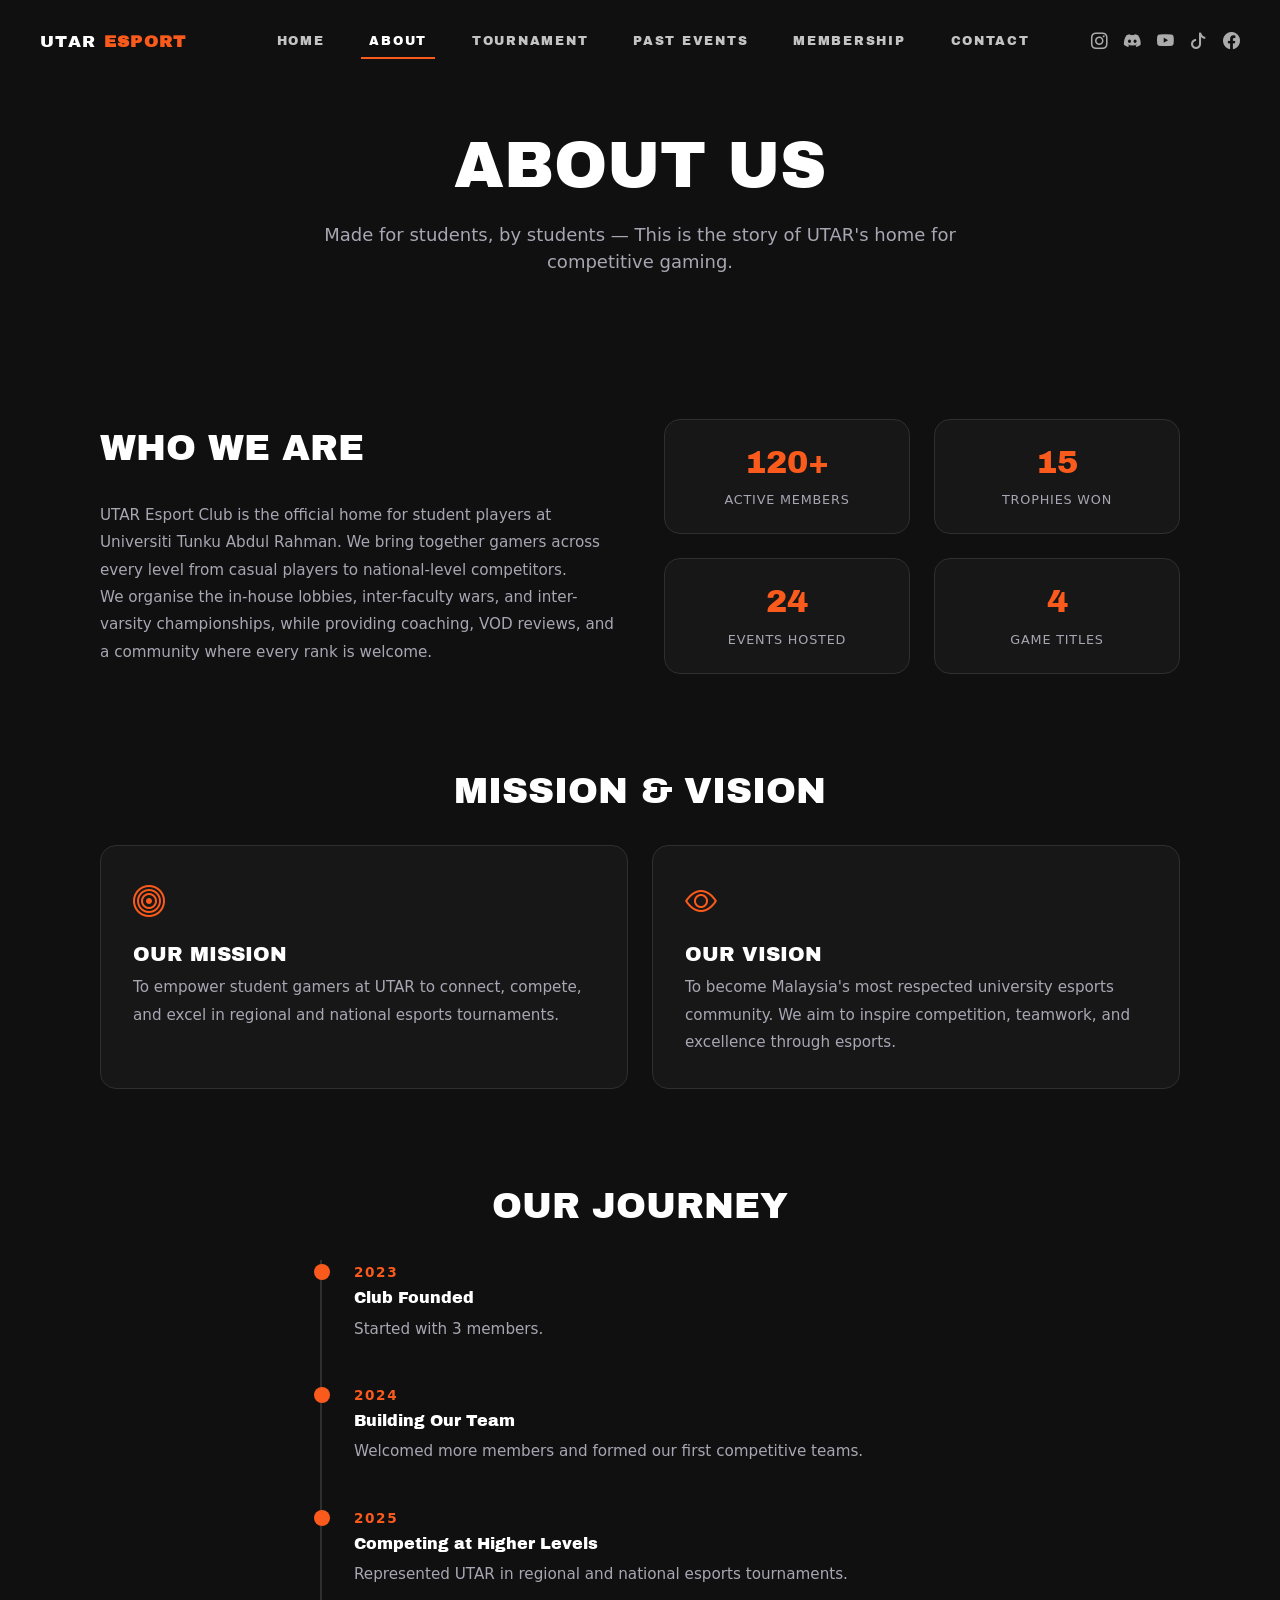
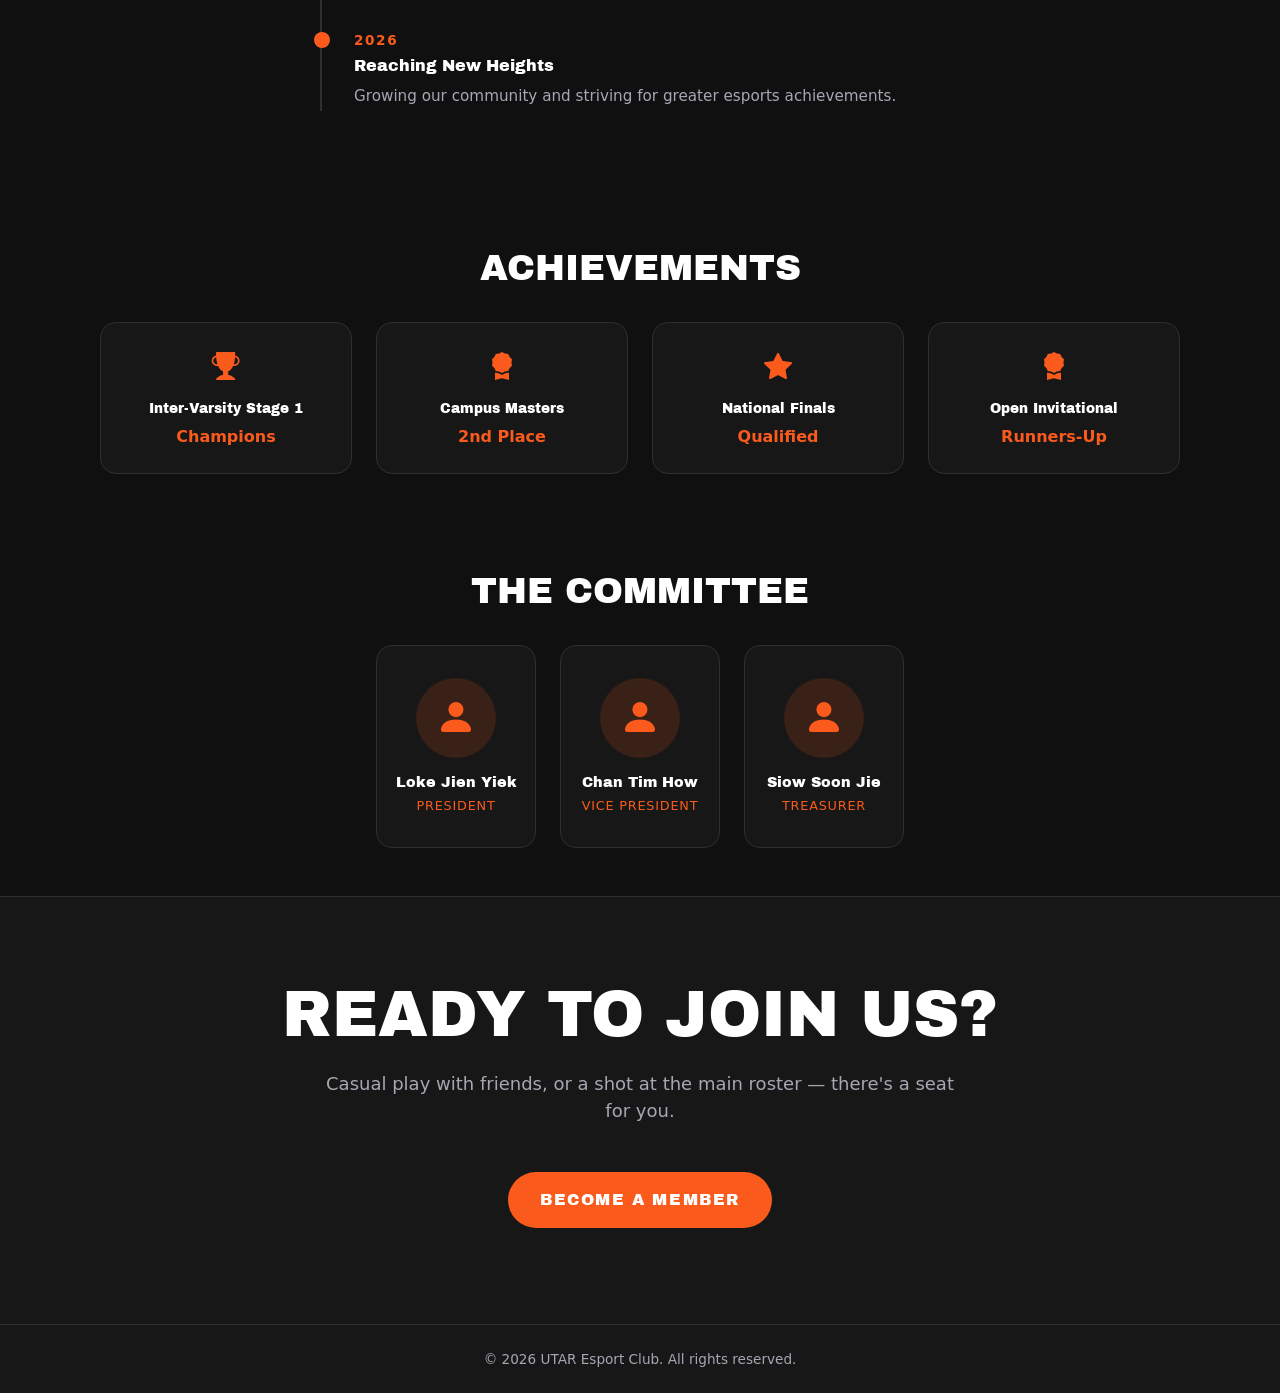
==== commit 031661cd: "final complete website" ====
--- a/about.html
+++ b/about.html
@@ -26,8 +26,8 @@
                 </button>
                 <div class="collapse navbar-collapse" id="mainNav">
                     <div class="navbar-nav site-nav-links mx-auto">
-                        <a class="nav-item nav-link active" aria-current="page" href="index.html">HOME</a>
-                        <a class="nav-item nav-link" href="about.html">ABOUT</a>
+                        <a class="nav-item nav-link" href="index.html">HOME</a>
+                        <a class="nav-item nav-link active" aria-current="page" href="about.html">ABOUT</a>
                         <a class="nav-item nav-link" href="tournament.html">TOURNAMENT</a>
                         <a class="nav-item nav-link" href="events.html">PAST EVENTS</a>
                         <a class="nav-item nav-link" href="membership.html">MEMBERSHIP</a>
--- a/style.css
+++ b/style.css
@@ -312,7 +312,6 @@
     font-family: "Archivo Black";
     font-weight: 400;
     color: #ffffff;
-
 }
 
 .lead {
@@ -338,8 +337,6 @@
     padding-top: 1rem;
     padding-bottom: 1rem;
     letter-spacing: 0.1rem;
-
-
 }
 
 .btn:hover {
@@ -871,15 +868,12 @@
 .text-highlight {
     color: #FA5B1C;
     font-weight: bolder;
-
-
 }
 
 .membership-description {
     margin-top: 1em;
     font-size: clamp(1rem, 3.5vw, 1.5rem);
 }
-
 
 /* ==========================================================
    membership.html  ·  pricing page
@@ -1008,7 +1002,6 @@
     margin-bottom: 0;
 }
 
-
 .container-spec-sheet {
     display: flex;
     /* Column, so the heading stacks above the table instead of sitting
@@ -1056,17 +1049,709 @@
     color: #7f7f7f;
 }
 
+th {
+    color: #7f7f7f;
+}
+
+
+
 .left-data {
     text-align: left;
     padding-left: 30px;
     color: #ffffff;
     font-weight: 400;
-}
+    color: #ffffff;
+    font-weight: 400;
+}
+
+
 
 .left-header {
     text-align: left;
     padding-left: 30px;
-
+}
+
+/* ==========================================================
+   ADDED: Custom Layout & Interactive Styles for event.html & contact.html
+   ========================================================== */
+
+.page-header-custom {
+    position: fixed;
+    top: 0;
+    left: 0;
+    width: 100%;
+    display: flex;
+    justify-content: space-between;
+    align-items: center;
+    padding: 1.25rem 6%;
+    background-color: rgba(16, 16, 16, 0.9);
+    backdrop-filter: blur(12px);
+    border-bottom: 1px solid #2f2f2f;
+    z-index: 1000;
+    box-sizing: border-box;
+}
+
+.brand-title {
+    font-family: "Archivo Black", sans-serif;
+    font-size: 1.1rem;
+    letter-spacing: 1px;
+    text-transform: uppercase;
+    color: #ffffff;
+    text-decoration: none;
+}
+
+.nav-links-custom {
+    display: flex;
+    gap: 1.5rem;
+    list-style: none;
+    margin: 0;
+    padding: 0;
+}
+
+.nav-links-custom a {
+    color: #a9a6b3;
+    font-family: "Roboto", sans-serif;
+    text-decoration: none;
+    font-size: 0.875rem;
+    font-weight: 600;
+    transition: color 0.2s;
+}
+
+.nav-links-custom a.active,
+.nav-links-custom a:hover {
+    color: #FA5B1C;
+}
+
+.main-content-layout {
+    flex: 1;
+    padding: 7rem 6% 4rem 6%;
+    max-width: 1200px;
+    margin: 0 auto;
+    width: 100%;
+    box-sizing: border-box;
+    font-family: "Roboto", sans-serif;
+}
+
+.section-headline {
+    font-family: "Archivo Black", sans-serif;
+    font-size: clamp(1.8rem, 4vw, 2.8rem);
+    text-transform: uppercase;
+    letter-spacing: 1px;
+    margin-bottom: 0.5rem;
+    text-align: center;
+    color: #ffffff;
+}
+
+.section-subheadline {
+    text-align: center;
+    color: #a9a6b3;
+    max-width: 650px;
+    margin: 0 auto 2.5rem;
+    font-size: 0.95rem;
+    line-height: 1.6;
+}
+
+/* Event Controls */
+.controls-bar {
+    display: flex;
+    justify-content: space-between;
+    align-items: center;
+    flex-wrap: wrap;
+    gap: 1rem;
+    margin-bottom: 2rem;
+}
+
+.filter-buttons {
+    display: flex;
+    gap: 0.5rem;
+    flex-wrap: wrap;
+}
+
+.filter-btn {
+    background-color: #171717;
+    border: 1px solid #2f2f2f;
+    color: #a9a6b3;
+    padding: 0.5rem 1.25rem;
+    border-radius: 999px;
+    font-size: 0.8rem;
+    font-weight: 700;
+    font-family: "Roboto", sans-serif;
+    cursor: pointer;
+    transition: all 0.2s ease;
+}
+
+.filter-btn.active,
+.filter-btn:hover {
+    background-color: rgba(250, 91, 28, 0.2);
+    color: #FA5B1C;
+    border-color: #FA5B1C;
+}
+
+.search-box {
+    background-color: #171717;
+    border: 1px solid #2f2f2f;
+    padding: 0.5rem 1.25rem;
+    border-radius: 999px;
+    color: #ffffff;
+    outline: none;
+    font-family: "Roboto", sans-serif;
+    font-size: 0.85rem;
+    min-width: 220px;
+}
+
+.search-box:focus {
+    border-color: #FA5B1C;
+}
+
+/* Events Grid & Cards */
+.events-grid {
+    display: grid;
+    grid-template-columns: repeat(auto-fit, minmax(300px, 1fr));
+    gap: 2rem;
+    width: 100%;
+}
+
+.event-card {
+    background-color: #171717;
+    border: 1px solid #2f2f2f;
+    border-radius: 12px;
+    overflow: hidden;
+    display: flex;
+    flex-direction: column;
+    cursor: pointer;
+    transition: transform 0.25s ease, border-color 0.25s ease;
+}
+
+.event-card:hover {
+    transform: translateY(-5px);
+    border-color: #FA5B1C;
+}
+
+.event-img {
+    height: 200px;
+    background-size: cover;
+    background-position: center;
+    position: relative;
+}
+
+.event-badge {
+    position: absolute;
+    top: 12px;
+    left: 12px;
+    background: rgba(0, 0, 0, 0.75);
+    border: 1px solid #2f2f2f;
+    color: #FA5B1C;
+    font-size: 0.7rem;
+    font-weight: 700;
+    padding: 0.25rem 0.6rem;
+    border-radius: 4px;
+    text-transform: uppercase;
+    font-family: "Roboto", sans-serif;
+}
+
+.event-body {
+    padding: 1.5rem;
+    display: flex;
+    flex-direction: column;
+    flex-grow: 1;
+}
+
+.event-body h3 {
+    font-family: "Archivo Black", sans-serif;
+    font-size: 1.15rem;
+    margin-bottom: 0.4rem;
+    line-height: 1.3;
+    color: #ffffff;
+}
+
+.event-date {
+    color: #FA5B1C;
+    font-size: 0.85rem;
+    font-weight: 600;
+    margin-bottom: 0.8rem;
+}
+
+.event-body p {
+    color: #a9a6b3;
+    font-size: 0.9rem;
+    line-height: 1.6;
+}
+
+/* Modal Lightbox */
+.modal-overlay {
+    position: fixed;
+    top: 0;
+    left: 0;
+    width: 100%;
+    height: 100%;
+    background: rgba(0, 0, 0, 0.85);
+    backdrop-filter: blur(8px);
+    display: none;
+    justify-content: center;
+    align-items: center;
+    z-index: 2000;
+    padding: 1.5rem;
+    box-sizing: border-box;
+}
+
+.modal-card {
+    background-color: #171717;
+    border: 1px solid #2f2f2f;
+    border-radius: 12px;
+    max-width: 600px;
+    width: 100%;
+    overflow: hidden;
+    position: relative;
+    box-shadow: 0 10px 30px rgba(0, 0, 0, 0.8);
+}
+
+.modal-img {
+    height: 240px;
+    background-size: cover;
+    background-position: center;
+}
+
+.modal-content {
+    padding: 1.8rem;
+}
+
+.modal-close {
+    position: absolute;
+    top: 15px;
+    right: 15px;
+    background: rgba(0, 0, 0, 0.6);
+    border: none;
+    color: #fff;
+    font-size: 1.2rem;
+    width: 32px;
+    height: 32px;
+    border-radius: 50%;
+    cursor: pointer;
+}
+
+/* Contact Page Scoped Items */
+.contact-container {
+    display: grid;
+    grid-template-columns: 1fr 1.2fr;
+    gap: 3rem;
+    width: 100%;
+    align-items: start;
+}
+
+.contact-info h1 {
+    font-family: "Archivo Black", sans-serif;
+    font-size: clamp(2rem, 4vw, 3rem);
+    text-transform: uppercase;
+    margin-bottom: 0.8rem;
+    line-height: 1.1;
+    color: #ffffff;
+}
+
+.contact-info p {
+    color: #a9a6b3;
+    font-size: 0.95rem;
+    margin-bottom: 2rem;
+    line-height: 1.6;
+}
+
+.info-item {
+    display: flex;
+    align-items: center;
+    gap: 1rem;
+    margin-bottom: 1.5rem;
+}
+
+.info-icon {
+    width: 44px;
+    height: 44px;
+    border-radius: 8px;
+    background: rgba(250, 91, 28, 0.15);
+    color: #FA5B1C;
+    display: flex;
+    align-items: center;
+    justify-content: center;
+    font-size: 1.2rem;
+    flex-shrink: 0;
+}
+
+.info-text strong {
+    display: block;
+    font-size: 0.95rem;
+    color: #ffffff;
+}
+
+.info-text a,
+.info-text span {
+    color: #a9a6b3;
+    font-size: 0.85rem;
+    text-decoration: none;
+}
+
+.info-text a:hover {
+    color: #FA5B1C;
+}
+
+.discord-card-widget {
+    background-color: #1e1f22;
+    border-radius: 8px;
+    border: 1px solid #2f2f2f;
+    padding: 1.25rem;
+    margin-top: 1.5rem;
+    display: flex;
+    flex-direction: column;
+    gap: 0.85rem;
+}
+
+.discord-btn-custom {
+    background-color: #5865F2;
+    color: #ffffff;
+    text-align: center;
+    padding: 0.65rem;
+    border-radius: 6px;
+    text-decoration: none;
+    font-size: 0.85rem;
+    font-weight: 700;
+    transition: background-color 0.2s ease;
+    display: block;
+}
+
+.discord-btn-custom:hover {
+    background-color: #4752c4;
+    color: #ffffff;
+    text-decoration: none;
+}
+
+.contact-form-card {
+    background-color: #171717;
+    border: 1px solid #2f2f2f;
+    padding: 2.2rem;
+    border-radius: 12px;
+    display: flex;
+    flex-direction: column;
+    gap: 1.2rem;
+    box-shadow: 0 10px 30px rgba(0, 0, 0, 0.4);
+}
+
+.form-group-custom {
+    display: flex;
+    flex-direction: column;
+    gap: 0.4rem;
+}
+
+.form-group-custom label {
+    font-size: 0.8rem;
+    font-weight: 700;
+    text-transform: uppercase;
+    letter-spacing: 0.5px;
+    color: #a9a6b3;
+}
+
+.form-group-custom input,
+.form-group-custom textarea,
+.form-group-custom select {
+    background-color: #101010;
+    border: 1px solid #2f2f2f;
+    padding: 0.85rem;
+    border-radius: 6px;
+    color: #ffffff;
+    font-family: "Roboto", sans-serif;
+    font-size: 0.9rem;
+    outline: none;
+}
+
+.form-group-custom input:focus,
+.form-group-custom textarea:focus,
+.form-group-custom select:focus {
+    border-color: #FA5B1C;
+}
+
+.btn-submit-orange {
+    background-color: #FA5B1C;
+    color: #ffffff;
+    padding: 0.9rem;
+    border-radius: 6px;
+    border: none;
+    font-weight: 700;
+    font-family: "Archivo Black", sans-serif;
+    text-transform: uppercase;
+    letter-spacing: 1px;
+    transition: background 0.2s;
+    cursor: pointer;
+    font-size: 0.9rem;
+    margin-top: 0.5rem;
+}
+
+.btn-submit-orange:hover {
+    background-color: #ff7733;
+}
+
+.alert-banner-custom {
+    display: none;
+    background: rgba(250, 91, 28, 0.15);
+    border: 1px solid #FA5B1C;
+    color: #FA5B1C;
+    padding: 0.8rem;
+    border-radius: 6px;
+    font-size: 0.85rem;
+    text-align: center;
+    font-weight: 700;
+}
+
+/* FAQ Accordion Section */
+.faq-section-wrapper {
+    margin-top: 4rem;
+    border-top: 1px solid #2f2f2f;
+    padding-top: 3rem;
+}
+
+.accordion-wrapper {
+    max-width: 800px;
+    margin: 0 auto;
+    display: flex;
+    flex-direction: column;
+    gap: 1rem;
+}
+
+.accordion-item-box {
+    background-color: #171717;
+    border: 1px solid #2f2f2f;
+    border-radius: 8px;
+    overflow: hidden;
+}
+
+.accordion-header-box {
+    padding: 1rem 1.25rem;
+    font-weight: 700;
+    font-size: 0.95rem;
+    cursor: pointer;
+    display: flex;
+    justify-content: space-between;
+    align-items: center;
+    color: #ffffff;
+}
+
+.accordion-body-box {
+    padding: 0 1.25rem 1rem 1.25rem;
+    color: #a9a6b3;
+    font-size: 0.88rem;
+    line-height: 1.6;
+    display: none;
+}
+
+.footer-custom {
+    text-align: center;
+    padding: 2rem;
+    border-top: 1px solid #2f2f2f;
+    color: #a9a6b3;
+    font-family: "Roboto", sans-serif;
+    font-size: 0.85rem;
+    margin-top: 3rem;
+}
+
+@media (max-width: 768px) {
+    .page-header-custom {
+        padding: 1rem 4%;
+    }
+
+    .main-content-layout {
+        padding: 6rem 5% 3rem 5%;
+    }
+
+    .events-grid {
+        grid-template-columns: 1fr;
+    }
+
+    .controls-bar {
+        flex-direction: column;
+        align-items: stretch;
+    }
+
+    .search-box {
+        width: 100%;
+    }
+
+    .contact-container {
+        grid-template-columns: 1fr;
+        gap: 2rem;
+    }
+
+    .contact-info {
+        text-align: center;
+    }
+
+    .info-item {
+        justify-content: center;
+    }
+}
+
+/* ==========================================================
+   Floating Chatbot Agent Widget Styles
+   ========================================================== */
+.chatbot-toggler {
+    position: fixed;
+    bottom: 30px;
+    right: 30px;
+    width: 55px;
+    height: 55px;
+    background-color: #FA5B1C;
+    border-radius: 50%;
+    border: none;
+    outline: none;
+    cursor: pointer;
+    display: flex;
+    align-items: center;
+    justify-content: center;
+    box-shadow: 0 0 20px rgba(250, 91, 28, 0.4);
+    z-index: 9999;
+    transition: transform 0.2s ease;
+}
+
+.chatbot-toggler:hover {
+    transform: scale(1.08);
+}
+
+.chatbot-toggler span {
+    font-size: 1.5rem;
+    color: #ffffff;
+}
+
+.chatbot-panel {
+    position: fixed;
+    bottom: 95px;
+    right: 30px;
+    width: 340px;
+    max-height: 480px;
+    background-color: #171717;
+    border: 1px solid #2f2f2f;
+    border-radius: 12px;
+    box-shadow: 0 10px 30px rgba(0, 0, 0, 0.7);
+    display: none;
+    flex-direction: column;
+    overflow: hidden;
+    z-index: 9999;
+    font-family: "Roboto", sans-serif;
+}
+
+.chatbot-header {
+    background-color: #101010;
+    border-bottom: 1px solid #2f2f2f;
+    padding: 0.85rem 1rem;
+    display: flex;
+    justify-content: space-between;
+    align-items: center;
+}
+
+.chatbot-header h4 {
+    margin: 0;
+    font-size: 0.9rem;
+    font-family: "Archivo Black", sans-serif;
+    color: #ffffff;
+    display: flex;
+    align-items: center;
+    gap: 0.5rem;
+}
+
+.chatbot-status-dot {
+    width: 8px;
+    height: 8px;
+    background-color: #23a55a;
+    border-radius: 50%;
+    display: inline-block;
+}
+
+.chatbot-close-btn {
+    background: transparent;
+    border: none;
+    color: #a9a6b3;
+    font-size: 1.2rem;
+    cursor: pointer;
+}
+
+.chatbot-messages {
+    padding: 1rem;
+    height: 300px;
+    overflow-y: auto;
+    display: flex;
+    flex-direction: column;
+    gap: 0.75rem;
+    background-color: #171717;
+}
+
+.chat-msg {
+    max-width: 80%;
+    padding: 0.6rem 0.85rem;
+    border-radius: 8px;
+    font-size: 0.85rem;
+    line-height: 1.4;
+    word-break: break-word;
+}
+
+.chat-msg.bot {
+    background-color: #22252e;
+    color: #ffffff;
+    align-self: flex-start;
+    border-bottom-left-radius: 2px;
+}
+
+.chat-msg.user {
+    background-color: #FA5B1C;
+    color: #ffffff;
+    align-self: flex-end;
+    border-bottom-right-radius: 2px;
+    font-weight: 500;
+}
+
+.chatbot-quick-replies {
+    display: flex;
+    gap: 0.4rem;
+    overflow-x: auto;
+    padding: 0.4rem 0.8rem;
+    background-color: #121316;
+    border-top: 1px solid #2f2f2f;
+}
+
+.quick-btn {
+    background-color: #1c1e24;
+    border: 1px solid #2f2f2f;
+    color: #a9a6b3;
+    padding: 0.25rem 0.6rem;
+    border-radius: 12px;
+    font-size: 0.72rem;
+    white-space: nowrap;
+    cursor: pointer;
+    transition: all 0.2s ease;
+}
+
+.quick-btn:hover {
+    border-color: #FA5B1C;
+    color: #FA5B1C;
+}
+
+.chatbot-input-area {
+    display: flex;
+    border-top: 1px solid #2f2f2f;
+    background-color: #101010;
+}
+
+.chatbot-input-area input {
+    flex: 1;
+    background: transparent;
+    border: none;
+    outline: none;
+    padding: 0.75rem 1rem;
+    color: #ffffff;
+    font-size: 0.85rem;
+    font-family: "Roboto", sans-serif;
+}
+
+.chatbot-input-area button {
+    background: transparent;
+    border: none;
+    color: #FA5B1C;
+    padding: 0 1rem;
+    font-weight: 700;
+    cursor: pointer;
+    font-size: 0.9rem;
 }
 
 .join-button {
@@ -1586,6 +2271,7 @@
     text-align: center;
     padding: 8rem 1.5rem 3rem;
 }
+
 /* Genaral section*/
 .tournament-section {
     padding: 0 1.5rem 6rem;
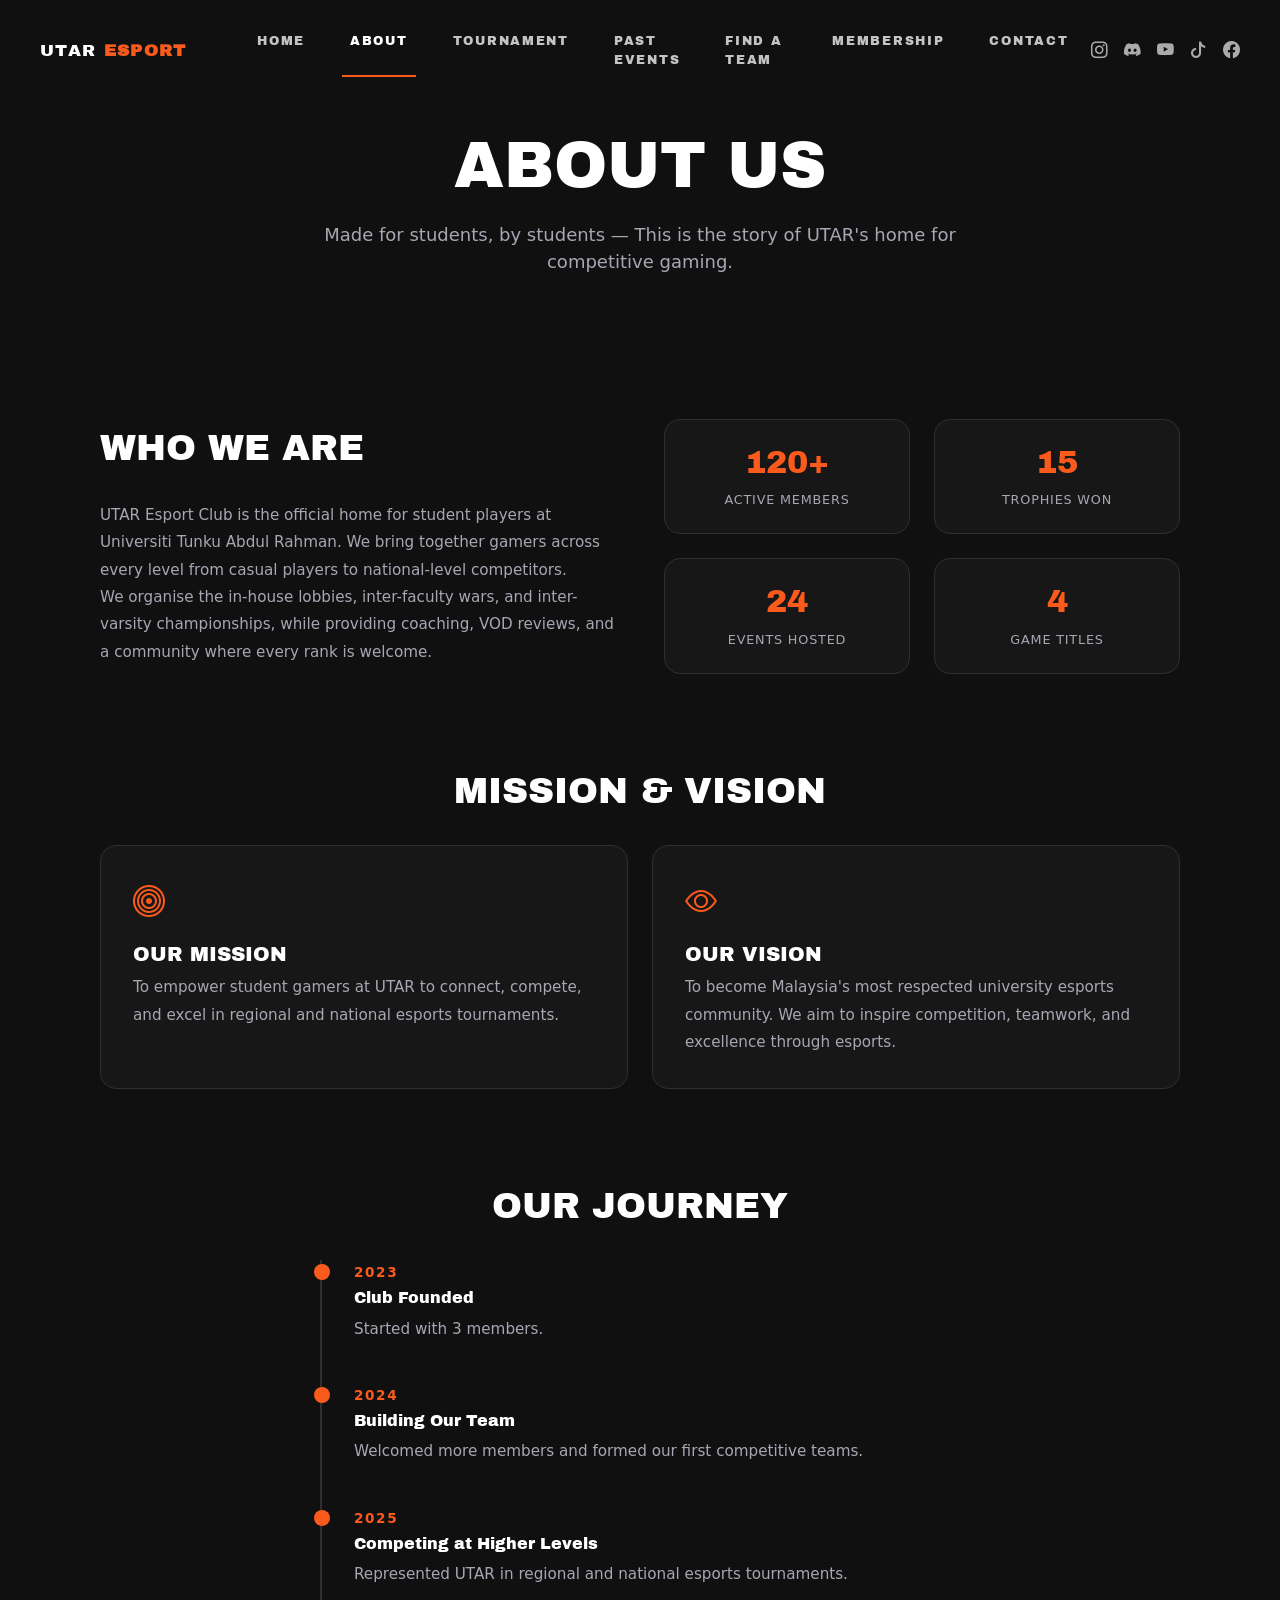
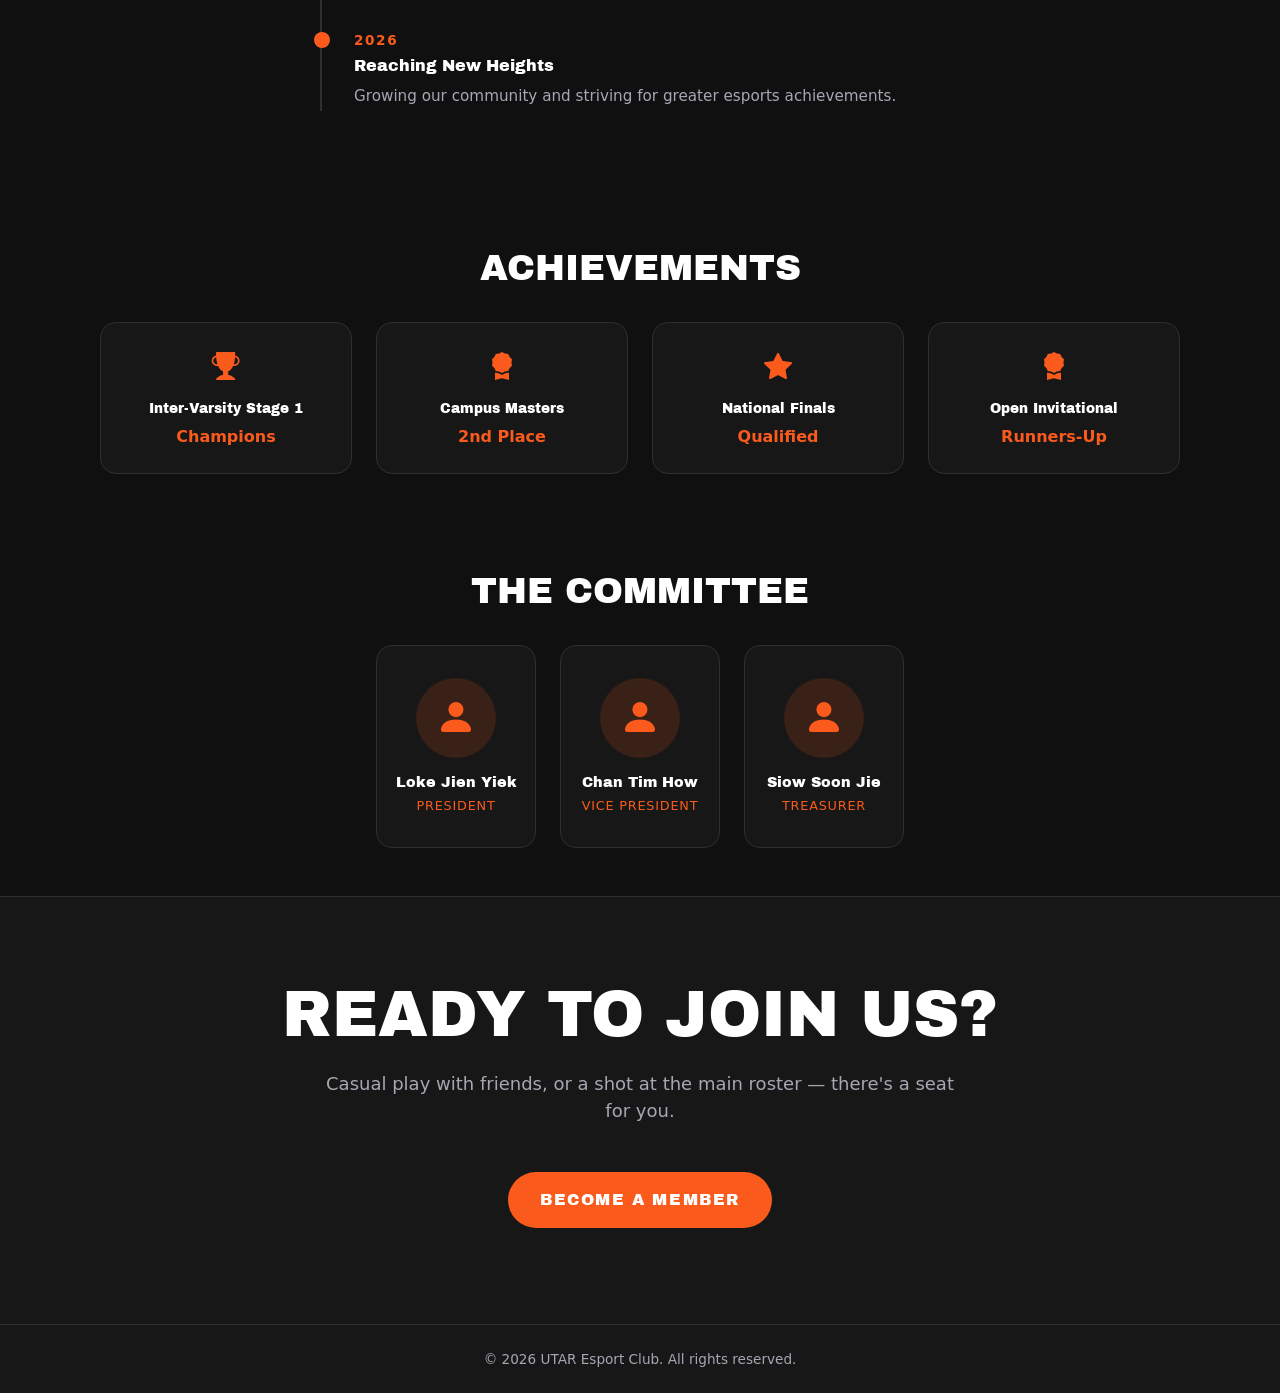
==== commit 2fd30206: "added a new page find team and also merged script and style" ====
--- a/about.html
+++ b/about.html
@@ -30,6 +30,7 @@
                         <a class="nav-item nav-link active" aria-current="page" href="about.html">ABOUT</a>
                         <a class="nav-item nav-link" href="tournament.html">TOURNAMENT</a>
                         <a class="nav-item nav-link" href="events.html">PAST EVENTS</a>
+                        <a class="nav-item nav-link" href="findteam.html">FIND A TEAM</a>
                         <a class="nav-item nav-link" href="membership.html">MEMBERSHIP</a>
                         <a class="nav-item nav-link" href="contact.html">CONTACT</a>
                     </div>
--- a/style.css
+++ b/style.css
@@ -2455,4 +2455,406 @@
     background-color: #171717;
     border-top: 1px solid #2f2f2f;
     padding: 1.5rem 0;
-}+}
+
+
+/* ==========================================================
+   Shared API states  ·  .api-
+
+   The two things every page talking to the API needs: grey bars while
+   a request is in flight, and a box to explain it when one fails.
+   Prefixed .api- rather than after any one page, because the markup
+   that uses them is built in script.js and not written into any HTML
+   file. Only the find-a-team board uses them today; a second page
+   would use them as they stand.
+   ========================================================== */
+
+.api-skeleton-line {
+    display: block;
+    height: 0.7rem;
+    border-radius: 999px;
+
+    /* Two stops of a wider-than-the-element gradient, slid across. */
+    background: linear-gradient(90deg, #202020 25%, #2c2c2c 50%, #202020 75%);
+    background-size: 200% 100%;
+    animation: api-shimmer 1.4s linear infinite;
+}
+
+.api-skeleton-line.is-lg {
+    height: 1.1rem;
+    width: 70%;
+}
+
+.api-skeleton-line.is-sm {
+    width: 45%;
+}
+
+@keyframes api-shimmer {
+    from { background-position: 200% 0; }
+    to   { background-position: -200% 0; }
+}
+
+/* A pulsing gradient is exactly the kind of motion this setting is
+   asking us to drop; the bars still read as placeholders standing still. */
+@media (prefers-reduced-motion: reduce) {
+    .api-skeleton-line {
+        animation: none;
+        background: #202020;
+    }
+}
+
+
+/* ==========================================================
+   Error / empty message
+   ========================================================== */
+
+.api-box {
+    background-color: #171717;
+    border: 1px solid #222222;
+    border-left: 3px solid #a9a6b3;
+    border-radius: 0.75rem;
+    padding: 1.5rem;
+}
+
+.api-box.is-error {
+    border-left-color: #FA5B1C;
+}
+
+.api-box-title {
+    font-weight: 700;
+    margin-bottom: 0.35rem;
+}
+
+.api-box-text {
+    color: #a9a6b3;
+    font-size: 0.9rem;
+    margin-bottom: 0;
+}
+
+.api-retry {
+    background-color: #FA5B1C;
+    border-color: #FA5B1C;
+    border-radius: 999px;
+    padding: 0.4rem 1.5rem;
+    margin-top: 1rem;
+
+    color: #ffffff;
+    font-size: 0.8rem;
+    font-weight: 700;
+    letter-spacing: 0.05rem;
+}
+
+.api-retry:hover {
+    background-color: #ffffff;
+    border-color: #ffffff;
+    color: #000000;
+}
+
+
+/* ==========================================================
+   Find a team  ·  findteam.html
+
+   The compose form and the board it writes to. Prefixed .lfg- so
+   nothing collides, and matching on markup that exists on one page
+   only — the other six load this file and none of it reaches them.
+
+   The loading bars and the error box are the shared .api- rules
+   above.
+   ========================================================== */
+
+.lfg-page {
+    background-color: #101010;
+    color: #ffffff;
+    min-height: 100vh;
+}
+
+.lfg-header {
+    text-align: center;
+    /* The navbar is fixed, so it takes up no space in the flow. This
+       top padding is what stops it overlapping the title. */
+    padding: 8rem 1.5rem 2.5rem;
+}
+
+.lfg-eyebrow {
+    color: #a9a6b3;
+    font-size: 0.875rem;
+    letter-spacing: 0.15rem;
+    margin-bottom: 0.5rem;
+}
+
+.lfg-subtitle {
+    color: #a9a6b3;
+    font-size: clamp(1rem, 2.5vw, 1.125rem);
+    max-width: 40rem;
+    margin: 1rem auto 0;
+}
+
+
+/* ==========================================================
+   Compose form
+   ========================================================== */
+
+.lfg-compose {
+    max-width: 72rem;
+    margin: 0 auto;
+    padding: 0 1.5rem;
+}
+
+.lfg-compose-title,
+.lfg-board-title {
+    font-family: "Archivo Black", sans-serif;
+    font-size: 1.25rem;
+    margin-bottom: 1rem;
+}
+
+.lfg-form {
+    background-color: #171717;
+    border: 1px solid #222222;
+    border-radius: 1rem;
+    padding: 2rem;
+}
+
+/* The four short fields share a row on a desktop and stack once
+   there is no longer room for two of them side by side. */
+.lfg-row {
+    display: grid;
+    grid-template-columns: repeat(auto-fit, minmax(200px, 1fr));
+    gap: 1rem;
+}
+
+.lfg-field {
+    margin-bottom: 1rem;
+}
+
+.lfg-row .lfg-field {
+    margin-bottom: 0;
+}
+
+.lfg-row + .lfg-field {
+    margin-top: 1rem;
+}
+
+.lfg-field label {
+    display: block;
+    margin-bottom: 0.4rem;
+
+    color: #a9a6b3;
+    font-size: 0.7rem;
+    font-weight: 700;
+    letter-spacing: 0.1rem;
+}
+
+.lfg-optional {
+    color: #7c7a85;
+    font-weight: 400;
+    letter-spacing: 0;
+    text-transform: lowercase;
+}
+
+.lfg-field input,
+.lfg-field select,
+.lfg-field textarea {
+    width: 100%;
+    background-color: #101010;
+    border: 1px solid #2c2c2c;
+    border-radius: 0.5rem;
+    padding: 0.6rem 0.75rem;
+
+    color: #ffffff;
+    font-size: 0.9rem;
+}
+
+.lfg-field textarea {
+    resize: vertical;
+    line-height: 1.6;
+}
+
+.lfg-field input::placeholder,
+.lfg-field textarea::placeholder {
+    color: #5f5d68;
+}
+
+.lfg-field input:focus,
+.lfg-field select:focus,
+.lfg-field textarea:focus {
+    outline: none;
+    border-color: #FA5B1C;
+}
+
+.lfg-form-foot {
+    display: flex;
+    align-items: center;
+    flex-wrap: wrap;
+    gap: 1rem;
+    margin-top: 1.5rem;
+}
+
+.lfg-submit {
+    background-color: #FA5B1C;
+    border-color: #FA5B1C;
+    border-radius: 999px;
+    padding: 0.6rem 1.75rem;
+
+    color: #ffffff;
+    font-size: 0.8rem;
+    font-weight: 700;
+    letter-spacing: 0.05rem;
+}
+
+.lfg-submit:hover:not(:disabled) {
+    background-color: #ffffff;
+    border-color: #ffffff;
+    color: #000000;
+}
+
+.lfg-submit:disabled {
+    opacity: 0.6;
+}
+
+.lfg-status {
+    margin-bottom: 0;
+    font-size: 0.85rem;
+    font-weight: 700;
+}
+
+.lfg-status.is-ok {
+    color: #FA5B1C;
+}
+
+.lfg-status.is-error {
+    color: #ff6b6b;
+}
+
+.lfg-note {
+    color: #7c7a85;
+    font-size: 0.78rem;
+    line-height: 1.6;
+    margin: 1.25rem 0 0;
+}
+
+
+/* ==========================================================
+   The board
+   ========================================================== */
+
+.lfg-board {
+    max-width: 72rem;
+    margin: 0 auto;
+    padding: 3rem 1.5rem 6rem;
+}
+
+/* Title left, count right, dropping to two lines on a phone. */
+.lfg-board-head {
+    display: flex;
+    align-items: baseline;
+    justify-content: space-between;
+    flex-wrap: wrap;
+    gap: 0.5rem;
+    margin-bottom: 1.5rem;
+}
+
+.lfg-board-head .lfg-board-title {
+    margin-bottom: 0;
+}
+
+.lfg-count {
+    color: #7c7a85;
+    font-size: 0.8rem;
+    letter-spacing: 0.08rem;
+    text-transform: uppercase;
+    margin-bottom: 0;
+}
+
+.lfg-grid {
+    display: grid;
+    grid-template-columns: repeat(auto-fill, minmax(280px, 1fr));
+    gap: 1rem;
+}
+
+.lfg-card {
+    display: flex;
+    flex-direction: column;
+    background-color: #171717;
+    border: 1px solid #222222;
+    border-radius: 1rem;
+    padding: 1.5rem;
+}
+
+/* The one just posted, so it is obvious which card is yours. */
+.lfg-card.is-mine {
+    border-color: #FA5B1C;
+}
+
+.lfg-card-tags {
+    display: flex;
+    flex-wrap: wrap;
+    gap: 0.4rem;
+    margin-bottom: 0.75rem;
+}
+
+.lfg-tag {
+    background-color: #101010;
+    border: 1px solid #2c2c2c;
+    border-radius: 999px;
+    padding: 0.15rem 0.6rem;
+
+    color: #a9a6b3;
+    font-size: 0.65rem;
+    font-weight: 700;
+    letter-spacing: 0.08rem;
+    text-transform: uppercase;
+}
+
+.lfg-tag.is-game {
+    background-color: #FA5B1C;
+    border-color: #FA5B1C;
+    color: #ffffff;
+}
+
+.lfg-card-headline {
+    font-family: "Archivo Black", sans-serif;
+    font-size: 1rem;
+    line-height: 1.4;
+    margin-bottom: 0.5rem;
+}
+
+.lfg-card-details {
+    color: #a9a6b3;
+    font-size: 0.875rem;
+    line-height: 1.6;
+    margin-bottom: 1rem;
+}
+
+/* Pushed to the bottom edge so the contact line sits level across a
+   row of cards whose posts are different lengths. */
+.lfg-card-foot {
+    display: flex;
+    flex-direction: column;
+    gap: 0.15rem;
+    margin-top: auto;
+    margin-bottom: 0;
+
+    font-size: 0.78rem;
+    overflow-wrap: anywhere;   /* Some of the emails are long. */
+}
+
+.lfg-card-ign {
+    color: #ffffff;
+    font-weight: 700;
+}
+
+.lfg-card-email {
+    color: #7c7a85;
+}
+
+/* No text of its own, so the bars have to carry the height. */
+.lfg-card.is-skeleton {
+    gap: 0.75rem;
+}
+
+
+@media (max-width: 575.98px) {
+    .lfg-form {
+        padding: 1.5rem;
+    }
+}
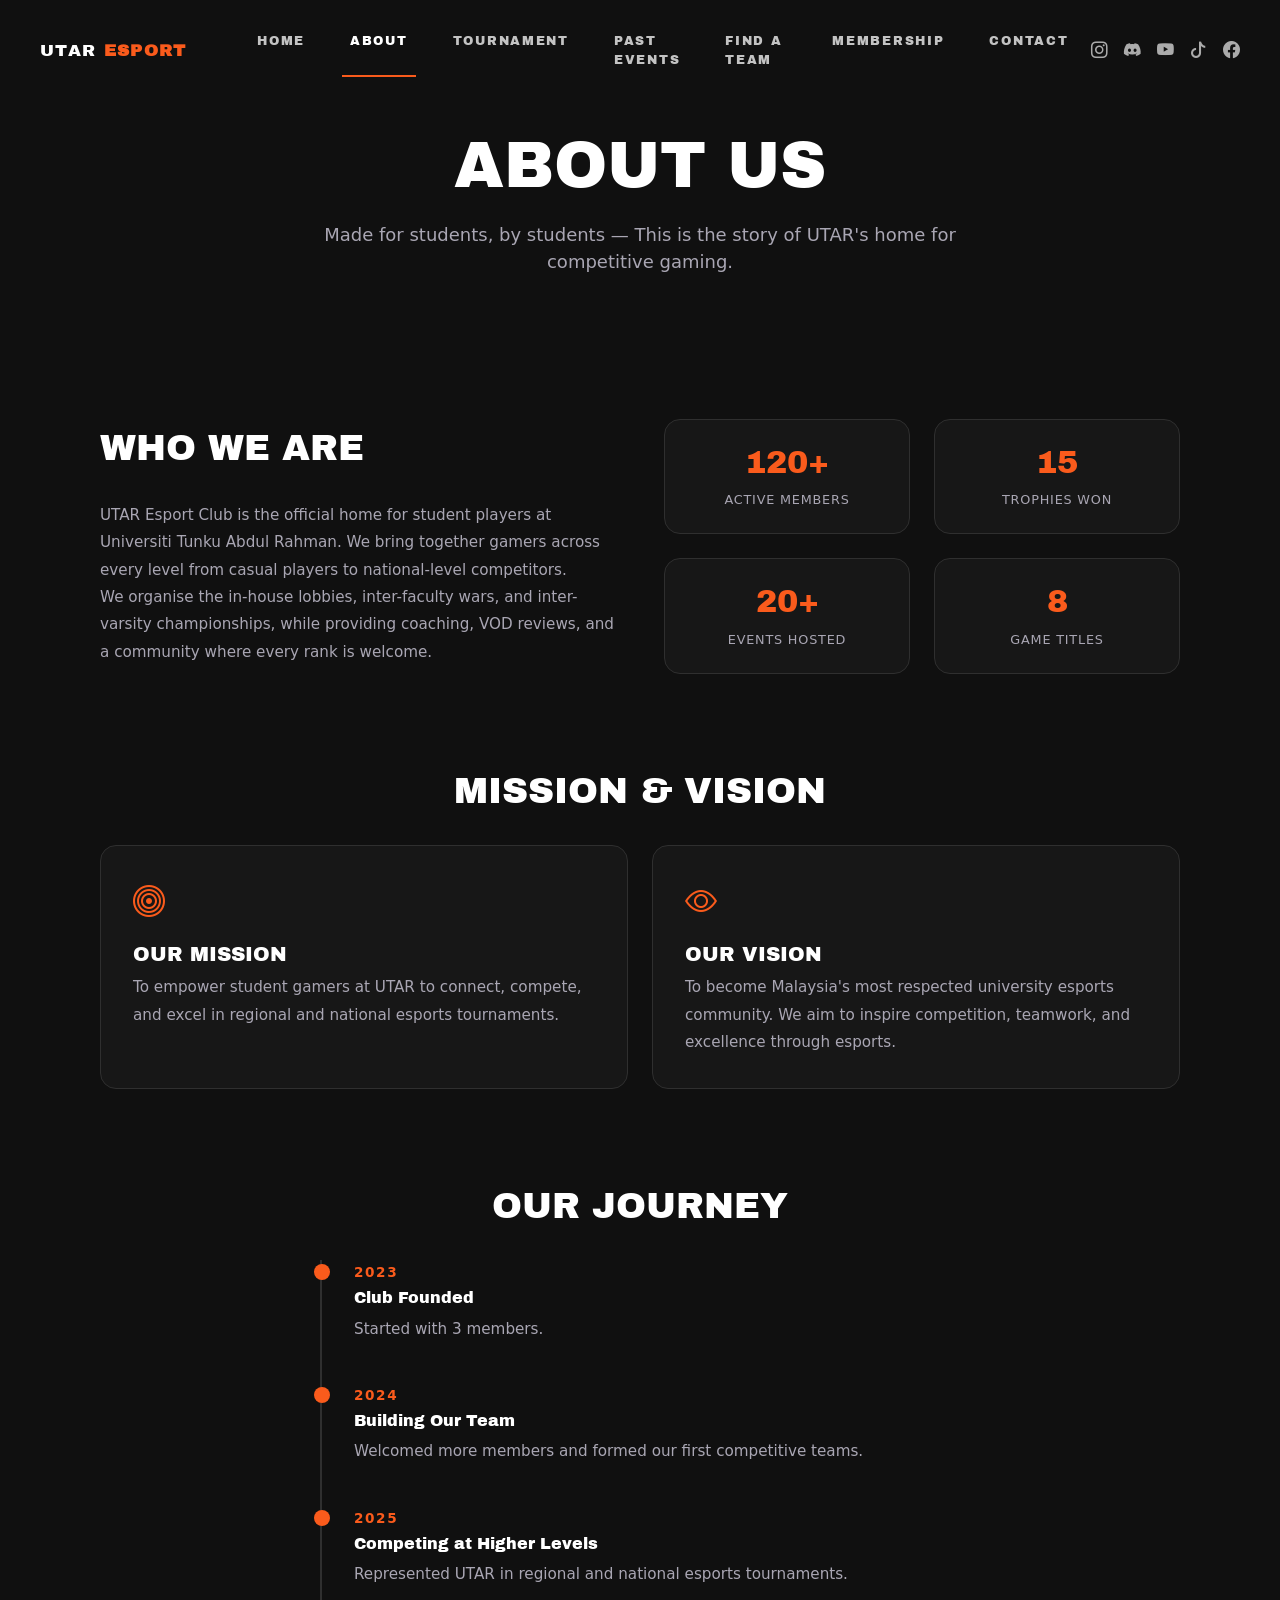
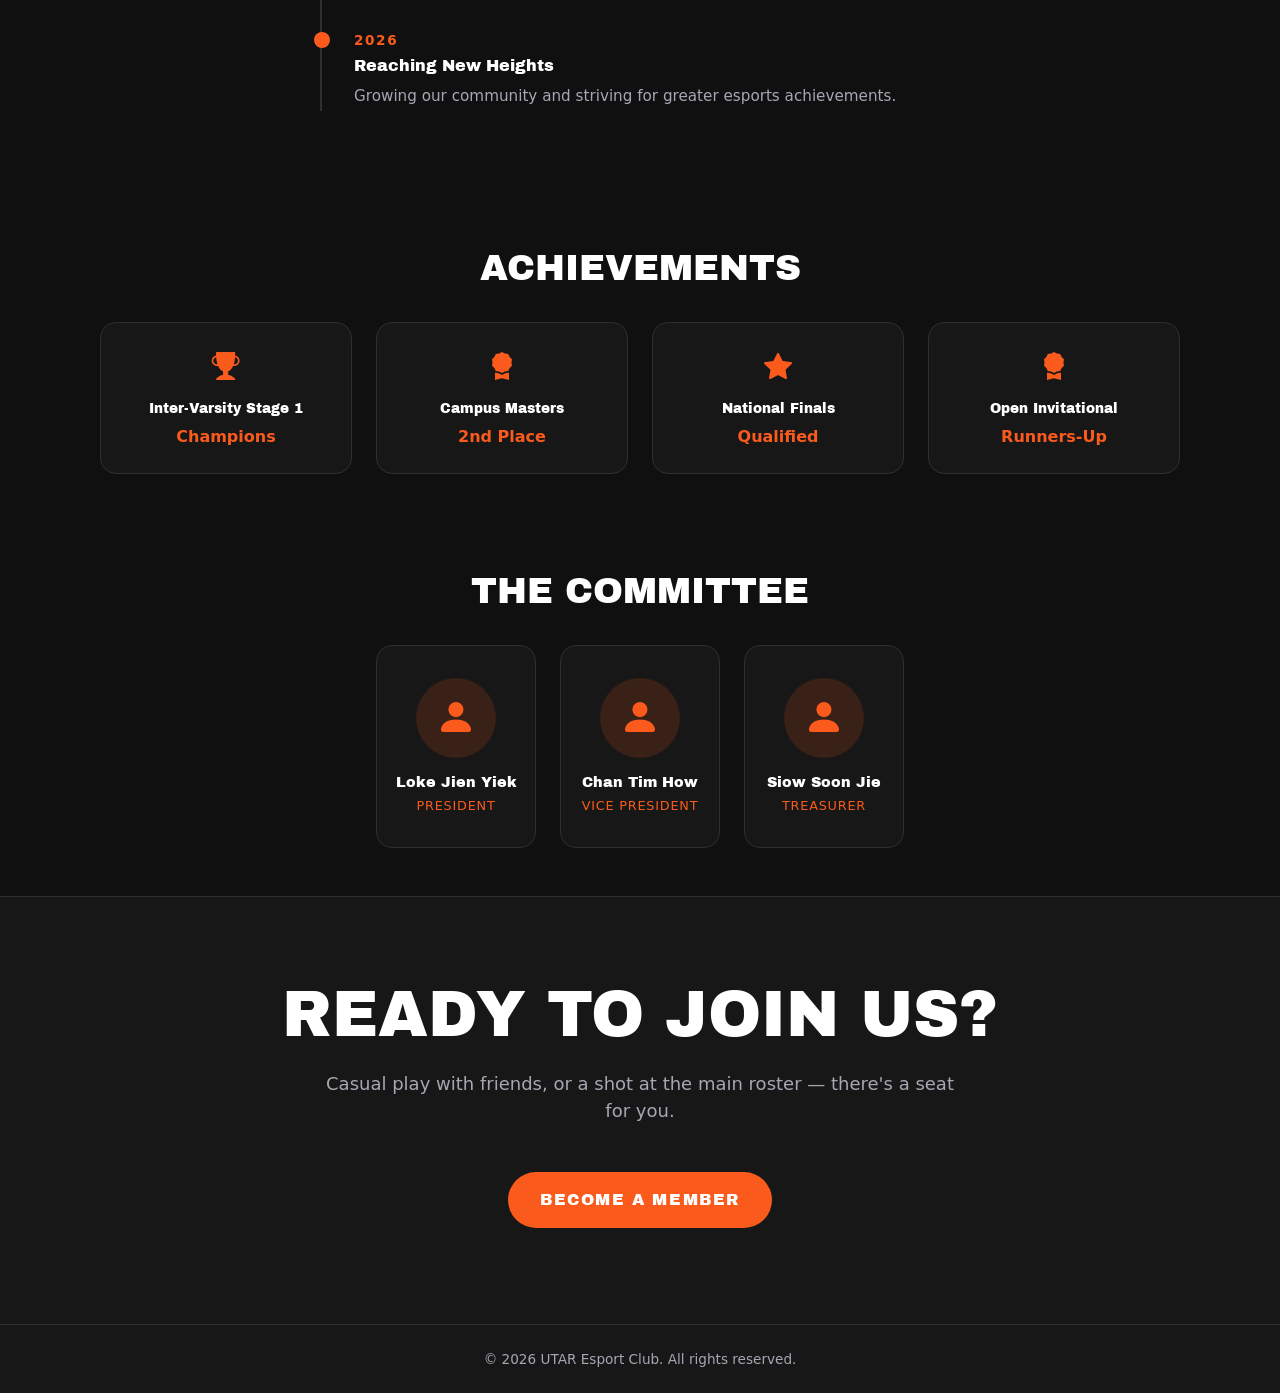
==== commit 74b28816: "Add files via upload" ====
--- a/about.html
+++ b/about.html
@@ -92,13 +92,13 @@
                             </div>
                             <div class="col-6">
                                 <div class="about-stat-card">
-                                    <h3 class="about-stat-number" data-count="24">0</h3>
+                                    <h3 class="about-stat-number" data-count="20" data-suffix="+">0</h3>
                                     <p class="about-stat-label">Events Hosted</p>
                                 </div>
                             </div>
                             <div class="col-6">
                                 <div class="about-stat-card">
-                                    <h3 class="about-stat-number" data-count="4">0</h3>
+                                    <h3 class="about-stat-number" data-count="8">0</h3>
                                     <p class="about-stat-label">Game Titles</p>
                                 </div>
                             </div>
